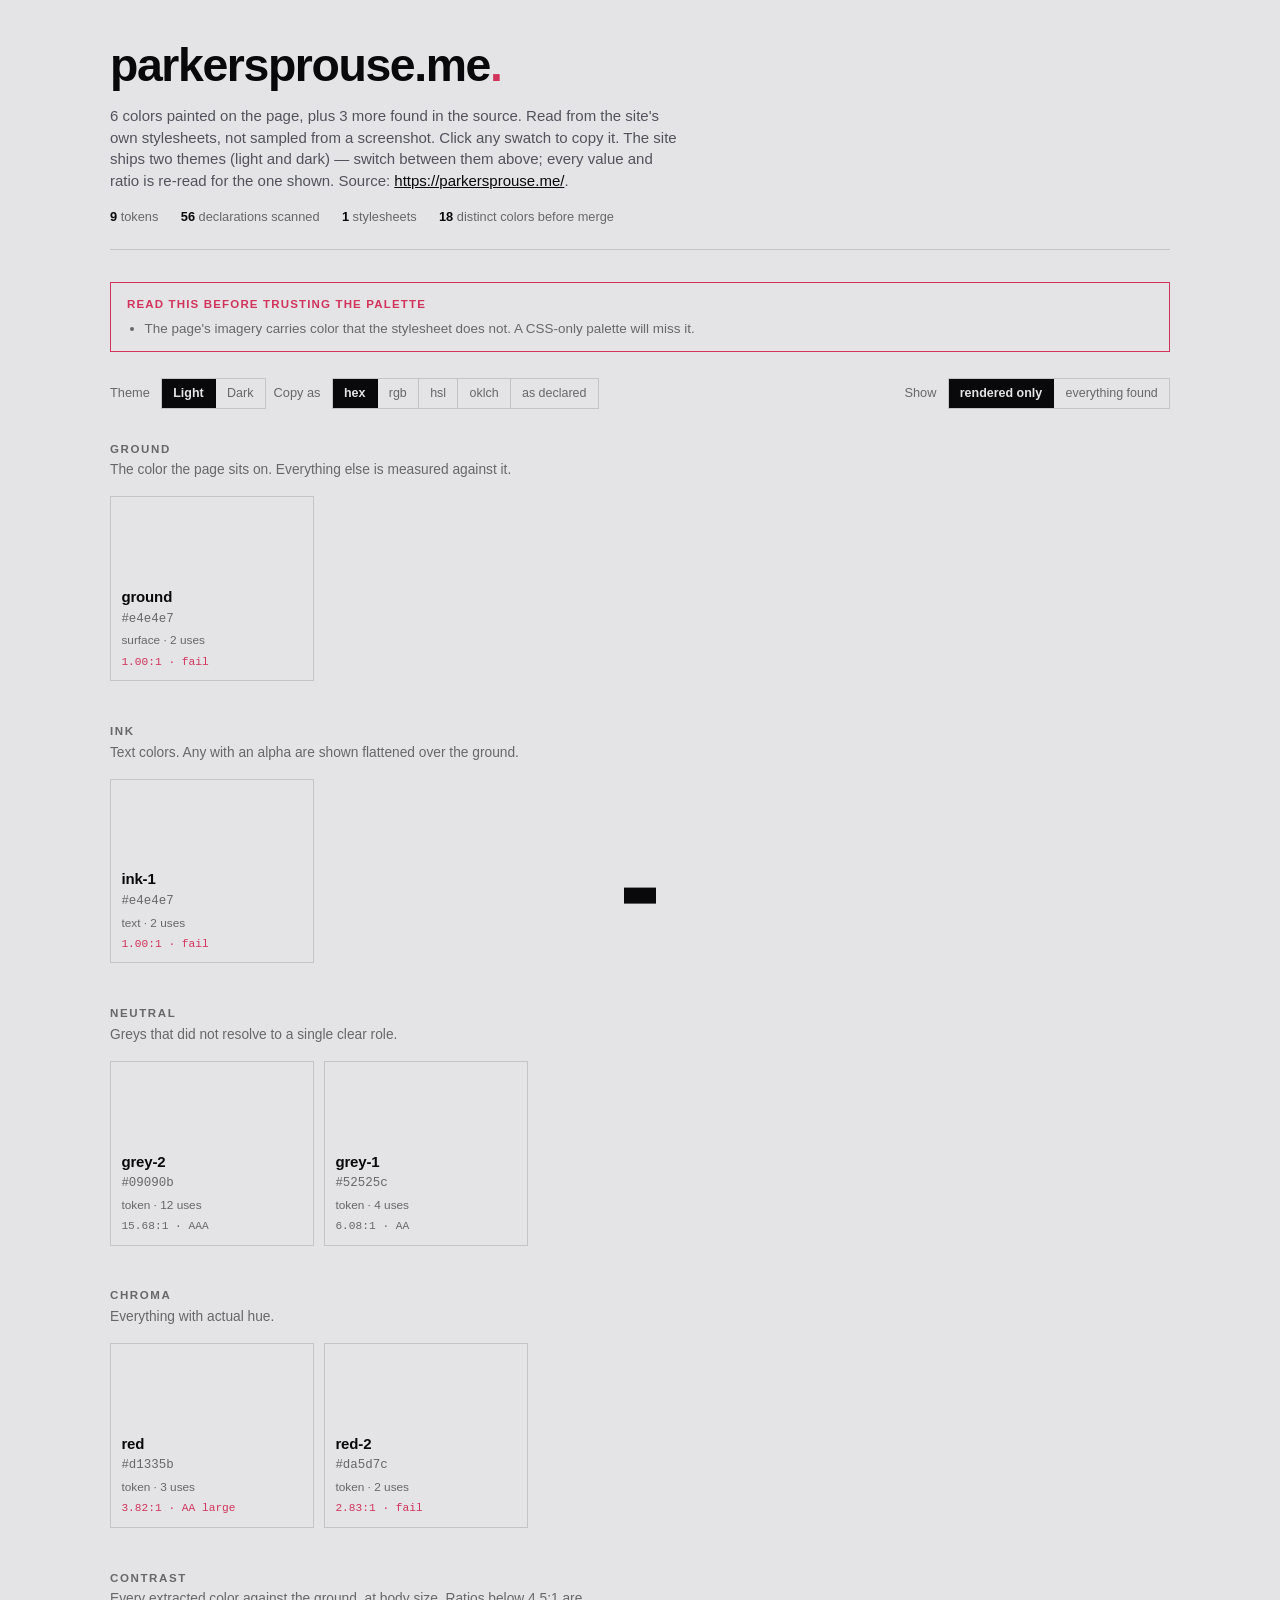
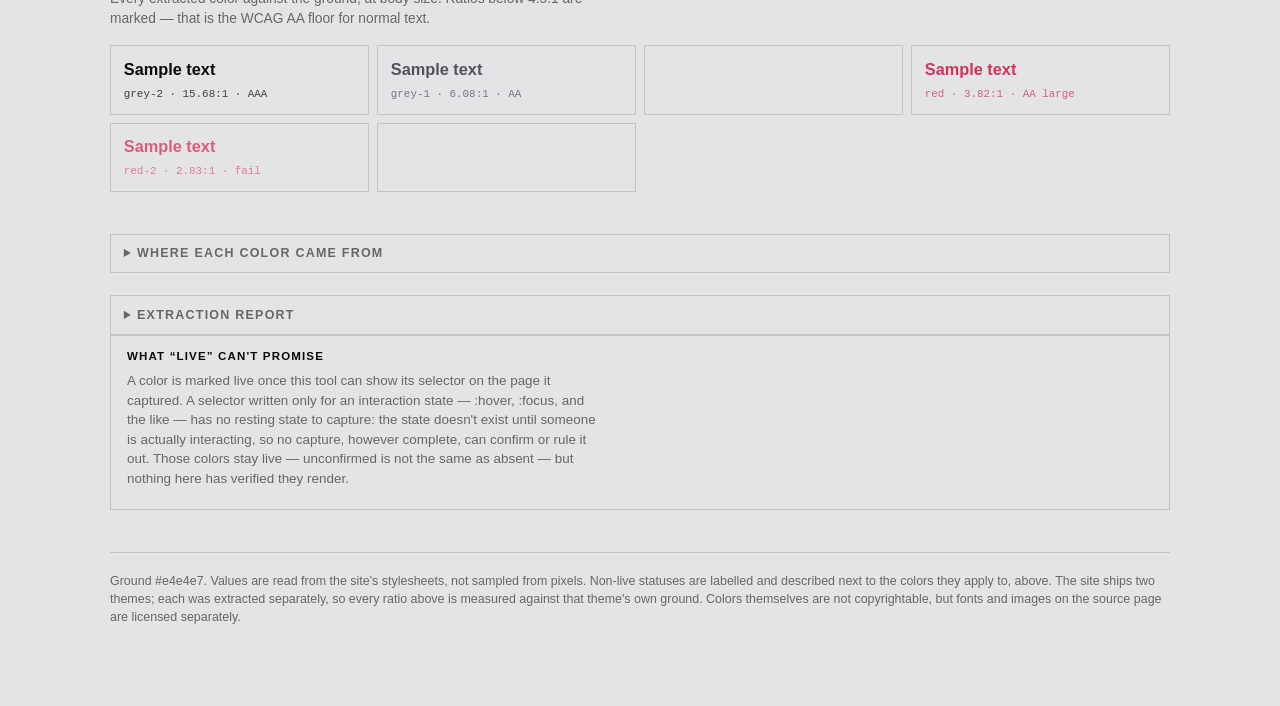
==== example/index.html @ e2ebd170 "T27: quality sweep -- fix the untested paths, correct the stale docs Every bug found was in __main__" ====
<!DOCTYPE html>
<html lang="en">
<head>
<meta charset="utf-8">
<meta name="viewport" content="width=device-width, initial-scale=1">
<title>parkersprouse.me · palette</title>
<style>
  *, *::before, *::after { box-sizing: border-box; }
  :root {
    --ui-ground: #e4e4e7;
    --ui-strong: #09090b;
    --ui-body: #52525c;
    --ui-muted: #676768;
    --ui-accent: #d1335b;
    --ui-line: rgb(0 0 0 / 0.14);
    --ui-checker: #d8d8d8;
    --ui-toast-bg: #09090b;
    --ui-toast-fg: #e4e4e7;
  }
  :root[data-pk-theme="base"] {
    --ui-ground: #e4e4e7;
    --ui-strong: #09090b;
    --ui-body: #52525c;
    --ui-muted: #676768;
    --ui-accent: #d1335b;
    --ui-line: rgb(0 0 0 / 0.14);
    --ui-checker: #d8d8d8;
    --ui-toast-bg: #09090b;
    --ui-toast-fg: #e4e4e7;
  }
  :root[data-pk-theme="dark"] {
    --ui-ground: #09090b;
    --ui-strong: #e4e4e7;
    --ui-body: #9f9fa9;
    --ui-muted: #909091;
    --ui-accent: #da5d7c;
    --ui-line: rgb(255 255 255 / 0.18);
    --ui-checker: #2c2c2c;
    --ui-toast-bg: #e4e4e7;
    --ui-toast-fg: #09090b;
  }
  body {
    margin: 0; padding: 2rem 1.5rem 5rem;
    background: var(--ui-ground); color: var(--ui-body);
    font-family: "Helvetica Neue", Helvetica, Arial, system-ui, sans-serif;
    font-size: 15px; line-height: 1.45;
    -webkit-font-smoothing: antialiased;
  }
  .wrap { max-width: 1060px; margin: 0 auto; }
  a { color: var(--ui-strong); }
  code, .mono {
    font-family: ui-monospace, SFMono-Regular, Menlo, Consolas, monospace;
  }

  header { border-bottom: 1px solid var(--ui-line); padding-bottom: 1.4rem;
           margin-bottom: 2rem; }
  h1 { margin: 0 0 .35rem; font-size: clamp(1.7rem, 5vw, 2.9rem);
       font-weight: 700; letter-spacing: -.03em; color: var(--ui-strong); }
  h1 .dot { color: var(--ui-accent); }
  .sub { margin: 0; max-width: 68ch; color: var(--ui-body); }

  .stats { display: flex; flex-wrap: wrap; gap: 1.4rem; margin-top: 1rem;
           font-size: .8rem; color: var(--ui-muted); }
  .stats b { color: var(--ui-strong); font-weight: 700; }

  .controls { display: flex; flex-wrap: wrap; gap: .5rem; align-items: center;
              margin-bottom: 2rem; }
  .controls label { font-size: .8rem; color: var(--ui-muted); margin-right: .2rem; }
  .seg { display: inline-flex; border: 1px solid var(--ui-line); }
  .seg button {
    appearance: none; background: none; border: 0; cursor: pointer;
    font: inherit; font-size: .78rem; padding: .34rem .7rem;
    color: var(--ui-muted); border-right: 1px solid var(--ui-line);
  }
  .seg button:last-child { border-right: 0; }
  .seg button[aria-pressed="true"] { background: var(--ui-strong);
                                     color: var(--ui-ground); font-weight: 700; }
  .seg button:focus-visible { outline: 2px solid var(--ui-accent);
                              outline-offset: -2px; }
  .seg.cap button { text-transform: capitalize; }
  [hidden] { display: none !important; }

  section { margin-bottom: 2.6rem; }
  h2 { font-size: .72rem; font-weight: 700; letter-spacing: .14em;
       text-transform: uppercase; color: var(--ui-muted); margin: 0 0 .2rem; }
  .blurb { margin: 0 0 1rem; font-size: .86rem; color: var(--ui-muted);
           max-width: 62ch; }

  h3.status-heading { font-size: .66rem; font-weight: 700; letter-spacing: .1em;
       text-transform: uppercase; color: var(--ui-muted); margin: 1.2rem 0 .15rem; }
  h3.status-heading:first-of-type { margin-top: .3rem; }
  .status-blurb { margin: 0 0 .6rem; font-size: .78rem; color: var(--ui-muted);
                  max-width: 60ch; }

  .grid { display: grid; gap: 10px;
          grid-template-columns: repeat(auto-fill, minmax(198px, 1fr)); }

  .sw { appearance: none; border: 1px solid var(--ui-line); background: none;
        padding: 0; text-align: left; font: inherit; color: inherit;
        cursor: pointer; display: flex; flex-direction: column; position: relative; }
  .sw:focus-visible { outline: 2px solid var(--ui-accent); outline-offset: 2px; }
  .sw:hover { border-color: var(--ui-strong); }

  .chip { height: 80px; border-bottom: 1px solid var(--ui-line);
          position: relative; }
  .chip.alpha {
    background-image:
      linear-gradient(45deg, var(--ui-checker) 25%, transparent 25%,
                      transparent 75%, var(--ui-checker) 75%),
      linear-gradient(45deg, var(--ui-checker) 25%, transparent 25%,
                      transparent 75%, var(--ui-checker) 75%);
    background-size: 12px 12px; background-position: 0 0, 6px 6px;
  }
  .chip .fill { position: absolute; inset: 0; }
  .tag { position: absolute; top: .45rem; right: .45rem; font-size: .58rem;
         font-weight: 700; letter-spacing: .09em; text-transform: uppercase;
         padding: .16rem .38rem; background: var(--ui-ground);
         color: var(--ui-muted); border: 1px solid var(--ui-line); }
  .tag.inert { color: var(--ui-accent); border-color: var(--ui-accent); }

  .meta { padding: .55rem .65rem .65rem; }
  .name { font-weight: 700; color: var(--ui-strong); letter-spacing: -.01em;
          word-break: break-word; }
  .val { font-size: .78rem; color: var(--ui-muted); text-transform: lowercase;
         word-break: break-all; margin-top: .1rem; }
  .role { font-size: .74rem; color: var(--ui-muted); margin-top: .3rem; }
  .cr { font-size: .7rem; color: var(--ui-muted); margin-top: .25rem; }
  .cr.warn { color: var(--ui-accent); }

  details.detail { margin-top: 1.4rem; border: 1px solid var(--ui-line); }
  details.detail summary { cursor: pointer; padding: .6rem .8rem;
    font-size: .78rem; letter-spacing: .1em; text-transform: uppercase;
    font-weight: 700; color: var(--ui-muted); }
  details.detail summary:focus-visible { outline: 2px solid var(--ui-accent);
                                         outline-offset: -2px; }
  .detail-body { padding: 0 .8rem .8rem; font-size: .8rem; }
  table { width: 100%; border-collapse: collapse; font-size: .78rem; }
  th, td { text-align: left; padding: .35rem .5rem; border-bottom: 1px solid
           var(--ui-line); vertical-align: top; }
  th { color: var(--ui-muted); font-weight: 700; }

  .warn-box { border: 1px solid var(--ui-accent); padding: .8rem 1rem;
              margin-bottom: 1.6rem; font-size: .84rem; }
  .warn-box h3 { margin: 0 0 .4rem; font-size: .72rem; letter-spacing: .1em;
                 text-transform: uppercase; color: var(--ui-accent); }
  .warn-box ul { margin: 0; padding-left: 1.1rem; color: var(--ui-muted); }

  /* T24: always-present, unlike .warn-box -- explains the category even on
     a site that triggers none of it, the same way STATUS_BLURBS explains
     every status regardless of which ones a given palette has. Neutral
     border rather than --ui-accent: this is a standing limit of the method,
     not a site-specific problem to flag. */
  .caveat-box { border: 1px solid var(--ui-line); padding: .8rem 1rem;
                margin-bottom: 1.6rem; font-size: .84rem; color: var(--ui-muted); }
  .caveat-box h3 { margin: 0 0 .4rem; font-size: .72rem; letter-spacing: .1em;
                   text-transform: uppercase; color: var(--ui-strong); }
  .caveat-box p { margin: 0 0 .5rem; max-width: 64ch; }
  .caveat-box ul { margin: 0; padding-left: 1.1rem; }

  .pairs { display: grid; gap: 8px;
           grid-template-columns: repeat(auto-fill, minmax(210px, 1fr)); }
  .pair { border: 1px solid var(--ui-line); padding: .7rem .8rem; }
  .pair .demo { font-size: 1.02rem; font-weight: 600; }
  .pair .lab { font-size: .68rem; margin-top: .35rem; opacity: .75; }

  footer { margin-top: 2.6rem; padding-top: 1.2rem;
           border-top: 1px solid var(--ui-line); font-size: .78rem;
           color: var(--ui-muted); }

  #toast { position: fixed; left: 50%; bottom: 1.4rem;
    transform: translate(-50%, 160%); background: var(--ui-toast-bg);
    color: var(--ui-toast-fg); font-weight: 700; font-size: .84rem;
    padding: .5rem 1rem; transition: transform .18s ease-out; z-index: 50; }
  #toast.show { transform: translate(-50%, 0); }
  @media (prefers-reduced-motion: reduce) {
    #toast { transition: none; }
  }
  @media (max-width: 480px) { body { padding: 1.25rem 1rem 4rem; } }
</style>
</head>
<body>
<div class="wrap">

<header>
  <h1>parkersprouse.me<span class="dot">.</span></h1>
  <p class="sub">6 colors painted on the page, plus 3 more found in the source. Read from the site's own stylesheets, not sampled from a screenshot. Click any swatch to copy it. The site ships two themes (light and dark) — switch between them above; every value and ratio is re-read for the one shown. Source: <a href="https://parkersprouse.me/">https://parkersprouse.me/</a>.</p>
  <div class="stats" id="stats"></div>
</header>

<div id="warnings"></div>

<div class="controls">
  <label id="theme-label" hidden>Theme</label>
  <div class="seg cap" role="group" aria-labelledby="theme-label" id="theme"
       hidden></div>
  <label id="fmt-label">Copy as</label>
  <div class="seg" role="group" aria-labelledby="fmt-label" id="fmt"></div>
  <label id="show-label" style="margin-left:auto">Show</label>
  <div class="seg" role="group" aria-labelledby="show-label" id="filter"></div>
</div>

<div id="groups"></div>

<section id="pairs-section">
  <h2>Contrast</h2>
  <p class="blurb">Every extracted color against the ground, at body size.
     Ratios below 4.5:1 are marked — that is the WCAG AA floor for normal text.</p>
  <div class="pairs" id="pairs"></div>
</section>

<details class="detail">
  <summary>Where each color came from</summary>
  <div class="detail-body">
    <table id="prov"><thead><tr>
      <th>Token</th><th>Value</th><th>Score</th><th>Uses</th>
      <th>Seen in</th>
    </tr></thead><tbody></tbody></table>
  </div>
</details>

<details class="detail">
  <summary>Extraction report</summary>
  <div class="detail-body" id="report"></div>
</details>

<div id="caveats"></div>

<footer id="footer"></footer>
</div>

<div id="toast" role="status" aria-live="polite"></div>

<script type="application/json" id="palette-data">{"name": "parkersprouse.me", "source": "https://parkersprouse.me/", "ground": "#e4e4e7", "groundSource": "html,body { background-color } in https://parkersprouse.me/index-yuSfdUTd.css", "generated": "2026-08-03T20:41:43-05:00", "schemaVersion": 1, "stats": {"stylesheets": 1, "declarationsScanned": 56, "distinctColors": 18, "afterMerge": 9, "customProperties": 11, "customPropertiesReferenced": 11, "sources": [{"source": "https://parkersprouse.me/index-yuSfdUTd.css", "origin": "parkersprouse.me", "thirdParty": false, "declarations": 65}]}, "warnings": ["The page's imagery carries color that the stylesheet does not. A CSS-only palette will miss it."], "defaultTheme": "base", "themes": [{"id": "base", "appearance": "light", "scope": "", "ground": "#e4e4e7", "groundSource": "html,body { background-color } in https://parkersprouse.me/index-yuSfdUTd.css", "stats": {"stylesheets": 1, "declarationsScanned": 56, "distinctColors": 18, "afterMerge": 9, "customProperties": 11, "customPropertiesReferenced": 11, "sources": [{"source": "https://parkersprouse.me/index-yuSfdUTd.css", "origin": "parkersprouse.me", "thirdParty": false, "declarations": 65}]}, "colors": [{"name": "grey-2", "group": "neutral", "role": "token", "status": "live", "hex": "#09090b", "rgb": [9, 9, 11], "css": {"hex": "#09090b", "rgb": "rgb(9 9 11)", "hsl": "hsl(240.0 10.0% 3.9%)", "oklch": "oklch(14.08% 0.0044 285.8)"}, "neutral": true, "score": 41.6, "occurrences": 12, "contrastOnGround": 15.68, "wcagOnGround": "AAA", "usedIn": ["--border-color", "--box-shadow-color", "--link-color", "--text-color", "background-color", "border", "border-bottom", "box-shadow", "color"], "examples": [{"selector": "html,body", "property": "color", "source": "https://parkersprouse.me/index-yuSfdUTd.css", "matchCount": 2, "matches": ["html", "html > body"]}, {"selector": ":root,.light", "property": "--border-color", "source": "https://parkersprouse.me/index-yuSfdUTd.css", "matchCount": 1, "matches": ["html"]}, {"selector": ":root,.light", "property": "--box-shadow-color", "source": "https://parkersprouse.me/index-yuSfdUTd.css", "matchCount": 1, "matches": ["html"]}, {"selector": ":root,.light", "property": "--link-color", "source": "https://parkersprouse.me/index-yuSfdUTd.css", "matchCount": 1, "matches": ["html"]}, {"selector": ":root,.light", "property": "--text-color", "source": "https://parkersprouse.me/index-yuSfdUTd.css", "matchCount": 1, "matches": ["html"]}, {"selector": "a", "property": "color", "source": "https://parkersprouse.me/index-yuSfdUTd.css", "matchCount": 28, "matches": ["ul.blank-list > li > a.with-icon", "ul.blank-list > li > a.with-icon"]}], "customProperties": ["--border-color", "--box-shadow-color", "--link-color", "--text-color"]}, {"name": "grey-1", "group": "neutral", "role": "token", "status": "live", "hex": "#52525c", "rgb": [82, 82, 92], "css": {"hex": "#52525c", "rgb": "rgb(82 82 92)", "hsl": "hsl(240.0 5.7% 34.1%)", "oklch": "oklch(44.22% 0.0162 285.7)"}, "neutral": true, "score": 15.6, "occurrences": 4, "contrastOnGround": 6.08, "wcagOnGround": "AA", "usedIn": ["--svg-alt-color", "--text-muted-color", "color", "fill"], "examples": [{"selector": ":root,.light", "property": "--svg-alt-color", "source": "https://parkersprouse.me/index-yuSfdUTd.css", "matchCount": 1, "matches": ["html"]}, {"selector": ":root,.light", "property": "--text-muted-color", "source": "https://parkersprouse.me/index-yuSfdUTd.css", "matchCount": 1, "matches": ["html"]}, {"selector": ".with-icon>svg.duotone path.duotone--secondary", "property": "fill", "source": "https://parkersprouse.me/index-yuSfdUTd.css", "matchCount": 2, "matches": ["a.with-icon > svg.duotone > path.duotone--seconda…", "a.with-icon > svg.duotone > path.duotone--seconda…"]}, {"selector": ".text-muted", "property": "color", "source": "https://parkersprouse.me/index-yuSfdUTd.css", "matchCount": 1, "matches": ["ul.blank-list > li > span.text-muted.with-icon"]}], "customProperties": ["--svg-alt-color", "--text-muted-color"]}, {"name": "ground", "group": "ground", "role": "surface", "status": "live", "hex": "#e4e4e7", "rgb": [228, 228, 231], "css": {"hex": "#e4e4e7", "rgb": "rgb(228 228 231)", "hsl": "hsl(240.0 5.9% 90.0%)", "oklch": "oklch(91.97% 0.004 286.3)"}, "neutral": true, "score": 12.6, "occurrences": 2, "contrastOnGround": 1.0, "wcagOnGround": "fail", "usedIn": ["--bg-color", "background-color"], "examples": [{"selector": "html,body", "property": "background-color", "source": "https://parkersprouse.me/index-yuSfdUTd.css", "matchCount": 2, "matches": ["html", "html > body"]}, {"selector": ":root,.light", "property": "--bg-color", "source": "https://parkersprouse.me/index-yuSfdUTd.css", "matchCount": 1, "matches": ["html"]}], "customProperties": ["--bg-color"]}, {"name": "red", "group": "chroma", "role": "token", "status": "live", "hex": "#d1335b", "rgb": [209, 51, 91], "css": {"hex": "#d1335b", "rgb": "rgb(209 51 91)", "hsl": "hsl(344.8 63.2% 51.0%)", "oklch": "oklch(57.53% 0.1938 11.5)"}, "neutral": false, "score": 7.9, "occurrences": 3, "contrastOnGround": 3.82, "wcagOnGround": "AA large", "usedIn": ["--link-hover-color", "color"], "examples": [{"selector": ":root,.light", "property": "--link-hover-color", "source": "https://parkersprouse.me/index-yuSfdUTd.css", "matchCount": 1, "matches": ["html"]}, {"selector": "a:hover", "property": "color", "source": "https://parkersprouse.me/index-yuSfdUTd.css", "matchCount": null, "reason": "dynamicState"}, {"selector": ".theme-toggle button:hover", "property": "color", "source": "https://parkersprouse.me/index-yuSfdUTd.css", "matchCount": null, "reason": "dynamicState"}], "customProperties": ["--link-hover-color"]}, {"name": "red-2", "group": "chroma", "role": "token", "status": "live", "hex": "#da5d7c", "rgb": [218, 93, 124], "css": {"hex": "#da5d7c", "rgb": "rgb(218 93 124)", "hsl": "hsl(345.1 62.8% 61.0%)", "oklch": "oklch(64.34% 0.1587 7.3)"}, "neutral": false, "score": 6.9, "occurrences": 2, "contrastOnGround": 2.83, "wcagOnGround": "fail", "usedIn": ["--svg-alt-hover-color", "fill"], "examples": [{"selector": ":root,.light", "property": "--svg-alt-hover-color", "source": "https://parkersprouse.me/index-yuSfdUTd.css", "matchCount": 1, "matches": ["html"]}, {"selector": ".with-icon:hover>svg.duotone path.duotone--secondary", "property": "fill", "source": "https://parkersprouse.me/index-yuSfdUTd.css", "matchCount": null, "reason": "dynamicState"}], "customProperties": ["--svg-alt-hover-color"]}, {"name": "ink-1", "group": "ink", "role": "text", "status": "live", "hex": "#e4e4e7", "rgb": [228, 228, 231], "css": {"hex": "#e4e4e7", "rgb": "rgb(228 228 231)", "hsl": "hsl(240.0 5.9% 90.0%)", "oklch": "oklch(91.97% 0.004 286.3)"}, "neutral": true, "score": 1.6, "occurrences": 2, "contrastOnGround": 1.0, "wcagOnGround": "fail", "usedIn": ["color"], "examples": [{"selector": "::-moz-selection", "property": "color", "source": "https://parkersprouse.me/index-yuSfdUTd.css", "matchCount": null, "reason": "uncompilable"}, {"selector": "::selection", "property": "color", "source": "https://parkersprouse.me/index-yuSfdUTd.css", "matchCount": 172, "matches": ["html", "html > head"]}]}, {"name": "line", "group": "line", "role": "line", "status": "unmatched", "hex": "#a0a0a0", "rgb": [160, 160, 160], "css": {"hex": "#a0a0a0", "rgb": "rgb(160 160 160)", "hsl": "hsl(0.0 0.0% 62.7%)", "oklch": "oklch(70.58% 0.0 0.0)"}, "neutral": true, "score": 1.0, "occurrences": 1, "contrastOnGround": 2.06, "wcagOnGround": "fail", "usedIn": ["border"], "examples": [{"selector": ":where(fieldset)", "property": "border", "source": "https://parkersprouse.me/index-yuSfdUTd.css", "matchCount": 0}]}, {"name": "ink-2", "group": "ink", "role": "text", "status": "unmatched", "hex": "#000000", "rgb": [0, 0, 0], "css": {"hex": "#000000", "rgb": "rgb(0 0 0)", "hsl": "hsl(0.0 0.0% 0.0%)", "oklch": "oklch(0.0% 0.0 0.0)"}, "neutral": true, "score": 1.0, "occurrences": 1, "contrastOnGround": 16.55, "wcagOnGround": "AAA", "usedIn": ["color"], "examples": [{"selector": ":where(dialog)", "property": "color", "source": "https://parkersprouse.me/index-yuSfdUTd.css", "matchCount": 0}]}, {"name": "surface", "group": "surface", "role": "surface", "status": "unmatched", "hex": "#ffffff", "rgb": [255, 255, 255], "css": {"hex": "#ffffff", "rgb": "rgb(255 255 255)", "hsl": "hsl(0.0 0.0% 100.0%)", "oklch": "oklch(100.0% 0.0 0.0)"}, "neutral": true, "score": 1.0, "occurrences": 1, "contrastOnGround": 1.27, "wcagOnGround": "fail", "usedIn": ["background-color"], "examples": [{"selector": ":where(dialog)", "property": "background-color", "source": "https://parkersprouse.me/index-yuSfdUTd.css", "matchCount": 0}]}]}, {"id": "dark", "appearance": "dark", "scope": "dark", "ground": "#09090b", "groundSource": "html,body { background-color } in https://parkersprouse.me/index-yuSfdUTd.css", "stats": {"stylesheets": 1, "declarationsScanned": 65, "distinctColors": 20, "afterMerge": 9, "customProperties": 11, "customPropertiesReferenced": 11, "sources": [{"source": "https://parkersprouse.me/index-yuSfdUTd.css", "origin": "parkersprouse.me", "thirdParty": false, "declarations": 65}]}, "colors": [{"name": "grey-2", "group": "neutral", "role": "token", "status": "live", "hex": "#e4e4e7", "rgb": [228, 228, 231], "css": {"hex": "#e4e4e7", "rgb": "rgb(228 228 231)", "hsl": "hsl(240.0 5.9% 90.0%)", "oklch": "oklch(91.97% 0.004 286.3)"}, "neutral": true, "score": 38.9, "occurrences": 9, "contrastOnGround": 15.68, "wcagOnGround": "AAA", "usedIn": ["--bg-color", "--link-color", "--text-color", "background-color", "color"], "examples": [{"selector": ".dark", "property": "--link-color", "source": "https://parkersprouse.me/index-yuSfdUTd.css", "matchCount": 1, "matches": ["html"]}, {"selector": ".dark", "property": "--text-color", "source": "https://parkersprouse.me/index-yuSfdUTd.css", "matchCount": 1, "matches": ["html"]}, {"selector": "html,body", "property": "color", "source": "https://parkersprouse.me/index-yuSfdUTd.css", "matchCount": 2, "matches": ["html", "html > body"]}, {"selector": ":root,.light", "property": "--bg-color", "source": "https://parkersprouse.me/index-yuSfdUTd.css", "matchCount": 1, "matches": ["html"]}, {"selector": ":root,.light", "property": "--link-color", "source": "https://parkersprouse.me/index-yuSfdUTd.css", "matchCount": 1, "matches": ["html"]}, {"selector": "a", "property": "color", "source": "https://parkersprouse.me/index-yuSfdUTd.css", "matchCount": 28, "matches": ["ul.blank-list > li > a.with-icon", "ul.blank-list > li > a.with-icon"]}], "customProperties": ["--bg-color", "--link-color", "--text-color"]}, {"name": "ground", "group": "ground", "role": "token", "status": "live", "hex": "#09090b", "rgb": [9, 9, 11], "css": {"hex": "#09090b", "rgb": "rgb(9 9 11)", "hsl": "hsl(240.0 10.0% 3.9%)", "oklch": "oklch(14.08% 0.0044 285.8)"}, "neutral": true, "score": 27.7, "occurrences": 6, "contrastOnGround": 1.0, "wcagOnGround": "fail", "usedIn": ["--bg-color", "--border-color", "--text-color", "background-color", "color"], "examples": [{"selector": ".dark", "property": "--bg-color", "source": "https://parkersprouse.me/index-yuSfdUTd.css", "matchCount": 1, "matches": ["html"]}, {"selector": "html,body", "property": "background-color", "source": "https://parkersprouse.me/index-yuSfdUTd.css", "matchCount": 2, "matches": ["html", "html > body"]}, {"selector": ":root,.light", "property": "--border-color", "source": "https://parkersprouse.me/index-yuSfdUTd.css", "matchCount": 1, "matches": ["html"]}, {"selector": ":root,.light", "property": "--text-color", "source": "https://parkersprouse.me/index-yuSfdUTd.css", "matchCount": 1, "matches": ["html"]}, {"selector": "::-moz-selection", "property": "color", "source": "https://parkersprouse.me/index-yuSfdUTd.css", "matchCount": null, "reason": "uncompilable"}, {"selector": "::selection", "property": "color", "source": "https://parkersprouse.me/index-yuSfdUTd.css", "matchCount": 172, "matches": ["html", "html > head"]}], "customProperties": ["--bg-color", "--border-color", "--text-color"]}, {"name": "grey-4", "group": "neutral", "role": "token", "status": "live", "hex": "#3f3f46", "rgb": [63, 63, 70], "css": {"hex": "#3f3f46", "rgb": "rgb(63 63 70)", "hsl": "hsl(240.0 5.3% 26.1%)", "oklch": "oklch(37.03% 0.0119 285.8)"}, "neutral": true, "score": 25.2, "occurrences": 6, "contrastOnGround": 1.91, "wcagOnGround": "fail", "usedIn": ["--border-color", "--box-shadow-color", "border", "border-bottom", "box-shadow"], "examples": [{"selector": ".dark", "property": "--border-color", "source": "https://parkersprouse.me/index-yuSfdUTd.css", "matchCount": 1, "matches": ["html"]}, {"selector": ".dark", "property": "--box-shadow-color", "source": "https://parkersprouse.me/index-yuSfdUTd.css", "matchCount": 1, "matches": ["html"]}, {"selector": ":root,.light", "property": "--box-shadow-color", "source": "https://parkersprouse.me/index-yuSfdUTd.css", "matchCount": 1, "matches": ["html"]}, {"selector": ".list-container", "property": "border", "source": "https://parkersprouse.me/index-yuSfdUTd.css", "matchCount": 4, "matches": ["div.page-container > div.flex-container > div.lis…", "div.page-container > div.flex-container > div.lis…"]}, {"selector": ".list-container>.header", "property": "border-bottom", "source": "https://parkersprouse.me/index-yuSfdUTd.css", "matchCount": 4, "matches": ["div.flex-container > div.list-container > span.he…", "div.flex-container > div.list-container > span.he…"]}, {"selector": ".list-container", "property": "box-shadow", "source": "https://parkersprouse.me/index-yuSfdUTd.css", "matchCount": 4, "matches": ["div.page-container > div.flex-container > div.lis…", "div.page-container > div.flex-container > div.lis…"]}], "customProperties": ["--border-color", "--box-shadow-color"]}, {"name": "grey-1", "group": "neutral", "role": "token", "status": "live", "hex": "#9f9fa9", "rgb": [159, 159, 169], "css": {"hex": "#9f9fa9", "rgb": "rgb(159 159 169)", "hsl": "hsl(240.0 5.5% 64.3%)", "oklch": "oklch(70.57% 0.0144 286.0)"}, "neutral": true, "score": 18.4, "occurrences": 5, "contrastOnGround": 7.59, "wcagOnGround": "AAA", "usedIn": ["--svg-alt-color", "--text-muted-color", "border", "color", "fill"], "examples": [{"selector": ".dark", "property": "--svg-alt-color", "source": "https://parkersprouse.me/index-yuSfdUTd.css", "matchCount": 1, "matches": ["html"]}, {"selector": ".dark", "property": "--text-muted-color", "source": "https://parkersprouse.me/index-yuSfdUTd.css", "matchCount": 1, "matches": ["html"]}, {"selector": ".with-icon>svg.duotone path.duotone--secondary", "property": "fill", "source": "https://parkersprouse.me/index-yuSfdUTd.css", "matchCount": 2, "matches": ["a.with-icon > svg.duotone > path.duotone--seconda…", "a.with-icon > svg.duotone > path.duotone--seconda…"]}, {"selector": ".text-muted", "property": "color", "source": "https://parkersprouse.me/index-yuSfdUTd.css", "matchCount": 1, "matches": ["ul.blank-list > li > span.text-muted.with-icon"]}, {"selector": ":where(fieldset)", "property": "border", "source": "https://parkersprouse.me/index-yuSfdUTd.css", "matchCount": 0}], "customProperties": ["--svg-alt-color", "--text-muted-color"], "mergedFrom": ["#a0a0a0"]}, {"name": "red", "group": "chroma", "role": "token", "status": "live", "hex": "#da5d7c", "rgb": [218, 93, 124], "css": {"hex": "#da5d7c", "rgb": "rgb(218 93 124)", "hsl": "hsl(345.1 62.8% 61.0%)", "oklch": "oklch(64.34% 0.1587 7.3)"}, "neutral": false, "score": 15.1, "occurrences": 4, "contrastOnGround": 5.53, "wcagOnGround": "AA", "usedIn": ["--link-hover-color", "--svg-alt-hover-color", "color"], "examples": [{"selector": ".dark", "property": "--link-hover-color", "source": "https://parkersprouse.me/index-yuSfdUTd.css", "matchCount": 1, "matches": ["html"]}, {"selector": ":root,.light", "property": "--svg-alt-hover-color", "source": "https://parkersprouse.me/index-yuSfdUTd.css", "matchCount": 1, "matches": ["html"]}, {"selector": "a:hover", "property": "color", "source": "https://parkersprouse.me/index-yuSfdUTd.css", "matchCount": null, "reason": "dynamicState"}, {"selector": ".theme-toggle button:hover", "property": "color", "source": "https://parkersprouse.me/index-yuSfdUTd.css", "matchCount": null, "reason": "dynamicState"}], "customProperties": ["--link-hover-color", "--svg-alt-hover-color"]}, {"name": "red-2", "group": "chroma", "role": "token", "status": "live", "hex": "#d1335b", "rgb": [209, 51, 91], "css": {"hex": "#d1335b", "rgb": "rgb(209 51 91)", "hsl": "hsl(344.8 63.2% 51.0%)", "oklch": "oklch(57.53% 0.1938 11.5)"}, "neutral": false, "score": 14.1, "occurrences": 3, "contrastOnGround": 4.11, "wcagOnGround": "AA large", "usedIn": ["--link-hover-color", "--svg-alt-hover-color", "fill"], "examples": [{"selector": ".dark", "property": "--svg-alt-hover-color", "source": "https://parkersprouse.me/index-yuSfdUTd.css", "matchCount": 1, "matches": ["html"]}, {"selector": ":root,.light", "property": "--link-hover-color", "source": "https://parkersprouse.me/index-yuSfdUTd.css", "matchCount": 1, "matches": ["html"]}, {"selector": ".with-icon:hover>svg.duotone path.duotone--secondary", "property": "fill", "source": "https://parkersprouse.me/index-yuSfdUTd.css", "matchCount": null, "reason": "dynamicState"}], "customProperties": ["--link-hover-color", "--svg-alt-hover-color"]}, {"name": "grey-3", "group": "neutral", "role": "token", "status": "live", "hex": "#52525c", "rgb": [82, 82, 92], "css": {"hex": "#52525c", "rgb": "rgb(82 82 92)", "hsl": "hsl(240.0 5.7% 34.1%)", "oklch": "oklch(44.22% 0.0162 285.7)"}, "neutral": true, "score": 12.6, "occurrences": 2, "contrastOnGround": 2.58, "wcagOnGround": "fail", "usedIn": ["--svg-alt-color", "--text-muted-color"], "examples": [{"selector": ":root,.light", "property": "--svg-alt-color", "source": "https://parkersprouse.me/index-yuSfdUTd.css", "matchCount": 1, "matches": ["html"]}, {"selector": ":root,.light", "property": "--text-muted-color", "source": "https://parkersprouse.me/index-yuSfdUTd.css", "matchCount": 1, "matches": ["html"]}], "customProperties": ["--svg-alt-color", "--text-muted-color"]}, {"name": "ink-2", "group": "ink", "role": "text", "status": "unmatched", "hex": "#000000", "rgb": [0, 0, 0], "css": {"hex": "#000000", "rgb": "rgb(0 0 0)", "hsl": "hsl(0.0 0.0% 0.0%)", "oklch": "oklch(0.0% 0.0 0.0)"}, "neutral": true, "score": 1.0, "occurrences": 1, "contrastOnGround": 1.06, "wcagOnGround": "fail", "usedIn": ["color"], "examples": [{"selector": ":where(dialog)", "property": "color", "source": "https://parkersprouse.me/index-yuSfdUTd.css", "matchCount": 0}]}, {"name": "surface", "group": "surface", "role": "surface", "status": "unmatched", "hex": "#ffffff", "rgb": [255, 255, 255], "css": {"hex": "#ffffff", "rgb": "rgb(255 255 255)", "hsl": "hsl(0.0 0.0% 100.0%)", "oklch": "oklch(100.0% 0.0 0.0)"}, "neutral": true, "score": 1.0, "occurrences": 1, "contrastOnGround": 19.9, "wcagOnGround": "AAA", "usedIn": ["background-color"], "examples": [{"selector": ":where(dialog)", "property": "background-color", "source": "https://parkersprouse.me/index-yuSfdUTd.css", "matchCount": 0}]}]}], "colors": [{"name": "grey-2", "group": "neutral", "role": "token", "status": "live", "hex": "#09090b", "rgb": [9, 9, 11], "css": {"hex": "#09090b", "rgb": "rgb(9 9 11)", "hsl": "hsl(240.0 10.0% 3.9%)", "oklch": "oklch(14.08% 0.0044 285.8)"}, "neutral": true, "score": 41.6, "occurrences": 12, "contrastOnGround": 15.68, "wcagOnGround": "AAA", "usedIn": ["--border-color", "--box-shadow-color", "--link-color", "--text-color", "background-color", "border", "border-bottom", "box-shadow", "color"], "examples": [{"selector": "html,body", "property": "color", "source": "https://parkersprouse.me/index-yuSfdUTd.css", "matchCount": 2, "matches": ["html", "html > body"]}, {"selector": ":root,.light", "property": "--border-color", "source": "https://parkersprouse.me/index-yuSfdUTd.css", "matchCount": 1, "matches": ["html"]}, {"selector": ":root,.light", "property": "--box-shadow-color", "source": "https://parkersprouse.me/index-yuSfdUTd.css", "matchCount": 1, "matches": ["html"]}, {"selector": ":root,.light", "property": "--link-color", "source": "https://parkersprouse.me/index-yuSfdUTd.css", "matchCount": 1, "matches": ["html"]}, {"selector": ":root,.light", "property": "--text-color", "source": "https://parkersprouse.me/index-yuSfdUTd.css", "matchCount": 1, "matches": ["html"]}, {"selector": "a", "property": "color", "source": "https://parkersprouse.me/index-yuSfdUTd.css", "matchCount": 28, "matches": ["ul.blank-list > li > a.with-icon", "ul.blank-list > li > a.with-icon"]}], "customProperties": ["--border-color", "--box-shadow-color", "--link-color", "--text-color"]}, {"name": "grey-1", "group": "neutral", "role": "token", "status": "live", "hex": "#52525c", "rgb": [82, 82, 92], "css": {"hex": "#52525c", "rgb": "rgb(82 82 92)", "hsl": "hsl(240.0 5.7% 34.1%)", "oklch": "oklch(44.22% 0.0162 285.7)"}, "neutral": true, "score": 15.6, "occurrences": 4, "contrastOnGround": 6.08, "wcagOnGround": "AA", "usedIn": ["--svg-alt-color", "--text-muted-color", "color", "fill"], "examples": [{"selector": ":root,.light", "property": "--svg-alt-color", "source": "https://parkersprouse.me/index-yuSfdUTd.css", "matchCount": 1, "matches": ["html"]}, {"selector": ":root,.light", "property": "--text-muted-color", "source": "https://parkersprouse.me/index-yuSfdUTd.css", "matchCount": 1, "matches": ["html"]}, {"selector": ".with-icon>svg.duotone path.duotone--secondary", "property": "fill", "source": "https://parkersprouse.me/index-yuSfdUTd.css", "matchCount": 2, "matches": ["a.with-icon > svg.duotone > path.duotone--seconda…", "a.with-icon > svg.duotone > path.duotone--seconda…"]}, {"selector": ".text-muted", "property": "color", "source": "https://parkersprouse.me/index-yuSfdUTd.css", "matchCount": 1, "matches": ["ul.blank-list > li > span.text-muted.with-icon"]}], "customProperties": ["--svg-alt-color", "--text-muted-color"]}, {"name": "ground", "group": "ground", "role": "surface", "status": "live", "hex": "#e4e4e7", "rgb": [228, 228, 231], "css": {"hex": "#e4e4e7", "rgb": "rgb(228 228 231)", "hsl": "hsl(240.0 5.9% 90.0%)", "oklch": "oklch(91.97% 0.004 286.3)"}, "neutral": true, "score": 12.6, "occurrences": 2, "contrastOnGround": 1.0, "wcagOnGround": "fail", "usedIn": ["--bg-color", "background-color"], "examples": [{"selector": "html,body", "property": "background-color", "source": "https://parkersprouse.me/index-yuSfdUTd.css", "matchCount": 2, "matches": ["html", "html > body"]}, {"selector": ":root,.light", "property": "--bg-color", "source": "https://parkersprouse.me/index-yuSfdUTd.css", "matchCount": 1, "matches": ["html"]}], "customProperties": ["--bg-color"]}, {"name": "red", "group": "chroma", "role": "token", "status": "live", "hex": "#d1335b", "rgb": [209, 51, 91], "css": {"hex": "#d1335b", "rgb": "rgb(209 51 91)", "hsl": "hsl(344.8 63.2% 51.0%)", "oklch": "oklch(57.53% 0.1938 11.5)"}, "neutral": false, "score": 7.9, "occurrences": 3, "contrastOnGround": 3.82, "wcagOnGround": "AA large", "usedIn": ["--link-hover-color", "color"], "examples": [{"selector": ":root,.light", "property": "--link-hover-color", "source": "https://parkersprouse.me/index-yuSfdUTd.css", "matchCount": 1, "matches": ["html"]}, {"selector": "a:hover", "property": "color", "source": "https://parkersprouse.me/index-yuSfdUTd.css", "matchCount": null, "reason": "dynamicState"}, {"selector": ".theme-toggle button:hover", "property": "color", "source": "https://parkersprouse.me/index-yuSfdUTd.css", "matchCount": null, "reason": "dynamicState"}], "customProperties": ["--link-hover-color"]}, {"name": "red-2", "group": "chroma", "role": "token", "status": "live", "hex": "#da5d7c", "rgb": [218, 93, 124], "css": {"hex": "#da5d7c", "rgb": "rgb(218 93 124)", "hsl": "hsl(345.1 62.8% 61.0%)", "oklch": "oklch(64.34% 0.1587 7.3)"}, "neutral": false, "score": 6.9, "occurrences": 2, "contrastOnGround": 2.83, "wcagOnGround": "fail", "usedIn": ["--svg-alt-hover-color", "fill"], "examples": [{"selector": ":root,.light", "property": "--svg-alt-hover-color", "source": "https://parkersprouse.me/index-yuSfdUTd.css", "matchCount": 1, "matches": ["html"]}, {"selector": ".with-icon:hover>svg.duotone path.duotone--secondary", "property": "fill", "source": "https://parkersprouse.me/index-yuSfdUTd.css", "matchCount": null, "reason": "dynamicState"}], "customProperties": ["--svg-alt-hover-color"]}, {"name": "ink-1", "group": "ink", "role": "text", "status": "live", "hex": "#e4e4e7", "rgb": [228, 228, 231], "css": {"hex": "#e4e4e7", "rgb": "rgb(228 228 231)", "hsl": "hsl(240.0 5.9% 90.0%)", "oklch": "oklch(91.97% 0.004 286.3)"}, "neutral": true, "score": 1.6, "occurrences": 2, "contrastOnGround": 1.0, "wcagOnGround": "fail", "usedIn": ["color"], "examples": [{"selector": "::-moz-selection", "property": "color", "source": "https://parkersprouse.me/index-yuSfdUTd.css", "matchCount": null, "reason": "uncompilable"}, {"selector": "::selection", "property": "color", "source": "https://parkersprouse.me/index-yuSfdUTd.css", "matchCount": 172, "matches": ["html", "html > head"]}]}, {"name": "line", "group": "line", "role": "line", "status": "unmatched", "hex": "#a0a0a0", "rgb": [160, 160, 160], "css": {"hex": "#a0a0a0", "rgb": "rgb(160 160 160)", "hsl": "hsl(0.0 0.0% 62.7%)", "oklch": "oklch(70.58% 0.0 0.0)"}, "neutral": true, "score": 1.0, "occurrences": 1, "contrastOnGround": 2.06, "wcagOnGround": "fail", "usedIn": ["border"], "examples": [{"selector": ":where(fieldset)", "property": "border", "source": "https://parkersprouse.me/index-yuSfdUTd.css", "matchCount": 0}]}, {"name": "ink-2", "group": "ink", "role": "text", "status": "unmatched", "hex": "#000000", "rgb": [0, 0, 0], "css": {"hex": "#000000", "rgb": "rgb(0 0 0)", "hsl": "hsl(0.0 0.0% 0.0%)", "oklch": "oklch(0.0% 0.0 0.0)"}, "neutral": true, "score": 1.0, "occurrences": 1, "contrastOnGround": 16.55, "wcagOnGround": "AAA", "usedIn": ["color"], "examples": [{"selector": ":where(dialog)", "property": "color", "source": "https://parkersprouse.me/index-yuSfdUTd.css", "matchCount": 0}]}, {"name": "surface", "group": "surface", "role": "surface", "status": "unmatched", "hex": "#ffffff", "rgb": [255, 255, 255], "css": {"hex": "#ffffff", "rgb": "rgb(255 255 255)", "hsl": "hsl(0.0 0.0% 100.0%)", "oklch": "oklch(100.0% 0.0 0.0)"}, "neutral": true, "score": 1.0, "occurrences": 1, "contrastOnGround": 1.27, "wcagOnGround": "fail", "usedIn": ["background-color"], "examples": [{"selector": ":where(dialog)", "property": "background-color", "source": "https://parkersprouse.me/index-yuSfdUTd.css", "matchCount": 0}]}], "images": {"imageCount": 2, "pixelsSampled": 32911, "neutralSharePct": 38.8, "verdict": "The imagery carries color the stylesheet does not; a palette read from CSS alone will be incomplete.", "dominant": [{"hex": "#4c566a", "sharePct": 60.95, "neutral": false}, {"hex": "#ffffff", "sharePct": 22.88, "neutral": true}, {"hex": "#000000", "sharePct": 13.43, "neutral": true}, {"hex": "#3c4047", "sharePct": 0.76, "neutral": true}, {"hex": "#090a0d", "sharePct": 0.68, "neutral": true}, {"hex": "#20242b", "sharePct": 0.44, "neutral": true}, {"hex": "#cfd1d5", "sharePct": 0.39, "neutral": true}, {"hex": "#b5b7bd", "sharePct": 0.22, "neutral": true}, {"hex": "#919499", "sharePct": 0.12, "neutral": true}, {"hex": "#6e7178", "sharePct": 0.11, "neutral": true}]}}</script>
<script>
(function () {
  "use strict";
  var doc = JSON.parse(document.getElementById("palette-data").textContent);

  var GROUP_TITLES = {"ground": "Ground", "surface": "Surface", "ink": "Ink", "line": "Line", "neutral": "Neutral", "chroma": "Chroma"};
  var GROUP_BLURBS = {"ground": "The color the page sits on. Everything else is measured against it.", "surface": "Backgrounds for blocks, cards, and controls.", "ink": "Text colors. Any with an alpha are shown flattened over the ground.", "line": "Borders, rules, and outlines.", "neutral": "Greys that did not resolve to a single clear role.", "chroma": "Everything with actual hue."};
  var GROUP_ORDER = ["ground", "surface", "ink", "line", "neutral", "chroma"];
  var STATUS_TITLES = {"live": "Live", "saved": "Saved", "inert": "Inert", "unmatched": "Unmatched"};
  var STATUS_BLURBS = {"live": "Actually painted on the page.", "saved": "A custom property nothing in the CSS references — often a design tool's saved swatches.", "inert": "A declaration that paints nothing, such as a shadow with every length at zero.", "unmatched": "This selector matched nothing in the page this tool captured — could be unused CSS, or could be markup only client-side JavaScript adds, which this tool cannot run."};
  var STATUS_ORDER = ["live", "saved", "inert", "unmatched"];

  var fmt = "hex";
  var filter = "live";

  /* Always at least one entry, so everything below has one code path whether
     or not the site shipped a second theme. Each carries its own ground, and
     every contrast figure in it was measured against that ground — which is
     why switching themes redraws rather than recolours. */
  var THEMES = doc.themes;
  var themeIx = 0;

  /* A report about two themes should open in the one the reader is set up
     for, exactly as the site itself would. */
  if (THEMES.length > 1 && window.matchMedia) {
    var want = window.matchMedia("(prefers-color-scheme: dark)").matches
      ? "dark" : "light";
    for (var i = 0; i < THEMES.length; i++) {
      if (THEMES[i].appearance === want) { themeIx = i; break; }
    }
  }

  function theme() { return THEMES[themeIx]; }

  function applyTheme() {
    /* Swaps the report's own reading colors. The swatches are redrawn by
       render(), since their values and ratios differ per theme. */
    document.documentElement.setAttribute("data-pk-theme", theme().id);
  }

  function el(tag, cls, text) {
    var n = document.createElement(tag);
    if (cls) n.className = cls;
    if (text != null) n.textContent = text;
    return n;
  }

  function valueFor(c) {
    if (fmt === "declared") {
      return c.source ? c.source.declaredAs : c.hex;
    }
    return c.css[fmt] || c.hex;
  }

  function visible() {
    return theme().colors.filter(function (c) {
      return filter === "all" ? true : c.status === "live";
    });
  }

  /* ---------- stats ---------- */
  var stats = document.getElementById("stats");
  function stat(label, value) {
    var s = el("span");
    s.appendChild(el("b", null, String(value)));
    s.appendChild(document.createTextNode(" " + label));
    stats.appendChild(s);
  }
  function renderStats() {
    stats.textContent = "";
    var t = theme();
    stat("tokens", t.colors.length);
    stat("declarations scanned", t.stats.declarationsScanned);
    stat("stylesheets", t.stats.stylesheets);
    stat("distinct colors before merge", t.stats.distinctColors);
  }

  /* ---------- warnings ---------- */
  if (doc.warnings && doc.warnings.length) {
    var box = el("div", "warn-box");
    box.appendChild(el("h3", null, "Read this before trusting the palette"));
    var ul = el("ul");
    doc.warnings.forEach(function (w) { ul.appendChild(el("li", null, w)); });
    box.appendChild(ul);
    document.getElementById("warnings").appendChild(box);
  }

  /* ---------- controls ---------- */
  if (THEMES.length > 1) {
    var themeHost = document.getElementById("theme");
    /* Label by appearance, which is what a reader recognises. When both
       themes land on the same side of the light/dark line the appearance is
       no longer a distinction, so fall back to the rule that defines each —
       two buttons both reading "dark" would be worse than no toggle. */
    var sameLook = THEMES[0].appearance === THEMES[1].appearance;
    THEMES.forEach(function (t, i) {
      var b = el("button", null, sameLook ? t.id : t.appearance);
      b.setAttribute("aria-pressed", String(i === themeIx));
      b.addEventListener("click", function () {
        themeIx = i;
        themeHost.querySelectorAll("button").forEach(function (x, j) {
          x.setAttribute("aria-pressed", String(j === themeIx));
        });
        applyTheme();
        render();
      });
      themeHost.appendChild(b);
    });
    themeHost.hidden = false;
    document.getElementById("theme-label").hidden = false;
  }

  var FORMATS = [["hex", "hex"], ["rgb", "rgb"], ["hsl", "hsl"],
                 ["oklch", "oklch"], ["declared", "as declared"]];
  var fmtHost = document.getElementById("fmt");
  FORMATS.forEach(function (f) {
    var b = el("button", null, f[1]);
    b.setAttribute("aria-pressed", String(f[0] === fmt));
    b.addEventListener("click", function () {
      fmt = f[0];
      fmtHost.querySelectorAll("button").forEach(function (x, i) {
        x.setAttribute("aria-pressed", String(FORMATS[i][0] === fmt));
      });
      render();
    });
    fmtHost.appendChild(b);
  });

  var FILTERS = [["live", "rendered only"], ["all", "everything found"]];
  var filtHost = document.getElementById("filter");
  FILTERS.forEach(function (f) {
    var b = el("button", null, f[1]);
    b.setAttribute("aria-pressed", String(f[0] === filter));
    b.addEventListener("click", function () {
      filter = f[0];
      filtHost.querySelectorAll("button").forEach(function (x, i) {
        x.setAttribute("aria-pressed", String(FILTERS[i][0] === filter));
      });
      render();
    });
    filtHost.appendChild(b);
  });

  /* ---------- swatches ---------- */
  function swatch(c) {
    var btn = el("button", "sw");
    btn.setAttribute("aria-label", "Copy " + valueFor(c) + " — " + c.name);
    btn.title = c.usedIn.join(", ");

    var chip = el("div", "chip" + (c.source ? " alpha" : ""));
    var fill = el("div", "fill");
    fill.style.background = c.source ? c.source.declaredAs : c.hex;
    chip.appendChild(fill);

    if (c.status !== "live") {
      var tag = el("span", "tag " + c.status, c.status);
      chip.appendChild(tag);
    }

    var meta = el("div", "meta");
    meta.appendChild(el("div", "name", c.name));
    meta.appendChild(el("div", "val mono", valueFor(c)));
    meta.appendChild(el("div", "role", c.role + " · " + c.occurrences +
      (c.occurrences === 1 ? " use" : " uses")));

    var cr = el("div", "cr mono" + (c.contrastOnGround < 4.5 ? " warn" : ""),
      c.contrastOnGround.toFixed(2) + ":1 · " + c.wcagOnGround);
    meta.appendChild(cr);

    btn.appendChild(chip);
    btn.appendChild(meta);
    btn.addEventListener("click", function () { copy(valueFor(c)); });
    return btn;
  }

  function render() {
    var host = document.getElementById("groups");
    host.textContent = "";
    var cols = visible();

    var byGroup = {};
    cols.forEach(function (c) {
      (byGroup[c.group] = byGroup[c.group] || []).push(c);
    });

    GROUP_ORDER.forEach(function (g) {
      var list = byGroup[g];
      if (!list || !list.length) return;
      var sec = el("section");
      sec.appendChild(el("h2", null, GROUP_TITLES[g] || g));
      sec.appendChild(el("p", "blurb", GROUP_BLURBS[g] || ""));

      /* T20: sub-group by status so a reader can see *why* a swatch isn't
         live without leaving the section — a per-status heading and one-line
         description, right beside the colors it explains. Skipped when the
         section is purely live (the default "rendered only" view, and any
         section with nothing else to explain), so the common case renders
         exactly as before. */
      var byStatus = {};
      list.forEach(function (c) {
        (byStatus[c.status] = byStatus[c.status] || []).push(c);
      });
      var statusesPresent = Object.keys(byStatus);
      var showStatusHeadings =
        statusesPresent.length > 1 || statusesPresent[0] !== "live";

      STATUS_ORDER.forEach(function (s) {
        var sub = byStatus[s];
        if (!sub || !sub.length) return;
        if (showStatusHeadings) {
          sec.appendChild(el("h3", "status-heading", STATUS_TITLES[s] || s));
          sec.appendChild(el("p", "status-blurb", STATUS_BLURBS[s] || ""));
        }
        var grid = el("div", "grid");
        sub.forEach(function (c) { grid.appendChild(swatch(c)); });
        sec.appendChild(grid);
      });
      host.appendChild(sec);
    });

    renderStats();
    renderPairs(cols);
    renderProv(cols);
    renderReport();
    renderFooter();
    renderCaveats();
  }

  function renderPairs(cols) {
    var host = document.getElementById("pairs");
    host.textContent = "";
    cols.forEach(function (c) {
      var d = el("div", "pair");
      /* The active theme's ground, not the document's — the ratio printed
         beside each sample was measured against this exact background. */
      d.style.background = theme().ground;
      var demo = el("div", "demo", "Sample text");
      demo.style.color = c.source ? c.source.declaredAs : c.hex;
      var lab = el("div", "lab mono",
        c.name + " · " + c.contrastOnGround.toFixed(2) + ":1 · " + c.wcagOnGround);
      lab.style.color = c.source ? c.source.declaredAs : c.hex;
      d.appendChild(demo);
      d.appendChild(lab);
      host.appendChild(d);
    });
  }

  function renderProv(cols) {
    var tb = document.querySelector("#prov tbody");
    tb.textContent = "";
    cols.forEach(function (c) {
      var tr = el("tr");
      tr.appendChild(el("td", "mono", c.name));
      tr.appendChild(el("td", "mono", valueFor(c)));
      tr.appendChild(el("td", "mono", String(c.score)));
      tr.appendChild(el("td", "mono", String(c.occurrences)));
      var ex = (c.examples || []).slice(0, 3).map(function (e) {
        var s = e.selector + " { " + e.property + " }";
        if (typeof e.matchCount === "number") {
          s += " (" + e.matchCount + (e.matchCount === 1 ? " match" : " matches") + ")";
        }
        return s;
      }).join("  ·  ");
      tr.appendChild(el("td", "mono", ex));
      tb.appendChild(tr);
    });
  }

  /* ---------- report ---------- */
  var rep = document.getElementById("report");

  function renderReport() {
    rep.textContent = "";
    var t = theme();
    var dl = el("table");
    var tbody = el("tbody");
    function row(k, v) {
      var tr = el("tr");
      tr.appendChild(el("th", null, k));
      tr.appendChild(el("td", "mono", v));
      tbody.appendChild(tr);
    }
    row("Source", doc.source || "(local files)");
    if (THEMES.length > 1) {
      row("Theme", t.id + " (" + t.appearance + ")" +
          (t.scope ? " \u2014 from rules scoped to " + t.scope : " \u2014 " +
           "from rules belonging to no theme"));
    }
    row("Ground", t.ground + "  (" + t.groundSource + ")");
    row("Generated", doc.generated);
    row("Custom properties", t.stats.customProperties + " declared, " +
        t.stats.customPropertiesReferenced + " referenced");
    if (doc.images) {
      row("Images sampled", doc.images.imageCount + " (" +
          doc.images.neutralSharePct + "% of pixels visually neutral)");
    }
    dl.appendChild(tbody);
    rep.appendChild(dl);

    if (t.stats.sources && t.stats.sources.length) {
      rep.appendChild(el("p", null, "Stylesheets read:"));
      var st = el("table");
      var sh = el("thead");
      var shr = el("tr");
      ["Source", "Declarations", "Third party"].forEach(function (h) {
        shr.appendChild(el("th", null, h));
      });
      sh.appendChild(shr);
      st.appendChild(sh);
      var stb = el("tbody");
      t.stats.sources.forEach(function (s) {
        var tr = el("tr");
        tr.appendChild(el("td", "mono", s.source));
        tr.appendChild(el("td", "mono", String(s.declarations)));
        tr.appendChild(el("td", "mono", s.thirdParty ? "yes" : "no"));
        stb.appendChild(tr);
      });
      st.appendChild(stb);
      rep.appendChild(st);
    }
  }

  /* ---------- footer ---------- */
  function renderFooter() {
    var f = document.getElementById("footer");
    f.textContent =
      "Ground " + theme().ground + ". Values are read from the site's " +
      "stylesheets, not sampled from pixels. Non-live statuses are labelled " +
      "and described next to the colors they apply to, above. " +
      (THEMES.length > 1
        ? "The site ships two themes; each was extracted separately, so every " +
          "ratio above is measured against that theme's own ground. "
        : "") +
      "Colors themselves are not copyrightable, but fonts and images on the " +
      "source page are licensed separately.";
  }

  /* ---------- caveats ---------- */
  /* T24: always present, unlike #warnings -- explains the category even when
     this theme has no example of it, then names the entries it does have.
     Per-theme (dynamicOnly is a per-color flag), so it lives in render()
     rather than the one-time #warnings block above. */
  function renderCaveats() {
    var host = document.getElementById("caveats");
    host.textContent = "";
    var box = el("div", "caveat-box");
    box.appendChild(el("h3", null, "What “live” can't promise"));
    box.appendChild(el("p", null,
      "A color is marked live once this tool can show its selector on the " +
      "page it captured. A selector written only for an interaction state " +
      "— :hover, :focus, and the like — has no resting state to " +
      "capture: the state doesn't exist until someone is actually " +
      "interacting, so no capture, however complete, can confirm or rule " +
      "it out. Those colors stay live — unconfirmed is not the same " +
      "as absent — but nothing here has verified they render."));
    var dyn = theme().colors.filter(function (c) { return c.dynamicOnly; });
    if (dyn.length) {
      var p2 = el("p", null, dyn.length === 1
        ? "One color in this theme rests entirely on that kind of rule:"
        : dyn.length + " colors in this theme rest entirely on that kind " +
          "of rule:");
      box.appendChild(p2);
      var ul = el("ul");
      dyn.forEach(function (c) {
        ul.appendChild(el("li", null, c.name + " (" + c.hex + ")"));
      });
      box.appendChild(ul);
    }
    host.appendChild(box);
  }

  /* ---------- copy ---------- */
  var toast = document.getElementById("toast");
  var timer;
  function copy(text) {
    var done = function (ok) {
      toast.textContent = ok ? "Copied " + text : text;
      toast.classList.add("show");
      clearTimeout(timer);
      timer = setTimeout(function () { toast.classList.remove("show"); }, 1400);
    };
    if (navigator.clipboard && navigator.clipboard.writeText) {
      navigator.clipboard.writeText(text).then(function () { done(true); },
                                               function () { done(false); });
    } else {
      var ta = document.createElement("textarea");
      ta.value = text;
      ta.setAttribute("readonly", "");
      ta.style.position = "absolute";
      ta.style.left = "-9999px";
      document.body.appendChild(ta);
      ta.select();
      var ok = false;
      try { ok = document.execCommand("copy"); } catch (e) { ok = false; }
      document.body.removeChild(ta);
      done(ok);
    }
  }

  applyTheme();
  render();
})();
</script>
</body>
</html>
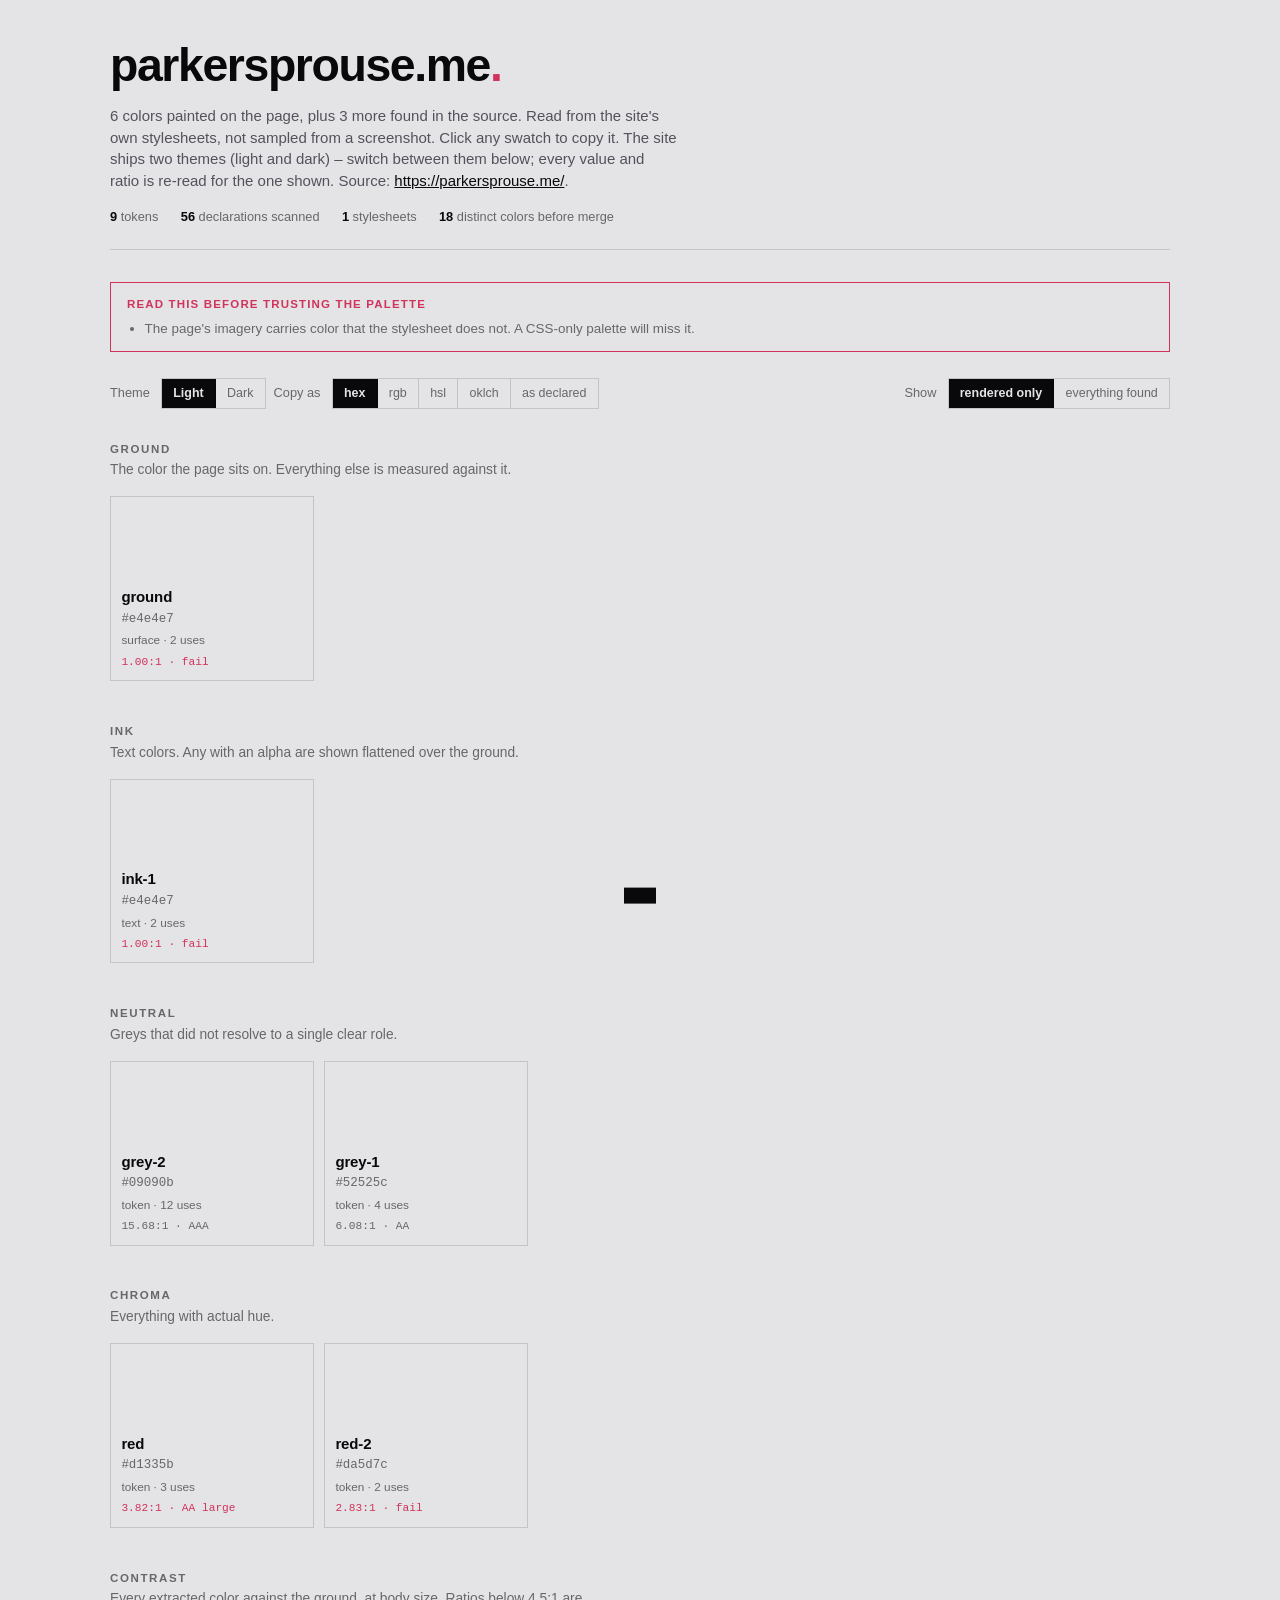
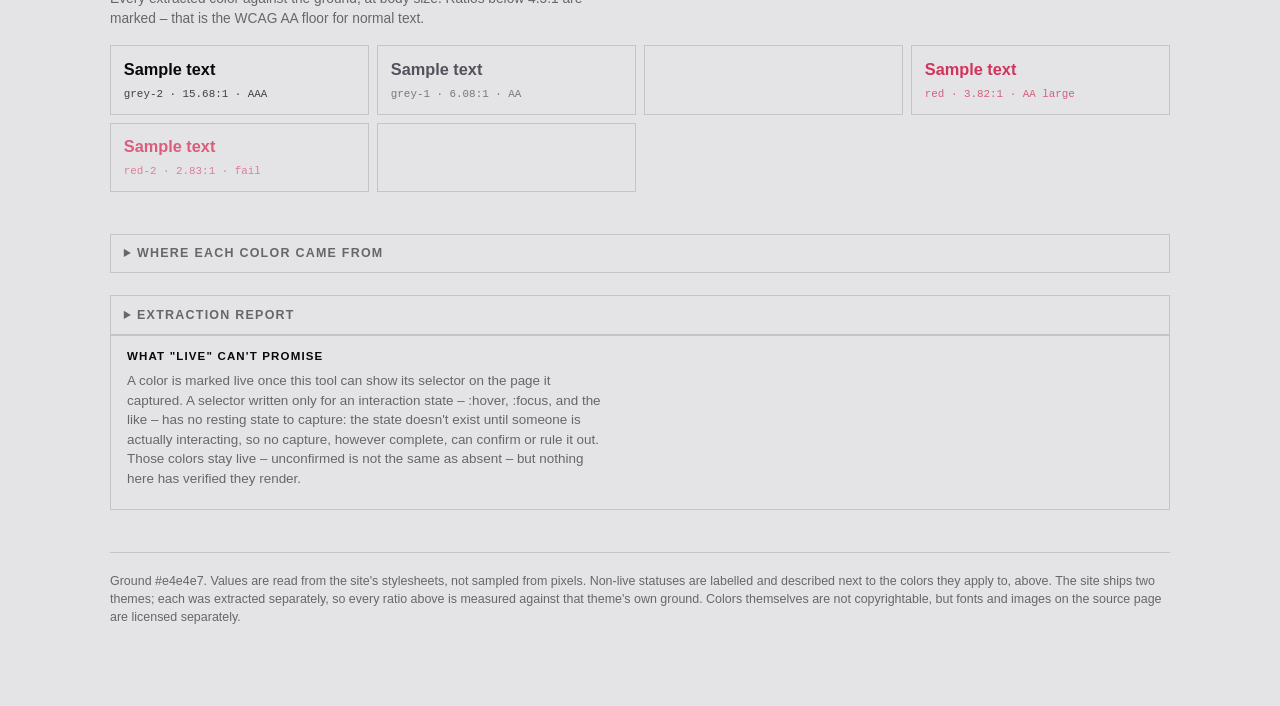
==== commit 8d09c101: "Replaced em dashes with the superior en dashes; cleaned up the HTML template file a bit" ====
--- a/example/index.html
+++ b/example/index.html
@@ -1,12 +1,17 @@
 <!DOCTYPE html>
-<html lang="en">
-<head>
-<meta charset="utf-8">
-<meta name="viewport" content="width=device-width, initial-scale=1">
-<title>parkersprouse.me · palette</title>
-<style>
-  *, *::before, *::after { box-sizing: border-box; }
-  :root {
+<html lang='en'>
+  <head>
+    <meta charset='utf-8'>
+    <meta name='viewport' content='width=device-width, initial-scale=1'>
+    <title>parkersprouse.me · palette</title>
+    <style>
+      *,
+      *::before,
+      *::after {
+        box-sizing: border-box;
+      }
+
+        :root {
     --ui-ground: #e4e4e7;
     --ui-strong: #09090b;
     --ui-body: #52525c;
@@ -38,601 +43,888 @@
     --ui-checker: #2c2c2c;
     --ui-toast-bg: #e4e4e7;
     --ui-toast-fg: #09090b;
-  }
-  body {
-    margin: 0; padding: 2rem 1.5rem 5rem;
-    background: var(--ui-ground); color: var(--ui-body);
-    font-family: "Helvetica Neue", Helvetica, Arial, system-ui, sans-serif;
-    font-size: 15px; line-height: 1.45;
-    -webkit-font-smoothing: antialiased;
-  }
-  .wrap { max-width: 1060px; margin: 0 auto; }
-  a { color: var(--ui-strong); }
-  code, .mono {
-    font-family: ui-monospace, SFMono-Regular, Menlo, Consolas, monospace;
-  }
-
-  header { border-bottom: 1px solid var(--ui-line); padding-bottom: 1.4rem;
-           margin-bottom: 2rem; }
-  h1 { margin: 0 0 .35rem; font-size: clamp(1.7rem, 5vw, 2.9rem);
-       font-weight: 700; letter-spacing: -.03em; color: var(--ui-strong); }
-  h1 .dot { color: var(--ui-accent); }
-  .sub { margin: 0; max-width: 68ch; color: var(--ui-body); }
-
-  .stats { display: flex; flex-wrap: wrap; gap: 1.4rem; margin-top: 1rem;
-           font-size: .8rem; color: var(--ui-muted); }
-  .stats b { color: var(--ui-strong); font-weight: 700; }
-
-  .controls { display: flex; flex-wrap: wrap; gap: .5rem; align-items: center;
-              margin-bottom: 2rem; }
-  .controls label { font-size: .8rem; color: var(--ui-muted); margin-right: .2rem; }
-  .seg { display: inline-flex; border: 1px solid var(--ui-line); }
-  .seg button {
-    appearance: none; background: none; border: 0; cursor: pointer;
-    font: inherit; font-size: .78rem; padding: .34rem .7rem;
-    color: var(--ui-muted); border-right: 1px solid var(--ui-line);
-  }
-  .seg button:last-child { border-right: 0; }
-  .seg button[aria-pressed="true"] { background: var(--ui-strong);
-                                     color: var(--ui-ground); font-weight: 700; }
-  .seg button:focus-visible { outline: 2px solid var(--ui-accent);
-                              outline-offset: -2px; }
-  .seg.cap button { text-transform: capitalize; }
-  [hidden] { display: none !important; }
-
-  section { margin-bottom: 2.6rem; }
-  h2 { font-size: .72rem; font-weight: 700; letter-spacing: .14em;
-       text-transform: uppercase; color: var(--ui-muted); margin: 0 0 .2rem; }
-  .blurb { margin: 0 0 1rem; font-size: .86rem; color: var(--ui-muted);
-           max-width: 62ch; }
-
-  h3.status-heading { font-size: .66rem; font-weight: 700; letter-spacing: .1em;
-       text-transform: uppercase; color: var(--ui-muted); margin: 1.2rem 0 .15rem; }
-  h3.status-heading:first-of-type { margin-top: .3rem; }
-  .status-blurb { margin: 0 0 .6rem; font-size: .78rem; color: var(--ui-muted);
-                  max-width: 60ch; }
-
-  .grid { display: grid; gap: 10px;
-          grid-template-columns: repeat(auto-fill, minmax(198px, 1fr)); }
-
-  .sw { appearance: none; border: 1px solid var(--ui-line); background: none;
-        padding: 0; text-align: left; font: inherit; color: inherit;
-        cursor: pointer; display: flex; flex-direction: column; position: relative; }
-  .sw:focus-visible { outline: 2px solid var(--ui-accent); outline-offset: 2px; }
-  .sw:hover { border-color: var(--ui-strong); }
-
-  .chip { height: 80px; border-bottom: 1px solid var(--ui-line);
-          position: relative; }
-  .chip.alpha {
-    background-image:
-      linear-gradient(45deg, var(--ui-checker) 25%, transparent 25%,
-                      transparent 75%, var(--ui-checker) 75%),
-      linear-gradient(45deg, var(--ui-checker) 25%, transparent 25%,
-                      transparent 75%, var(--ui-checker) 75%);
-    background-size: 12px 12px; background-position: 0 0, 6px 6px;
-  }
-  .chip .fill { position: absolute; inset: 0; }
-  .tag { position: absolute; top: .45rem; right: .45rem; font-size: .58rem;
-         font-weight: 700; letter-spacing: .09em; text-transform: uppercase;
-         padding: .16rem .38rem; background: var(--ui-ground);
-         color: var(--ui-muted); border: 1px solid var(--ui-line); }
-  .tag.inert { color: var(--ui-accent); border-color: var(--ui-accent); }
-
-  .meta { padding: .55rem .65rem .65rem; }
-  .name { font-weight: 700; color: var(--ui-strong); letter-spacing: -.01em;
-          word-break: break-word; }
-  .val { font-size: .78rem; color: var(--ui-muted); text-transform: lowercase;
-         word-break: break-all; margin-top: .1rem; }
-  .role { font-size: .74rem; color: var(--ui-muted); margin-top: .3rem; }
-  .cr { font-size: .7rem; color: var(--ui-muted); margin-top: .25rem; }
-  .cr.warn { color: var(--ui-accent); }
-
-  details.detail { margin-top: 1.4rem; border: 1px solid var(--ui-line); }
-  details.detail summary { cursor: pointer; padding: .6rem .8rem;
-    font-size: .78rem; letter-spacing: .1em; text-transform: uppercase;
-    font-weight: 700; color: var(--ui-muted); }
-  details.detail summary:focus-visible { outline: 2px solid var(--ui-accent);
-                                         outline-offset: -2px; }
-  .detail-body { padding: 0 .8rem .8rem; font-size: .8rem; }
-  table { width: 100%; border-collapse: collapse; font-size: .78rem; }
-  th, td { text-align: left; padding: .35rem .5rem; border-bottom: 1px solid
-           var(--ui-line); vertical-align: top; }
-  th { color: var(--ui-muted); font-weight: 700; }
-
-  .warn-box { border: 1px solid var(--ui-accent); padding: .8rem 1rem;
-              margin-bottom: 1.6rem; font-size: .84rem; }
-  .warn-box h3 { margin: 0 0 .4rem; font-size: .72rem; letter-spacing: .1em;
-                 text-transform: uppercase; color: var(--ui-accent); }
-  .warn-box ul { margin: 0; padding-left: 1.1rem; color: var(--ui-muted); }
-
-  /* T24: always-present, unlike .warn-box -- explains the category even on
-     a site that triggers none of it, the same way STATUS_BLURBS explains
-     every status regardless of which ones a given palette has. Neutral
-     border rather than --ui-accent: this is a standing limit of the method,
-     not a site-specific problem to flag. */
-  .caveat-box { border: 1px solid var(--ui-line); padding: .8rem 1rem;
-                margin-bottom: 1.6rem; font-size: .84rem; color: var(--ui-muted); }
-  .caveat-box h3 { margin: 0 0 .4rem; font-size: .72rem; letter-spacing: .1em;
-                   text-transform: uppercase; color: var(--ui-strong); }
-  .caveat-box p { margin: 0 0 .5rem; max-width: 64ch; }
-  .caveat-box ul { margin: 0; padding-left: 1.1rem; }
-
-  .pairs { display: grid; gap: 8px;
-           grid-template-columns: repeat(auto-fill, minmax(210px, 1fr)); }
-  .pair { border: 1px solid var(--ui-line); padding: .7rem .8rem; }
-  .pair .demo { font-size: 1.02rem; font-weight: 600; }
-  .pair .lab { font-size: .68rem; margin-top: .35rem; opacity: .75; }
-
-  footer { margin-top: 2.6rem; padding-top: 1.2rem;
-           border-top: 1px solid var(--ui-line); font-size: .78rem;
-           color: var(--ui-muted); }
-
-  #toast { position: fixed; left: 50%; bottom: 1.4rem;
-    transform: translate(-50%, 160%); background: var(--ui-toast-bg);
-    color: var(--ui-toast-fg); font-weight: 700; font-size: .84rem;
-    padding: .5rem 1rem; transition: transform .18s ease-out; z-index: 50; }
-  #toast.show { transform: translate(-50%, 0); }
-  @media (prefers-reduced-motion: reduce) {
-    #toast { transition: none; }
-  }
-  @media (max-width: 480px) { body { padding: 1.25rem 1rem 4rem; } }
-</style>
-</head>
-<body>
-<div class="wrap">
-
-<header>
-  <h1>parkersprouse.me<span class="dot">.</span></h1>
-  <p class="sub">6 colors painted on the page, plus 3 more found in the source. Read from the site's own stylesheets, not sampled from a screenshot. Click any swatch to copy it. The site ships two themes (light and dark) — switch between them above; every value and ratio is re-read for the one shown. Source: <a href="https://parkersprouse.me/">https://parkersprouse.me/</a>.</p>
-  <div class="stats" id="stats"></div>
-</header>
-
-<div id="warnings"></div>
-
-<div class="controls">
-  <label id="theme-label" hidden>Theme</label>
-  <div class="seg cap" role="group" aria-labelledby="theme-label" id="theme"
-       hidden></div>
-  <label id="fmt-label">Copy as</label>
-  <div class="seg" role="group" aria-labelledby="fmt-label" id="fmt"></div>
-  <label id="show-label" style="margin-left:auto">Show</label>
-  <div class="seg" role="group" aria-labelledby="show-label" id="filter"></div>
-</div>
-
-<div id="groups"></div>
-
-<section id="pairs-section">
-  <h2>Contrast</h2>
-  <p class="blurb">Every extracted color against the ground, at body size.
-     Ratios below 4.5:1 are marked — that is the WCAG AA floor for normal text.</p>
-  <div class="pairs" id="pairs"></div>
-</section>
-
-<details class="detail">
-  <summary>Where each color came from</summary>
-  <div class="detail-body">
-    <table id="prov"><thead><tr>
-      <th>Token</th><th>Value</th><th>Score</th><th>Uses</th>
-      <th>Seen in</th>
-    </tr></thead><tbody></tbody></table>
-  </div>
-</details>
-
-<details class="detail">
-  <summary>Extraction report</summary>
-  <div class="detail-body" id="report"></div>
-</details>
-
-<div id="caveats"></div>
-
-<footer id="footer"></footer>
-</div>
-
-<div id="toast" role="status" aria-live="polite"></div>
-
-<script type="application/json" id="palette-data">{"name": "parkersprouse.me", "source": "https://parkersprouse.me/", "ground": "#e4e4e7", "groundSource": "html,body { background-color } in https://parkersprouse.me/index-yuSfdUTd.css", "generated": "2026-08-03T20:41:43-05:00", "schemaVersion": 1, "stats": {"stylesheets": 1, "declarationsScanned": 56, "distinctColors": 18, "afterMerge": 9, "customProperties": 11, "customPropertiesReferenced": 11, "sources": [{"source": "https://parkersprouse.me/index-yuSfdUTd.css", "origin": "parkersprouse.me", "thirdParty": false, "declarations": 65}]}, "warnings": ["The page's imagery carries color that the stylesheet does not. A CSS-only palette will miss it."], "defaultTheme": "base", "themes": [{"id": "base", "appearance": "light", "scope": "", "ground": "#e4e4e7", "groundSource": "html,body { background-color } in https://parkersprouse.me/index-yuSfdUTd.css", "stats": {"stylesheets": 1, "declarationsScanned": 56, "distinctColors": 18, "afterMerge": 9, "customProperties": 11, "customPropertiesReferenced": 11, "sources": [{"source": "https://parkersprouse.me/index-yuSfdUTd.css", "origin": "parkersprouse.me", "thirdParty": false, "declarations": 65}]}, "colors": [{"name": "grey-2", "group": "neutral", "role": "token", "status": "live", "hex": "#09090b", "rgb": [9, 9, 11], "css": {"hex": "#09090b", "rgb": "rgb(9 9 11)", "hsl": "hsl(240.0 10.0% 3.9%)", "oklch": "oklch(14.08% 0.0044 285.8)"}, "neutral": true, "score": 41.6, "occurrences": 12, "contrastOnGround": 15.68, "wcagOnGround": "AAA", "usedIn": ["--border-color", "--box-shadow-color", "--link-color", "--text-color", "background-color", "border", "border-bottom", "box-shadow", "color"], "examples": [{"selector": "html,body", "property": "color", "source": "https://parkersprouse.me/index-yuSfdUTd.css", "matchCount": 2, "matches": ["html", "html > body"]}, {"selector": ":root,.light", "property": "--border-color", "source": "https://parkersprouse.me/index-yuSfdUTd.css", "matchCount": 1, "matches": ["html"]}, {"selector": ":root,.light", "property": "--box-shadow-color", "source": "https://parkersprouse.me/index-yuSfdUTd.css", "matchCount": 1, "matches": ["html"]}, {"selector": ":root,.light", "property": "--link-color", "source": "https://parkersprouse.me/index-yuSfdUTd.css", "matchCount": 1, "matches": ["html"]}, {"selector": ":root,.light", "property": "--text-color", "source": "https://parkersprouse.me/index-yuSfdUTd.css", "matchCount": 1, "matches": ["html"]}, {"selector": "a", "property": "color", "source": "https://parkersprouse.me/index-yuSfdUTd.css", "matchCount": 28, "matches": ["ul.blank-list > li > a.with-icon", "ul.blank-list > li > a.with-icon"]}], "customProperties": ["--border-color", "--box-shadow-color", "--link-color", "--text-color"]}, {"name": "grey-1", "group": "neutral", "role": "token", "status": "live", "hex": "#52525c", "rgb": [82, 82, 92], "css": {"hex": "#52525c", "rgb": "rgb(82 82 92)", "hsl": "hsl(240.0 5.7% 34.1%)", "oklch": "oklch(44.22% 0.0162 285.7)"}, "neutral": true, "score": 15.6, "occurrences": 4, "contrastOnGround": 6.08, "wcagOnGround": "AA", "usedIn": ["--svg-alt-color", "--text-muted-color", "color", "fill"], "examples": [{"selector": ":root,.light", "property": "--svg-alt-color", "source": "https://parkersprouse.me/index-yuSfdUTd.css", "matchCount": 1, "matches": ["html"]}, {"selector": ":root,.light", "property": "--text-muted-color", "source": "https://parkersprouse.me/index-yuSfdUTd.css", "matchCount": 1, "matches": ["html"]}, {"selector": ".with-icon>svg.duotone path.duotone--secondary", "property": "fill", "source": "https://parkersprouse.me/index-yuSfdUTd.css", "matchCount": 2, "matches": ["a.with-icon > svg.duotone > path.duotone--seconda…", "a.with-icon > svg.duotone > path.duotone--seconda…"]}, {"selector": ".text-muted", "property": "color", "source": "https://parkersprouse.me/index-yuSfdUTd.css", "matchCount": 1, "matches": ["ul.blank-list > li > span.text-muted.with-icon"]}], "customProperties": ["--svg-alt-color", "--text-muted-color"]}, {"name": "ground", "group": "ground", "role": "surface", "status": "live", "hex": "#e4e4e7", "rgb": [228, 228, 231], "css": {"hex": "#e4e4e7", "rgb": "rgb(228 228 231)", "hsl": "hsl(240.0 5.9% 90.0%)", "oklch": "oklch(91.97% 0.004 286.3)"}, "neutral": true, "score": 12.6, "occurrences": 2, "contrastOnGround": 1.0, "wcagOnGround": "fail", "usedIn": ["--bg-color", "background-color"], "examples": [{"selector": "html,body", "property": "background-color", "source": "https://parkersprouse.me/index-yuSfdUTd.css", "matchCount": 2, "matches": ["html", "html > body"]}, {"selector": ":root,.light", "property": "--bg-color", "source": "https://parkersprouse.me/index-yuSfdUTd.css", "matchCount": 1, "matches": ["html"]}], "customProperties": ["--bg-color"]}, {"name": "red", "group": "chroma", "role": "token", "status": "live", "hex": "#d1335b", "rgb": [209, 51, 91], "css": {"hex": "#d1335b", "rgb": "rgb(209 51 91)", "hsl": "hsl(344.8 63.2% 51.0%)", "oklch": "oklch(57.53% 0.1938 11.5)"}, "neutral": false, "score": 7.9, "occurrences": 3, "contrastOnGround": 3.82, "wcagOnGround": "AA large", "usedIn": ["--link-hover-color", "color"], "examples": [{"selector": ":root,.light", "property": "--link-hover-color", "source": "https://parkersprouse.me/index-yuSfdUTd.css", "matchCount": 1, "matches": ["html"]}, {"selector": "a:hover", "property": "color", "source": "https://parkersprouse.me/index-yuSfdUTd.css", "matchCount": null, "reason": "dynamicState"}, {"selector": ".theme-toggle button:hover", "property": "color", "source": "https://parkersprouse.me/index-yuSfdUTd.css", "matchCount": null, "reason": "dynamicState"}], "customProperties": ["--link-hover-color"]}, {"name": "red-2", "group": "chroma", "role": "token", "status": "live", "hex": "#da5d7c", "rgb": [218, 93, 124], "css": {"hex": "#da5d7c", "rgb": "rgb(218 93 124)", "hsl": "hsl(345.1 62.8% 61.0%)", "oklch": "oklch(64.34% 0.1587 7.3)"}, "neutral": false, "score": 6.9, "occurrences": 2, "contrastOnGround": 2.83, "wcagOnGround": "fail", "usedIn": ["--svg-alt-hover-color", "fill"], "examples": [{"selector": ":root,.light", "property": "--svg-alt-hover-color", "source": "https://parkersprouse.me/index-yuSfdUTd.css", "matchCount": 1, "matches": ["html"]}, {"selector": ".with-icon:hover>svg.duotone path.duotone--secondary", "property": "fill", "source": "https://parkersprouse.me/index-yuSfdUTd.css", "matchCount": null, "reason": "dynamicState"}], "customProperties": ["--svg-alt-hover-color"]}, {"name": "ink-1", "group": "ink", "role": "text", "status": "live", "hex": "#e4e4e7", "rgb": [228, 228, 231], "css": {"hex": "#e4e4e7", "rgb": "rgb(228 228 231)", "hsl": "hsl(240.0 5.9% 90.0%)", "oklch": "oklch(91.97% 0.004 286.3)"}, "neutral": true, "score": 1.6, "occurrences": 2, "contrastOnGround": 1.0, "wcagOnGround": "fail", "usedIn": ["color"], "examples": [{"selector": "::-moz-selection", "property": "color", "source": "https://parkersprouse.me/index-yuSfdUTd.css", "matchCount": null, "reason": "uncompilable"}, {"selector": "::selection", "property": "color", "source": "https://parkersprouse.me/index-yuSfdUTd.css", "matchCount": 172, "matches": ["html", "html > head"]}]}, {"name": "line", "group": "line", "role": "line", "status": "unmatched", "hex": "#a0a0a0", "rgb": [160, 160, 160], "css": {"hex": "#a0a0a0", "rgb": "rgb(160 160 160)", "hsl": "hsl(0.0 0.0% 62.7%)", "oklch": "oklch(70.58% 0.0 0.0)"}, "neutral": true, "score": 1.0, "occurrences": 1, "contrastOnGround": 2.06, "wcagOnGround": "fail", "usedIn": ["border"], "examples": [{"selector": ":where(fieldset)", "property": "border", "source": "https://parkersprouse.me/index-yuSfdUTd.css", "matchCount": 0}]}, {"name": "ink-2", "group": "ink", "role": "text", "status": "unmatched", "hex": "#000000", "rgb": [0, 0, 0], "css": {"hex": "#000000", "rgb": "rgb(0 0 0)", "hsl": "hsl(0.0 0.0% 0.0%)", "oklch": "oklch(0.0% 0.0 0.0)"}, "neutral": true, "score": 1.0, "occurrences": 1, "contrastOnGround": 16.55, "wcagOnGround": "AAA", "usedIn": ["color"], "examples": [{"selector": ":where(dialog)", "property": "color", "source": "https://parkersprouse.me/index-yuSfdUTd.css", "matchCount": 0}]}, {"name": "surface", "group": "surface", "role": "surface", "status": "unmatched", "hex": "#ffffff", "rgb": [255, 255, 255], "css": {"hex": "#ffffff", "rgb": "rgb(255 255 255)", "hsl": "hsl(0.0 0.0% 100.0%)", "oklch": "oklch(100.0% 0.0 0.0)"}, "neutral": true, "score": 1.0, "occurrences": 1, "contrastOnGround": 1.27, "wcagOnGround": "fail", "usedIn": ["background-color"], "examples": [{"selector": ":where(dialog)", "property": "background-color", "source": "https://parkersprouse.me/index-yuSfdUTd.css", "matchCount": 0}]}]}, {"id": "dark", "appearance": "dark", "scope": "dark", "ground": "#09090b", "groundSource": "html,body { background-color } in https://parkersprouse.me/index-yuSfdUTd.css", "stats": {"stylesheets": 1, "declarationsScanned": 65, "distinctColors": 20, "afterMerge": 9, "customProperties": 11, "customPropertiesReferenced": 11, "sources": [{"source": "https://parkersprouse.me/index-yuSfdUTd.css", "origin": "parkersprouse.me", "thirdParty": false, "declarations": 65}]}, "colors": [{"name": "grey-2", "group": "neutral", "role": "token", "status": "live", "hex": "#e4e4e7", "rgb": [228, 228, 231], "css": {"hex": "#e4e4e7", "rgb": "rgb(228 228 231)", "hsl": "hsl(240.0 5.9% 90.0%)", "oklch": "oklch(91.97% 0.004 286.3)"}, "neutral": true, "score": 38.9, "occurrences": 9, "contrastOnGround": 15.68, "wcagOnGround": "AAA", "usedIn": ["--bg-color", "--link-color", "--text-color", "background-color", "color"], "examples": [{"selector": ".dark", "property": "--link-color", "source": "https://parkersprouse.me/index-yuSfdUTd.css", "matchCount": 1, "matches": ["html"]}, {"selector": ".dark", "property": "--text-color", "source": "https://parkersprouse.me/index-yuSfdUTd.css", "matchCount": 1, "matches": ["html"]}, {"selector": "html,body", "property": "color", "source": "https://parkersprouse.me/index-yuSfdUTd.css", "matchCount": 2, "matches": ["html", "html > body"]}, {"selector": ":root,.light", "property": "--bg-color", "source": "https://parkersprouse.me/index-yuSfdUTd.css", "matchCount": 1, "matches": ["html"]}, {"selector": ":root,.light", "property": "--link-color", "source": "https://parkersprouse.me/index-yuSfdUTd.css", "matchCount": 1, "matches": ["html"]}, {"selector": "a", "property": "color", "source": "https://parkersprouse.me/index-yuSfdUTd.css", "matchCount": 28, "matches": ["ul.blank-list > li > a.with-icon", "ul.blank-list > li > a.with-icon"]}], "customProperties": ["--bg-color", "--link-color", "--text-color"]}, {"name": "ground", "group": "ground", "role": "token", "status": "live", "hex": "#09090b", "rgb": [9, 9, 11], "css": {"hex": "#09090b", "rgb": "rgb(9 9 11)", "hsl": "hsl(240.0 10.0% 3.9%)", "oklch": "oklch(14.08% 0.0044 285.8)"}, "neutral": true, "score": 27.7, "occurrences": 6, "contrastOnGround": 1.0, "wcagOnGround": "fail", "usedIn": ["--bg-color", "--border-color", "--text-color", "background-color", "color"], "examples": [{"selector": ".dark", "property": "--bg-color", "source": "https://parkersprouse.me/index-yuSfdUTd.css", "matchCount": 1, "matches": ["html"]}, {"selector": "html,body", "property": "background-color", "source": "https://parkersprouse.me/index-yuSfdUTd.css", "matchCount": 2, "matches": ["html", "html > body"]}, {"selector": ":root,.light", "property": "--border-color", "source": "https://parkersprouse.me/index-yuSfdUTd.css", "matchCount": 1, "matches": ["html"]}, {"selector": ":root,.light", "property": "--text-color", "source": "https://parkersprouse.me/index-yuSfdUTd.css", "matchCount": 1, "matches": ["html"]}, {"selector": "::-moz-selection", "property": "color", "source": "https://parkersprouse.me/index-yuSfdUTd.css", "matchCount": null, "reason": "uncompilable"}, {"selector": "::selection", "property": "color", "source": "https://parkersprouse.me/index-yuSfdUTd.css", "matchCount": 172, "matches": ["html", "html > head"]}], "customProperties": ["--bg-color", "--border-color", "--text-color"]}, {"name": "grey-4", "group": "neutral", "role": "token", "status": "live", "hex": "#3f3f46", "rgb": [63, 63, 70], "css": {"hex": "#3f3f46", "rgb": "rgb(63 63 70)", "hsl": "hsl(240.0 5.3% 26.1%)", "oklch": "oklch(37.03% 0.0119 285.8)"}, "neutral": true, "score": 25.2, "occurrences": 6, "contrastOnGround": 1.91, "wcagOnGround": "fail", "usedIn": ["--border-color", "--box-shadow-color", "border", "border-bottom", "box-shadow"], "examples": [{"selector": ".dark", "property": "--border-color", "source": "https://parkersprouse.me/index-yuSfdUTd.css", "matchCount": 1, "matches": ["html"]}, {"selector": ".dark", "property": "--box-shadow-color", "source": "https://parkersprouse.me/index-yuSfdUTd.css", "matchCount": 1, "matches": ["html"]}, {"selector": ":root,.light", "property": "--box-shadow-color", "source": "https://parkersprouse.me/index-yuSfdUTd.css", "matchCount": 1, "matches": ["html"]}, {"selector": ".list-container", "property": "border", "source": "https://parkersprouse.me/index-yuSfdUTd.css", "matchCount": 4, "matches": ["div.page-container > div.flex-container > div.lis…", "div.page-container > div.flex-container > div.lis…"]}, {"selector": ".list-container>.header", "property": "border-bottom", "source": "https://parkersprouse.me/index-yuSfdUTd.css", "matchCount": 4, "matches": ["div.flex-container > div.list-container > span.he…", "div.flex-container > div.list-container > span.he…"]}, {"selector": ".list-container", "property": "box-shadow", "source": "https://parkersprouse.me/index-yuSfdUTd.css", "matchCount": 4, "matches": ["div.page-container > div.flex-container > div.lis…", "div.page-container > div.flex-container > div.lis…"]}], "customProperties": ["--border-color", "--box-shadow-color"]}, {"name": "grey-1", "group": "neutral", "role": "token", "status": "live", "hex": "#9f9fa9", "rgb": [159, 159, 169], "css": {"hex": "#9f9fa9", "rgb": "rgb(159 159 169)", "hsl": "hsl(240.0 5.5% 64.3%)", "oklch": "oklch(70.57% 0.0144 286.0)"}, "neutral": true, "score": 18.4, "occurrences": 5, "contrastOnGround": 7.59, "wcagOnGround": "AAA", "usedIn": ["--svg-alt-color", "--text-muted-color", "border", "color", "fill"], "examples": [{"selector": ".dark", "property": "--svg-alt-color", "source": "https://parkersprouse.me/index-yuSfdUTd.css", "matchCount": 1, "matches": ["html"]}, {"selector": ".dark", "property": "--text-muted-color", "source": "https://parkersprouse.me/index-yuSfdUTd.css", "matchCount": 1, "matches": ["html"]}, {"selector": ".with-icon>svg.duotone path.duotone--secondary", "property": "fill", "source": "https://parkersprouse.me/index-yuSfdUTd.css", "matchCount": 2, "matches": ["a.with-icon > svg.duotone > path.duotone--seconda…", "a.with-icon > svg.duotone > path.duotone--seconda…"]}, {"selector": ".text-muted", "property": "color", "source": "https://parkersprouse.me/index-yuSfdUTd.css", "matchCount": 1, "matches": ["ul.blank-list > li > span.text-muted.with-icon"]}, {"selector": ":where(fieldset)", "property": "border", "source": "https://parkersprouse.me/index-yuSfdUTd.css", "matchCount": 0}], "customProperties": ["--svg-alt-color", "--text-muted-color"], "mergedFrom": ["#a0a0a0"]}, {"name": "red", "group": "chroma", "role": "token", "status": "live", "hex": "#da5d7c", "rgb": [218, 93, 124], "css": {"hex": "#da5d7c", "rgb": "rgb(218 93 124)", "hsl": "hsl(345.1 62.8% 61.0%)", "oklch": "oklch(64.34% 0.1587 7.3)"}, "neutral": false, "score": 15.1, "occurrences": 4, "contrastOnGround": 5.53, "wcagOnGround": "AA", "usedIn": ["--link-hover-color", "--svg-alt-hover-color", "color"], "examples": [{"selector": ".dark", "property": "--link-hover-color", "source": "https://parkersprouse.me/index-yuSfdUTd.css", "matchCount": 1, "matches": ["html"]}, {"selector": ":root,.light", "property": "--svg-alt-hover-color", "source": "https://parkersprouse.me/index-yuSfdUTd.css", "matchCount": 1, "matches": ["html"]}, {"selector": "a:hover", "property": "color", "source": "https://parkersprouse.me/index-yuSfdUTd.css", "matchCount": null, "reason": "dynamicState"}, {"selector": ".theme-toggle button:hover", "property": "color", "source": "https://parkersprouse.me/index-yuSfdUTd.css", "matchCount": null, "reason": "dynamicState"}], "customProperties": ["--link-hover-color", "--svg-alt-hover-color"]}, {"name": "red-2", "group": "chroma", "role": "token", "status": "live", "hex": "#d1335b", "rgb": [209, 51, 91], "css": {"hex": "#d1335b", "rgb": "rgb(209 51 91)", "hsl": "hsl(344.8 63.2% 51.0%)", "oklch": "oklch(57.53% 0.1938 11.5)"}, "neutral": false, "score": 14.1, "occurrences": 3, "contrastOnGround": 4.11, "wcagOnGround": "AA large", "usedIn": ["--link-hover-color", "--svg-alt-hover-color", "fill"], "examples": [{"selector": ".dark", "property": "--svg-alt-hover-color", "source": "https://parkersprouse.me/index-yuSfdUTd.css", "matchCount": 1, "matches": ["html"]}, {"selector": ":root,.light", "property": "--link-hover-color", "source": "https://parkersprouse.me/index-yuSfdUTd.css", "matchCount": 1, "matches": ["html"]}, {"selector": ".with-icon:hover>svg.duotone path.duotone--secondary", "property": "fill", "source": "https://parkersprouse.me/index-yuSfdUTd.css", "matchCount": null, "reason": "dynamicState"}], "customProperties": ["--link-hover-color", "--svg-alt-hover-color"]}, {"name": "grey-3", "group": "neutral", "role": "token", "status": "live", "hex": "#52525c", "rgb": [82, 82, 92], "css": {"hex": "#52525c", "rgb": "rgb(82 82 92)", "hsl": "hsl(240.0 5.7% 34.1%)", "oklch": "oklch(44.22% 0.0162 285.7)"}, "neutral": true, "score": 12.6, "occurrences": 2, "contrastOnGround": 2.58, "wcagOnGround": "fail", "usedIn": ["--svg-alt-color", "--text-muted-color"], "examples": [{"selector": ":root,.light", "property": "--svg-alt-color", "source": "https://parkersprouse.me/index-yuSfdUTd.css", "matchCount": 1, "matches": ["html"]}, {"selector": ":root,.light", "property": "--text-muted-color", "source": "https://parkersprouse.me/index-yuSfdUTd.css", "matchCount": 1, "matches": ["html"]}], "customProperties": ["--svg-alt-color", "--text-muted-color"]}, {"name": "ink-2", "group": "ink", "role": "text", "status": "unmatched", "hex": "#000000", "rgb": [0, 0, 0], "css": {"hex": "#000000", "rgb": "rgb(0 0 0)", "hsl": "hsl(0.0 0.0% 0.0%)", "oklch": "oklch(0.0% 0.0 0.0)"}, "neutral": true, "score": 1.0, "occurrences": 1, "contrastOnGround": 1.06, "wcagOnGround": "fail", "usedIn": ["color"], "examples": [{"selector": ":where(dialog)", "property": "color", "source": "https://parkersprouse.me/index-yuSfdUTd.css", "matchCount": 0}]}, {"name": "surface", "group": "surface", "role": "surface", "status": "unmatched", "hex": "#ffffff", "rgb": [255, 255, 255], "css": {"hex": "#ffffff", "rgb": "rgb(255 255 255)", "hsl": "hsl(0.0 0.0% 100.0%)", "oklch": "oklch(100.0% 0.0 0.0)"}, "neutral": true, "score": 1.0, "occurrences": 1, "contrastOnGround": 19.9, "wcagOnGround": "AAA", "usedIn": ["background-color"], "examples": [{"selector": ":where(dialog)", "property": "background-color", "source": "https://parkersprouse.me/index-yuSfdUTd.css", "matchCount": 0}]}]}], "colors": [{"name": "grey-2", "group": "neutral", "role": "token", "status": "live", "hex": "#09090b", "rgb": [9, 9, 11], "css": {"hex": "#09090b", "rgb": "rgb(9 9 11)", "hsl": "hsl(240.0 10.0% 3.9%)", "oklch": "oklch(14.08% 0.0044 285.8)"}, "neutral": true, "score": 41.6, "occurrences": 12, "contrastOnGround": 15.68, "wcagOnGround": "AAA", "usedIn": ["--border-color", "--box-shadow-color", "--link-color", "--text-color", "background-color", "border", "border-bottom", "box-shadow", "color"], "examples": [{"selector": "html,body", "property": "color", "source": "https://parkersprouse.me/index-yuSfdUTd.css", "matchCount": 2, "matches": ["html", "html > body"]}, {"selector": ":root,.light", "property": "--border-color", "source": "https://parkersprouse.me/index-yuSfdUTd.css", "matchCount": 1, "matches": ["html"]}, {"selector": ":root,.light", "property": "--box-shadow-color", "source": "https://parkersprouse.me/index-yuSfdUTd.css", "matchCount": 1, "matches": ["html"]}, {"selector": ":root,.light", "property": "--link-color", "source": "https://parkersprouse.me/index-yuSfdUTd.css", "matchCount": 1, "matches": ["html"]}, {"selector": ":root,.light", "property": "--text-color", "source": "https://parkersprouse.me/index-yuSfdUTd.css", "matchCount": 1, "matches": ["html"]}, {"selector": "a", "property": "color", "source": "https://parkersprouse.me/index-yuSfdUTd.css", "matchCount": 28, "matches": ["ul.blank-list > li > a.with-icon", "ul.blank-list > li > a.with-icon"]}], "customProperties": ["--border-color", "--box-shadow-color", "--link-color", "--text-color"]}, {"name": "grey-1", "group": "neutral", "role": "token", "status": "live", "hex": "#52525c", "rgb": [82, 82, 92], "css": {"hex": "#52525c", "rgb": "rgb(82 82 92)", "hsl": "hsl(240.0 5.7% 34.1%)", "oklch": "oklch(44.22% 0.0162 285.7)"}, "neutral": true, "score": 15.6, "occurrences": 4, "contrastOnGround": 6.08, "wcagOnGround": "AA", "usedIn": ["--svg-alt-color", "--text-muted-color", "color", "fill"], "examples": [{"selector": ":root,.light", "property": "--svg-alt-color", "source": "https://parkersprouse.me/index-yuSfdUTd.css", "matchCount": 1, "matches": ["html"]}, {"selector": ":root,.light", "property": "--text-muted-color", "source": "https://parkersprouse.me/index-yuSfdUTd.css", "matchCount": 1, "matches": ["html"]}, {"selector": ".with-icon>svg.duotone path.duotone--secondary", "property": "fill", "source": "https://parkersprouse.me/index-yuSfdUTd.css", "matchCount": 2, "matches": ["a.with-icon > svg.duotone > path.duotone--seconda…", "a.with-icon > svg.duotone > path.duotone--seconda…"]}, {"selector": ".text-muted", "property": "color", "source": "https://parkersprouse.me/index-yuSfdUTd.css", "matchCount": 1, "matches": ["ul.blank-list > li > span.text-muted.with-icon"]}], "customProperties": ["--svg-alt-color", "--text-muted-color"]}, {"name": "ground", "group": "ground", "role": "surface", "status": "live", "hex": "#e4e4e7", "rgb": [228, 228, 231], "css": {"hex": "#e4e4e7", "rgb": "rgb(228 228 231)", "hsl": "hsl(240.0 5.9% 90.0%)", "oklch": "oklch(91.97% 0.004 286.3)"}, "neutral": true, "score": 12.6, "occurrences": 2, "contrastOnGround": 1.0, "wcagOnGround": "fail", "usedIn": ["--bg-color", "background-color"], "examples": [{"selector": "html,body", "property": "background-color", "source": "https://parkersprouse.me/index-yuSfdUTd.css", "matchCount": 2, "matches": ["html", "html > body"]}, {"selector": ":root,.light", "property": "--bg-color", "source": "https://parkersprouse.me/index-yuSfdUTd.css", "matchCount": 1, "matches": ["html"]}], "customProperties": ["--bg-color"]}, {"name": "red", "group": "chroma", "role": "token", "status": "live", "hex": "#d1335b", "rgb": [209, 51, 91], "css": {"hex": "#d1335b", "rgb": "rgb(209 51 91)", "hsl": "hsl(344.8 63.2% 51.0%)", "oklch": "oklch(57.53% 0.1938 11.5)"}, "neutral": false, "score": 7.9, "occurrences": 3, "contrastOnGround": 3.82, "wcagOnGround": "AA large", "usedIn": ["--link-hover-color", "color"], "examples": [{"selector": ":root,.light", "property": "--link-hover-color", "source": "https://parkersprouse.me/index-yuSfdUTd.css", "matchCount": 1, "matches": ["html"]}, {"selector": "a:hover", "property": "color", "source": "https://parkersprouse.me/index-yuSfdUTd.css", "matchCount": null, "reason": "dynamicState"}, {"selector": ".theme-toggle button:hover", "property": "color", "source": "https://parkersprouse.me/index-yuSfdUTd.css", "matchCount": null, "reason": "dynamicState"}], "customProperties": ["--link-hover-color"]}, {"name": "red-2", "group": "chroma", "role": "token", "status": "live", "hex": "#da5d7c", "rgb": [218, 93, 124], "css": {"hex": "#da5d7c", "rgb": "rgb(218 93 124)", "hsl": "hsl(345.1 62.8% 61.0%)", "oklch": "oklch(64.34% 0.1587 7.3)"}, "neutral": false, "score": 6.9, "occurrences": 2, "contrastOnGround": 2.83, "wcagOnGround": "fail", "usedIn": ["--svg-alt-hover-color", "fill"], "examples": [{"selector": ":root,.light", "property": "--svg-alt-hover-color", "source": "https://parkersprouse.me/index-yuSfdUTd.css", "matchCount": 1, "matches": ["html"]}, {"selector": ".with-icon:hover>svg.duotone path.duotone--secondary", "property": "fill", "source": "https://parkersprouse.me/index-yuSfdUTd.css", "matchCount": null, "reason": "dynamicState"}], "customProperties": ["--svg-alt-hover-color"]}, {"name": "ink-1", "group": "ink", "role": "text", "status": "live", "hex": "#e4e4e7", "rgb": [228, 228, 231], "css": {"hex": "#e4e4e7", "rgb": "rgb(228 228 231)", "hsl": "hsl(240.0 5.9% 90.0%)", "oklch": "oklch(91.97% 0.004 286.3)"}, "neutral": true, "score": 1.6, "occurrences": 2, "contrastOnGround": 1.0, "wcagOnGround": "fail", "usedIn": ["color"], "examples": [{"selector": "::-moz-selection", "property": "color", "source": "https://parkersprouse.me/index-yuSfdUTd.css", "matchCount": null, "reason": "uncompilable"}, {"selector": "::selection", "property": "color", "source": "https://parkersprouse.me/index-yuSfdUTd.css", "matchCount": 172, "matches": ["html", "html > head"]}]}, {"name": "line", "group": "line", "role": "line", "status": "unmatched", "hex": "#a0a0a0", "rgb": [160, 160, 160], "css": {"hex": "#a0a0a0", "rgb": "rgb(160 160 160)", "hsl": "hsl(0.0 0.0% 62.7%)", "oklch": "oklch(70.58% 0.0 0.0)"}, "neutral": true, "score": 1.0, "occurrences": 1, "contrastOnGround": 2.06, "wcagOnGround": "fail", "usedIn": ["border"], "examples": [{"selector": ":where(fieldset)", "property": "border", "source": "https://parkersprouse.me/index-yuSfdUTd.css", "matchCount": 0}]}, {"name": "ink-2", "group": "ink", "role": "text", "status": "unmatched", "hex": "#000000", "rgb": [0, 0, 0], "css": {"hex": "#000000", "rgb": "rgb(0 0 0)", "hsl": "hsl(0.0 0.0% 0.0%)", "oklch": "oklch(0.0% 0.0 0.0)"}, "neutral": true, "score": 1.0, "occurrences": 1, "contrastOnGround": 16.55, "wcagOnGround": "AAA", "usedIn": ["color"], "examples": [{"selector": ":where(dialog)", "property": "color", "source": "https://parkersprouse.me/index-yuSfdUTd.css", "matchCount": 0}]}, {"name": "surface", "group": "surface", "role": "surface", "status": "unmatched", "hex": "#ffffff", "rgb": [255, 255, 255], "css": {"hex": "#ffffff", "rgb": "rgb(255 255 255)", "hsl": "hsl(0.0 0.0% 100.0%)", "oklch": "oklch(100.0% 0.0 0.0)"}, "neutral": true, "score": 1.0, "occurrences": 1, "contrastOnGround": 1.27, "wcagOnGround": "fail", "usedIn": ["background-color"], "examples": [{"selector": ":where(dialog)", "property": "background-color", "source": "https://parkersprouse.me/index-yuSfdUTd.css", "matchCount": 0}]}], "images": {"imageCount": 2, "pixelsSampled": 32911, "neutralSharePct": 38.8, "verdict": "The imagery carries color the stylesheet does not; a palette read from CSS alone will be incomplete.", "dominant": [{"hex": "#4c566a", "sharePct": 60.95, "neutral": false}, {"hex": "#ffffff", "sharePct": 22.88, "neutral": true}, {"hex": "#000000", "sharePct": 13.43, "neutral": true}, {"hex": "#3c4047", "sharePct": 0.76, "neutral": true}, {"hex": "#090a0d", "sharePct": 0.68, "neutral": true}, {"hex": "#20242b", "sharePct": 0.44, "neutral": true}, {"hex": "#cfd1d5", "sharePct": 0.39, "neutral": true}, {"hex": "#b5b7bd", "sharePct": 0.22, "neutral": true}, {"hex": "#919499", "sharePct": 0.12, "neutral": true}, {"hex": "#6e7178", "sharePct": 0.11, "neutral": true}]}}</script>
-<script>
-(function () {
-  "use strict";
-  var doc = JSON.parse(document.getElementById("palette-data").textContent);
-
-  var GROUP_TITLES = {"ground": "Ground", "surface": "Surface", "ink": "Ink", "line": "Line", "neutral": "Neutral", "chroma": "Chroma"};
-  var GROUP_BLURBS = {"ground": "The color the page sits on. Everything else is measured against it.", "surface": "Backgrounds for blocks, cards, and controls.", "ink": "Text colors. Any with an alpha are shown flattened over the ground.", "line": "Borders, rules, and outlines.", "neutral": "Greys that did not resolve to a single clear role.", "chroma": "Everything with actual hue."};
-  var GROUP_ORDER = ["ground", "surface", "ink", "line", "neutral", "chroma"];
-  var STATUS_TITLES = {"live": "Live", "saved": "Saved", "inert": "Inert", "unmatched": "Unmatched"};
-  var STATUS_BLURBS = {"live": "Actually painted on the page.", "saved": "A custom property nothing in the CSS references — often a design tool's saved swatches.", "inert": "A declaration that paints nothing, such as a shadow with every length at zero.", "unmatched": "This selector matched nothing in the page this tool captured — could be unused CSS, or could be markup only client-side JavaScript adds, which this tool cannot run."};
-  var STATUS_ORDER = ["live", "saved", "inert", "unmatched"];
-
-  var fmt = "hex";
-  var filter = "live";
-
-  /* Always at least one entry, so everything below has one code path whether
-     or not the site shipped a second theme. Each carries its own ground, and
-     every contrast figure in it was measured against that ground — which is
-     why switching themes redraws rather than recolours. */
-  var THEMES = doc.themes;
-  var themeIx = 0;
-
-  /* A report about two themes should open in the one the reader is set up
-     for, exactly as the site itself would. */
-  if (THEMES.length > 1 && window.matchMedia) {
-    var want = window.matchMedia("(prefers-color-scheme: dark)").matches
-      ? "dark" : "light";
-    for (var i = 0; i < THEMES.length; i++) {
-      if (THEMES[i].appearance === want) { themeIx = i; break; }
-    }
-  }
-
-  function theme() { return THEMES[themeIx]; }
-
-  function applyTheme() {
-    /* Swaps the report's own reading colors. The swatches are redrawn by
-       render(), since their values and ratios differ per theme. */
-    document.documentElement.setAttribute("data-pk-theme", theme().id);
-  }
-
-  function el(tag, cls, text) {
-    var n = document.createElement(tag);
-    if (cls) n.className = cls;
-    if (text != null) n.textContent = text;
-    return n;
-  }
-
-  function valueFor(c) {
-    if (fmt === "declared") {
-      return c.source ? c.source.declaredAs : c.hex;
-    }
-    return c.css[fmt] || c.hex;
-  }
-
-  function visible() {
-    return theme().colors.filter(function (c) {
-      return filter === "all" ? true : c.status === "live";
-    });
-  }
-
-  /* ---------- stats ---------- */
-  var stats = document.getElementById("stats");
-  function stat(label, value) {
-    var s = el("span");
-    s.appendChild(el("b", null, String(value)));
-    s.appendChild(document.createTextNode(" " + label));
-    stats.appendChild(s);
-  }
-  function renderStats() {
-    stats.textContent = "";
-    var t = theme();
-    stat("tokens", t.colors.length);
-    stat("declarations scanned", t.stats.declarationsScanned);
-    stat("stylesheets", t.stats.stylesheets);
-    stat("distinct colors before merge", t.stats.distinctColors);
-  }
-
-  /* ---------- warnings ---------- */
-  if (doc.warnings && doc.warnings.length) {
-    var box = el("div", "warn-box");
-    box.appendChild(el("h3", null, "Read this before trusting the palette"));
-    var ul = el("ul");
-    doc.warnings.forEach(function (w) { ul.appendChild(el("li", null, w)); });
-    box.appendChild(ul);
-    document.getElementById("warnings").appendChild(box);
-  }
-
-  /* ---------- controls ---------- */
-  if (THEMES.length > 1) {
-    var themeHost = document.getElementById("theme");
-    /* Label by appearance, which is what a reader recognises. When both
-       themes land on the same side of the light/dark line the appearance is
-       no longer a distinction, so fall back to the rule that defines each —
-       two buttons both reading "dark" would be worse than no toggle. */
-    var sameLook = THEMES[0].appearance === THEMES[1].appearance;
-    THEMES.forEach(function (t, i) {
-      var b = el("button", null, sameLook ? t.id : t.appearance);
-      b.setAttribute("aria-pressed", String(i === themeIx));
-      b.addEventListener("click", function () {
-        themeIx = i;
-        themeHost.querySelectorAll("button").forEach(function (x, j) {
-          x.setAttribute("aria-pressed", String(j === themeIx));
+  } body {
+        margin: 0;
+        padding: 2rem 1.5rem 5rem;
+        background: var(--ui-ground);
+        color: var(--ui-body);
+        font-family: 'Helvetica Neue', Helvetica, Arial, system-ui, sans-serif;
+        font-size: 15px;
+        line-height: 1.45;
+        -webkit-font-smoothing: antialiased;
+      }
+
+      .wrap {
+        max-width: 1060px;
+        margin: 0 auto;
+      }
+
+      a {
+        color: var(--ui-strong);
+      }
+
+      code,
+      .mono {
+        font-family: ui-monospace, SFMono-Regular, Menlo, Consolas, monospace;
+      }
+
+      header {
+        border-bottom: 1px solid var(--ui-line);
+        padding-bottom: 1.4rem;
+        margin-bottom: 2rem;
+      }
+
+      h1 {
+        margin: 0 0 .35rem;
+        font-size: clamp(1.7rem, 5vw, 2.9rem);
+        font-weight: 700;
+        letter-spacing: -.03em;
+        color: var(--ui-strong);
+      }
+
+      h1 .dot {
+        color: var(--ui-accent);
+      }
+
+      .sub {
+        margin: 0;
+        max-width: 68ch;
+        color: var(--ui-body);
+      }
+
+      .stats {
+        display: flex;
+        flex-wrap: wrap;
+        gap: 1.4rem;
+        margin-top: 1rem;
+        font-size: .8rem;
+        color: var(--ui-muted);
+      }
+
+      .stats b {
+        color: var(--ui-strong);
+        font-weight: 700;
+      }
+
+      .controls {
+        display: flex;
+        flex-wrap: wrap;
+        gap: .5rem;
+        align-items: center;
+        margin-bottom: 2rem;
+      }
+
+      .controls label {
+        font-size: .8rem;
+        color: var(--ui-muted);
+        margin-right: .2rem;
+      }
+
+      .seg {
+        display: inline-flex;
+        border: 1px solid var(--ui-line);
+      }
+
+      .seg button {
+        appearance: none;
+        background: none;
+        border: 0;
+        cursor: pointer;
+        font: inherit;
+        font-size: .78rem;
+        padding: .34rem .7rem;
+        color: var(--ui-muted);
+        border-right: 1px solid var(--ui-line);
+      }
+
+      .seg button:last-child {
+        border-right: 0;
+      }
+
+      .seg button[aria-pressed='true'] {
+        background: var(--ui-strong);
+        color: var(--ui-ground);
+        font-weight: 700;
+      }
+
+      .seg button:focus-visible {
+        outline: 2px solid var(--ui-accent);
+        outline-offset: -2px;
+      }
+
+      .seg.cap button {
+        text-transform: capitalize;
+      }
+
+      [hidden] {
+        display: none !important;
+      }
+
+      section {
+        margin-bottom: 2.6rem;
+      }
+
+      h2 {
+        font-size: .72rem;
+        font-weight: 700;
+        letter-spacing: .14em;
+        text-transform: uppercase;
+        color: var(--ui-muted);
+        margin: 0 0 .2rem;
+      }
+
+      .blurb {
+        margin: 0 0 1rem;
+        font-size: .86rem;
+        color: var(--ui-muted);
+        max-width: 62ch;
+      }
+
+      h3.status-heading {
+        font-size: .66rem;
+        font-weight: 700;
+        letter-spacing: .1em;
+        text-transform: uppercase;
+        color: var(--ui-muted);
+        margin: 1.2rem 0 .15rem;
+      }
+
+      h3.status-heading:first-of-type {
+        margin-top: .3rem;
+      }
+
+      .status-blurb {
+        margin: 0 0 .6rem;
+        font-size: .78rem;
+        color: var(--ui-muted);
+        max-width: 60ch;
+      }
+
+      .grid {
+        display: grid;
+        gap: 10px;
+        grid-template-columns: repeat(auto-fill, minmax(198px, 1fr));
+      }
+
+      .sw {
+        appearance: none;
+        border: 1px solid var(--ui-line);
+        background: none;
+        padding: 0;
+        text-align: left;
+        font: inherit;
+        color: inherit;
+        cursor: pointer;
+        display: flex;
+        flex-direction: column;
+        position: relative;
+      }
+
+      .sw:focus-visible {
+        outline: 2px solid var(--ui-accent);
+        outline-offset: 2px;
+      }
+
+      .sw:hover {
+        border-color: var(--ui-strong);
+      }
+
+      .chip {
+        height: 80px;
+        border-bottom: 1px solid var(--ui-line);
+        position: relative;
+      }
+
+      .chip.alpha {
+        background-image:
+          linear-gradient(45deg, var(--ui-checker) 25%, transparent 25%,
+            transparent 75%, var(--ui-checker) 75%),
+          linear-gradient(45deg, var(--ui-checker) 25%, transparent 25%,
+            transparent 75%, var(--ui-checker) 75%);
+        background-size: 12px 12px;
+        background-position: 0 0, 6px 6px;
+      }
+
+      .chip .fill {
+        position: absolute;
+        inset: 0;
+      }
+
+      .tag {
+        position: absolute;
+        top: .45rem;
+        right: .45rem;
+        font-size: .58rem;
+        font-weight: 700;
+        letter-spacing: .09em;
+        text-transform: uppercase;
+        padding: .16rem .38rem;
+        background: var(--ui-ground);
+        color: var(--ui-muted);
+        border: 1px solid var(--ui-line);
+      }
+
+      .tag.inert {
+        color: var(--ui-accent);
+        border-color: var(--ui-accent);
+      }
+
+      .meta {
+        padding: .55rem .65rem .65rem;
+      }
+
+      .name {
+        font-weight: 700;
+        color: var(--ui-strong);
+        letter-spacing: -.01em;
+        word-break: break-word;
+      }
+
+      .val {
+        font-size: .78rem;
+        color: var(--ui-muted);
+        text-transform: lowercase;
+        word-break: break-all;
+        margin-top: .1rem;
+      }
+
+      .role {
+        font-size: .74rem;
+        color: var(--ui-muted);
+        margin-top: .3rem;
+      }
+
+      .cr {
+        font-size: .7rem;
+        color: var(--ui-muted);
+        margin-top: .25rem;
+      }
+
+      .cr.warn {
+        color: var(--ui-accent);
+      }
+
+      details.detail {
+        margin-top: 1.4rem;
+        border: 1px solid var(--ui-line);
+      }
+
+      details.detail summary {
+        cursor: pointer;
+        padding: .6rem .8rem;
+        font-size: .78rem;
+        letter-spacing: .1em;
+        text-transform: uppercase;
+        font-weight: 700;
+        color: var(--ui-muted);
+      }
+
+      details.detail summary:focus-visible {
+        outline: 2px solid var(--ui-accent);
+        outline-offset: -2px;
+      }
+
+      .detail-body {
+        padding: 0 .8rem .8rem;
+        font-size: .8rem;
+      }
+
+      table {
+        width: 100%;
+        border-collapse: collapse;
+        font-size: .78rem;
+      }
+
+      th,
+      td {
+        text-align: left;
+        padding: .35rem .5rem;
+        border-bottom: 1px solid var(--ui-line);
+        vertical-align: top;
+      }
+
+      th {
+        color: var(--ui-muted);
+        font-weight: 700;
+      }
+
+      .warn-box {
+        border: 1px solid var(--ui-accent);
+        padding: .8rem 1rem;
+        margin-bottom: 1.6rem;
+        font-size: .84rem;
+      }
+
+      .warn-box h3 {
+        margin: 0 0 .4rem;
+        font-size: .72rem;
+        letter-spacing: .1em;
+        text-transform: uppercase;
+        color: var(--ui-accent);
+      }
+
+      .warn-box ul {
+        margin: 0;
+        padding-left: 1.1rem;
+        color: var(--ui-muted);
+      }
+
+      /*
+       * T24: always-present, unlike .warn-box -- explains the category even on
+       * a site that triggers none of it, the same way STATUS_BLURBS explains
+       * every status regardless of which ones a given palette has. Neutral
+       * border rather than --ui-accent: this is a standing limit of the method,
+       * not a site-specific problem to flag.
+       */
+      .caveat-box {
+        border: 1px solid var(--ui-line);
+        padding: .8rem 1rem;
+        margin-bottom: 1.6rem;
+        font-size: .84rem;
+        color: var(--ui-muted);
+      }
+
+      .caveat-box h3 {
+        margin: 0 0 .4rem;
+        font-size: .72rem;
+        letter-spacing: .1em;
+        text-transform: uppercase;
+        color: var(--ui-strong);
+      }
+
+      .caveat-box p {
+        margin: 0 0 .5rem;
+        max-width: 64ch;
+      }
+
+      .caveat-box ul {
+        margin: 0;
+        padding-left: 1.1rem;
+      }
+
+      .pairs {
+        display: grid;
+        gap: 8px;
+        grid-template-columns: repeat(auto-fill, minmax(210px, 1fr));
+      }
+
+      .pair {
+        border: 1px solid var(--ui-line);
+        padding: .7rem .8rem;
+      }
+
+      .pair .demo {
+        font-size: 1.02rem;
+        font-weight: 600;
+      }
+
+      .pair .lab {
+        font-size: .68rem;
+        margin-top: .35rem;
+        opacity: .75;
+      }
+
+      footer {
+        margin-top: 2.6rem;
+        padding-top: 1.2rem;
+        border-top: 1px solid var(--ui-line);
+        font-size: .78rem;
+        color: var(--ui-muted);
+      }
+
+      #toast {
+        position: fixed;
+        left: 50%;
+        bottom: 1.4rem;
+        transform: translate(-50%, 160%);
+        background: var(--ui-toast-bg);
+        color: var(--ui-toast-fg);
+        font-weight: 700;
+        font-size: .84rem;
+        padding: .5rem 1rem;
+        transition: transform .18s ease-out;
+        z-index: 50;
+      }
+
+      #toast.show {
+        transform: translate(-50%, 0);
+      }
+
+      @media (prefers-reduced-motion: reduce) {
+        #toast {
+          transition: none;
+        }
+      }
+
+      @media (max-width: 480px) {
+        body {
+          padding: 1.25rem 1rem 4rem;
+        }
+      }
+    </style>
+  </head>
+  <body>
+    <div class='wrap'>
+
+      <header>
+        <h1>parkersprouse.me<span class='dot'>.</span></h1>
+        <p class='sub'>6 colors painted on the page, plus 3 more found in the source. Read from the site's own stylesheets, not sampled from a screenshot. Click any swatch to copy it. The site ships two themes (light and dark) – switch between them below; every value and ratio is re-read for the one shown. Source: <a href="https://parkersprouse.me/">https://parkersprouse.me/</a>.</p>
+        <div class='stats' id='stats'></div>
+      </header>
+
+      <div id='warnings'></div>
+
+      <div class='controls'>
+        <label id='theme-label' hidden>Theme</label>
+        <div class='seg cap' role='group' aria-labelledby='theme-label' id='theme' hidden></div>
+        <label id='fmt-label'>Copy as</label>
+        <div class='seg' role='group' aria-labelledby='fmt-label' id='fmt'></div>
+        <label id='show-label' style='margin-left:auto'>Show</label>
+        <div class='seg' role='group' aria-labelledby='show-label' id='filter'></div>
+      </div>
+
+      <div id='groups'></div>
+
+      <section id='pairs-section'>
+        <h2>Contrast</h2>
+        <p class='blurb'>Every extracted color against the ground, at body size.
+          Ratios below 4.5:1 are marked – that is the WCAG AA floor for normal text.</p>
+        <div class='pairs' id='pairs'></div>
+      </section>
+
+      <details class='detail'>
+        <summary>Where each color came from</summary>
+        <div class='detail-body'>
+          <table id='prov'>
+            <thead>
+              <tr>
+                <th>Token</th>
+                <th>Value</th>
+                <th>Score</th>
+                <th>Uses</th>
+                <th>Seen in</th>
+              </tr>
+            </thead>
+            <tbody></tbody>
+          </table>
+        </div>
+      </details>
+
+      <details class='detail'>
+        <summary>Extraction report</summary>
+        <div class='detail-body' id='report'></div>
+      </details>
+
+      <div id='caveats'></div>
+
+      <footer id='footer'></footer>
+    </div>
+
+    <div id='toast' role='status' aria-live='polite'></div>
+
+    <script type='application/json' id='palette-data'>{"name": "parkersprouse.me", "source": "https://parkersprouse.me/", "ground": "#e4e4e7", "groundSource": "html,body { background-color } in https://parkersprouse.me/index-yuSfdUTd.css", "generated": "2026-08-04T14:33:31-05:00", "schemaVersion": 1, "stats": {"stylesheets": 1, "declarationsScanned": 56, "distinctColors": 18, "afterMerge": 9, "customProperties": 11, "customPropertiesReferenced": 11, "sources": [{"source": "https://parkersprouse.me/index-yuSfdUTd.css", "origin": "parkersprouse.me", "thirdParty": false, "declarations": 65}]}, "warnings": ["The page's imagery carries color that the stylesheet does not. A CSS-only palette will miss it."], "defaultTheme": "base", "themes": [{"id": "base", "appearance": "light", "scope": "", "ground": "#e4e4e7", "groundSource": "html,body { background-color } in https://parkersprouse.me/index-yuSfdUTd.css", "stats": {"stylesheets": 1, "declarationsScanned": 56, "distinctColors": 18, "afterMerge": 9, "customProperties": 11, "customPropertiesReferenced": 11, "sources": [{"source": "https://parkersprouse.me/index-yuSfdUTd.css", "origin": "parkersprouse.me", "thirdParty": false, "declarations": 65}]}, "colors": [{"name": "grey-2", "group": "neutral", "role": "token", "status": "live", "hex": "#09090b", "rgb": [9, 9, 11], "css": {"hex": "#09090b", "rgb": "rgb(9 9 11)", "hsl": "hsl(240.0 10.0% 3.9%)", "oklch": "oklch(14.08% 0.0044 285.8)"}, "neutral": true, "score": 41.6, "occurrences": 12, "contrastOnGround": 15.68, "wcagOnGround": "AAA", "usedIn": ["--border-color", "--box-shadow-color", "--link-color", "--text-color", "background-color", "border", "border-bottom", "box-shadow", "color"], "examples": [{"selector": "html,body", "property": "color", "source": "https://parkersprouse.me/index-yuSfdUTd.css", "matchCount": 2, "matches": ["html", "html > body"]}, {"selector": ":root,.light", "property": "--border-color", "source": "https://parkersprouse.me/index-yuSfdUTd.css", "matchCount": 1, "matches": ["html"]}, {"selector": ":root,.light", "property": "--box-shadow-color", "source": "https://parkersprouse.me/index-yuSfdUTd.css", "matchCount": 1, "matches": ["html"]}, {"selector": ":root,.light", "property": "--link-color", "source": "https://parkersprouse.me/index-yuSfdUTd.css", "matchCount": 1, "matches": ["html"]}, {"selector": ":root,.light", "property": "--text-color", "source": "https://parkersprouse.me/index-yuSfdUTd.css", "matchCount": 1, "matches": ["html"]}, {"selector": "a", "property": "color", "source": "https://parkersprouse.me/index-yuSfdUTd.css", "matchCount": 28, "matches": ["ul.blank-list > li > a.with-icon", "ul.blank-list > li > a.with-icon"]}], "customProperties": ["--border-color", "--box-shadow-color", "--link-color", "--text-color"]}, {"name": "grey-1", "group": "neutral", "role": "token", "status": "live", "hex": "#52525c", "rgb": [82, 82, 92], "css": {"hex": "#52525c", "rgb": "rgb(82 82 92)", "hsl": "hsl(240.0 5.7% 34.1%)", "oklch": "oklch(44.22% 0.0162 285.7)"}, "neutral": true, "score": 15.6, "occurrences": 4, "contrastOnGround": 6.08, "wcagOnGround": "AA", "usedIn": ["--svg-alt-color", "--text-muted-color", "color", "fill"], "examples": [{"selector": ":root,.light", "property": "--svg-alt-color", "source": "https://parkersprouse.me/index-yuSfdUTd.css", "matchCount": 1, "matches": ["html"]}, {"selector": ":root,.light", "property": "--text-muted-color", "source": "https://parkersprouse.me/index-yuSfdUTd.css", "matchCount": 1, "matches": ["html"]}, {"selector": ".with-icon>svg.duotone path.duotone--secondary", "property": "fill", "source": "https://parkersprouse.me/index-yuSfdUTd.css", "matchCount": 2, "matches": ["a.with-icon > svg.duotone > path.duotone--seconda…", "a.with-icon > svg.duotone > path.duotone--seconda…"]}, {"selector": ".text-muted", "property": "color", "source": "https://parkersprouse.me/index-yuSfdUTd.css", "matchCount": 1, "matches": ["ul.blank-list > li > span.text-muted.with-icon"]}], "customProperties": ["--svg-alt-color", "--text-muted-color"]}, {"name": "ground", "group": "ground", "role": "surface", "status": "live", "hex": "#e4e4e7", "rgb": [228, 228, 231], "css": {"hex": "#e4e4e7", "rgb": "rgb(228 228 231)", "hsl": "hsl(240.0 5.9% 90.0%)", "oklch": "oklch(91.97% 0.004 286.3)"}, "neutral": true, "score": 12.6, "occurrences": 2, "contrastOnGround": 1.0, "wcagOnGround": "fail", "usedIn": ["--bg-color", "background-color"], "examples": [{"selector": "html,body", "property": "background-color", "source": "https://parkersprouse.me/index-yuSfdUTd.css", "matchCount": 2, "matches": ["html", "html > body"]}, {"selector": ":root,.light", "property": "--bg-color", "source": "https://parkersprouse.me/index-yuSfdUTd.css", "matchCount": 1, "matches": ["html"]}], "customProperties": ["--bg-color"]}, {"name": "red", "group": "chroma", "role": "token", "status": "live", "hex": "#d1335b", "rgb": [209, 51, 91], "css": {"hex": "#d1335b", "rgb": "rgb(209 51 91)", "hsl": "hsl(344.8 63.2% 51.0%)", "oklch": "oklch(57.53% 0.1938 11.5)"}, "neutral": false, "score": 7.9, "occurrences": 3, "contrastOnGround": 3.82, "wcagOnGround": "AA large", "usedIn": ["--link-hover-color", "color"], "examples": [{"selector": ":root,.light", "property": "--link-hover-color", "source": "https://parkersprouse.me/index-yuSfdUTd.css", "matchCount": 1, "matches": ["html"]}, {"selector": "a:hover", "property": "color", "source": "https://parkersprouse.me/index-yuSfdUTd.css", "matchCount": null, "reason": "dynamicState"}, {"selector": ".theme-toggle button:hover", "property": "color", "source": "https://parkersprouse.me/index-yuSfdUTd.css", "matchCount": null, "reason": "dynamicState"}], "customProperties": ["--link-hover-color"]}, {"name": "red-2", "group": "chroma", "role": "token", "status": "live", "hex": "#da5d7c", "rgb": [218, 93, 124], "css": {"hex": "#da5d7c", "rgb": "rgb(218 93 124)", "hsl": "hsl(345.1 62.8% 61.0%)", "oklch": "oklch(64.34% 0.1587 7.3)"}, "neutral": false, "score": 6.9, "occurrences": 2, "contrastOnGround": 2.83, "wcagOnGround": "fail", "usedIn": ["--svg-alt-hover-color", "fill"], "examples": [{"selector": ":root,.light", "property": "--svg-alt-hover-color", "source": "https://parkersprouse.me/index-yuSfdUTd.css", "matchCount": 1, "matches": ["html"]}, {"selector": ".with-icon:hover>svg.duotone path.duotone--secondary", "property": "fill", "source": "https://parkersprouse.me/index-yuSfdUTd.css", "matchCount": null, "reason": "dynamicState"}], "customProperties": ["--svg-alt-hover-color"]}, {"name": "ink-1", "group": "ink", "role": "text", "status": "live", "hex": "#e4e4e7", "rgb": [228, 228, 231], "css": {"hex": "#e4e4e7", "rgb": "rgb(228 228 231)", "hsl": "hsl(240.0 5.9% 90.0%)", "oklch": "oklch(91.97% 0.004 286.3)"}, "neutral": true, "score": 1.6, "occurrences": 2, "contrastOnGround": 1.0, "wcagOnGround": "fail", "usedIn": ["color"], "examples": [{"selector": "::-moz-selection", "property": "color", "source": "https://parkersprouse.me/index-yuSfdUTd.css", "matchCount": null, "reason": "uncompilable"}, {"selector": "::selection", "property": "color", "source": "https://parkersprouse.me/index-yuSfdUTd.css", "matchCount": 172, "matches": ["html", "html > head"]}]}, {"name": "line", "group": "line", "role": "line", "status": "unmatched", "hex": "#a0a0a0", "rgb": [160, 160, 160], "css": {"hex": "#a0a0a0", "rgb": "rgb(160 160 160)", "hsl": "hsl(0.0 0.0% 62.7%)", "oklch": "oklch(70.58% 0.0 0.0)"}, "neutral": true, "score": 1.0, "occurrences": 1, "contrastOnGround": 2.06, "wcagOnGround": "fail", "usedIn": ["border"], "examples": [{"selector": ":where(fieldset)", "property": "border", "source": "https://parkersprouse.me/index-yuSfdUTd.css", "matchCount": 0}]}, {"name": "ink-2", "group": "ink", "role": "text", "status": "unmatched", "hex": "#000000", "rgb": [0, 0, 0], "css": {"hex": "#000000", "rgb": "rgb(0 0 0)", "hsl": "hsl(0.0 0.0% 0.0%)", "oklch": "oklch(0.0% 0.0 0.0)"}, "neutral": true, "score": 1.0, "occurrences": 1, "contrastOnGround": 16.55, "wcagOnGround": "AAA", "usedIn": ["color"], "examples": [{"selector": ":where(dialog)", "property": "color", "source": "https://parkersprouse.me/index-yuSfdUTd.css", "matchCount": 0}]}, {"name": "surface", "group": "surface", "role": "surface", "status": "unmatched", "hex": "#ffffff", "rgb": [255, 255, 255], "css": {"hex": "#ffffff", "rgb": "rgb(255 255 255)", "hsl": "hsl(0.0 0.0% 100.0%)", "oklch": "oklch(100.0% 0.0 0.0)"}, "neutral": true, "score": 1.0, "occurrences": 1, "contrastOnGround": 1.27, "wcagOnGround": "fail", "usedIn": ["background-color"], "examples": [{"selector": ":where(dialog)", "property": "background-color", "source": "https://parkersprouse.me/index-yuSfdUTd.css", "matchCount": 0}]}]}, {"id": "dark", "appearance": "dark", "scope": "dark", "ground": "#09090b", "groundSource": "html,body { background-color } in https://parkersprouse.me/index-yuSfdUTd.css", "stats": {"stylesheets": 1, "declarationsScanned": 65, "distinctColors": 20, "afterMerge": 9, "customProperties": 11, "customPropertiesReferenced": 11, "sources": [{"source": "https://parkersprouse.me/index-yuSfdUTd.css", "origin": "parkersprouse.me", "thirdParty": false, "declarations": 65}]}, "colors": [{"name": "grey-2", "group": "neutral", "role": "token", "status": "live", "hex": "#e4e4e7", "rgb": [228, 228, 231], "css": {"hex": "#e4e4e7", "rgb": "rgb(228 228 231)", "hsl": "hsl(240.0 5.9% 90.0%)", "oklch": "oklch(91.97% 0.004 286.3)"}, "neutral": true, "score": 38.9, "occurrences": 9, "contrastOnGround": 15.68, "wcagOnGround": "AAA", "usedIn": ["--bg-color", "--link-color", "--text-color", "background-color", "color"], "examples": [{"selector": ".dark", "property": "--link-color", "source": "https://parkersprouse.me/index-yuSfdUTd.css", "matchCount": 1, "matches": ["html"]}, {"selector": ".dark", "property": "--text-color", "source": "https://parkersprouse.me/index-yuSfdUTd.css", "matchCount": 1, "matches": ["html"]}, {"selector": "html,body", "property": "color", "source": "https://parkersprouse.me/index-yuSfdUTd.css", "matchCount": 2, "matches": ["html", "html > body"]}, {"selector": ":root,.light", "property": "--bg-color", "source": "https://parkersprouse.me/index-yuSfdUTd.css", "matchCount": 1, "matches": ["html"]}, {"selector": ":root,.light", "property": "--link-color", "source": "https://parkersprouse.me/index-yuSfdUTd.css", "matchCount": 1, "matches": ["html"]}, {"selector": "a", "property": "color", "source": "https://parkersprouse.me/index-yuSfdUTd.css", "matchCount": 28, "matches": ["ul.blank-list > li > a.with-icon", "ul.blank-list > li > a.with-icon"]}], "customProperties": ["--bg-color", "--link-color", "--text-color"]}, {"name": "ground", "group": "ground", "role": "token", "status": "live", "hex": "#09090b", "rgb": [9, 9, 11], "css": {"hex": "#09090b", "rgb": "rgb(9 9 11)", "hsl": "hsl(240.0 10.0% 3.9%)", "oklch": "oklch(14.08% 0.0044 285.8)"}, "neutral": true, "score": 27.7, "occurrences": 6, "contrastOnGround": 1.0, "wcagOnGround": "fail", "usedIn": ["--bg-color", "--border-color", "--text-color", "background-color", "color"], "examples": [{"selector": ".dark", "property": "--bg-color", "source": "https://parkersprouse.me/index-yuSfdUTd.css", "matchCount": 1, "matches": ["html"]}, {"selector": "html,body", "property": "background-color", "source": "https://parkersprouse.me/index-yuSfdUTd.css", "matchCount": 2, "matches": ["html", "html > body"]}, {"selector": ":root,.light", "property": "--border-color", "source": "https://parkersprouse.me/index-yuSfdUTd.css", "matchCount": 1, "matches": ["html"]}, {"selector": ":root,.light", "property": "--text-color", "source": "https://parkersprouse.me/index-yuSfdUTd.css", "matchCount": 1, "matches": ["html"]}, {"selector": "::-moz-selection", "property": "color", "source": "https://parkersprouse.me/index-yuSfdUTd.css", "matchCount": null, "reason": "uncompilable"}, {"selector": "::selection", "property": "color", "source": "https://parkersprouse.me/index-yuSfdUTd.css", "matchCount": 172, "matches": ["html", "html > head"]}], "customProperties": ["--bg-color", "--border-color", "--text-color"]}, {"name": "grey-4", "group": "neutral", "role": "token", "status": "live", "hex": "#3f3f46", "rgb": [63, 63, 70], "css": {"hex": "#3f3f46", "rgb": "rgb(63 63 70)", "hsl": "hsl(240.0 5.3% 26.1%)", "oklch": "oklch(37.03% 0.0119 285.8)"}, "neutral": true, "score": 25.2, "occurrences": 6, "contrastOnGround": 1.91, "wcagOnGround": "fail", "usedIn": ["--border-color", "--box-shadow-color", "border", "border-bottom", "box-shadow"], "examples": [{"selector": ".dark", "property": "--border-color", "source": "https://parkersprouse.me/index-yuSfdUTd.css", "matchCount": 1, "matches": ["html"]}, {"selector": ".dark", "property": "--box-shadow-color", "source": "https://parkersprouse.me/index-yuSfdUTd.css", "matchCount": 1, "matches": ["html"]}, {"selector": ":root,.light", "property": "--box-shadow-color", "source": "https://parkersprouse.me/index-yuSfdUTd.css", "matchCount": 1, "matches": ["html"]}, {"selector": ".list-container", "property": "border", "source": "https://parkersprouse.me/index-yuSfdUTd.css", "matchCount": 4, "matches": ["div.page-container > div.flex-container > div.lis…", "div.page-container > div.flex-container > div.lis…"]}, {"selector": ".list-container>.header", "property": "border-bottom", "source": "https://parkersprouse.me/index-yuSfdUTd.css", "matchCount": 4, "matches": ["div.flex-container > div.list-container > span.he…", "div.flex-container > div.list-container > span.he…"]}, {"selector": ".list-container", "property": "box-shadow", "source": "https://parkersprouse.me/index-yuSfdUTd.css", "matchCount": 4, "matches": ["div.page-container > div.flex-container > div.lis…", "div.page-container > div.flex-container > div.lis…"]}], "customProperties": ["--border-color", "--box-shadow-color"]}, {"name": "grey-1", "group": "neutral", "role": "token", "status": "live", "hex": "#9f9fa9", "rgb": [159, 159, 169], "css": {"hex": "#9f9fa9", "rgb": "rgb(159 159 169)", "hsl": "hsl(240.0 5.5% 64.3%)", "oklch": "oklch(70.57% 0.0144 286.0)"}, "neutral": true, "score": 18.4, "occurrences": 5, "contrastOnGround": 7.59, "wcagOnGround": "AAA", "usedIn": ["--svg-alt-color", "--text-muted-color", "border", "color", "fill"], "examples": [{"selector": ".dark", "property": "--svg-alt-color", "source": "https://parkersprouse.me/index-yuSfdUTd.css", "matchCount": 1, "matches": ["html"]}, {"selector": ".dark", "property": "--text-muted-color", "source": "https://parkersprouse.me/index-yuSfdUTd.css", "matchCount": 1, "matches": ["html"]}, {"selector": ".with-icon>svg.duotone path.duotone--secondary", "property": "fill", "source": "https://parkersprouse.me/index-yuSfdUTd.css", "matchCount": 2, "matches": ["a.with-icon > svg.duotone > path.duotone--seconda…", "a.with-icon > svg.duotone > path.duotone--seconda…"]}, {"selector": ".text-muted", "property": "color", "source": "https://parkersprouse.me/index-yuSfdUTd.css", "matchCount": 1, "matches": ["ul.blank-list > li > span.text-muted.with-icon"]}, {"selector": ":where(fieldset)", "property": "border", "source": "https://parkersprouse.me/index-yuSfdUTd.css", "matchCount": 0}], "customProperties": ["--svg-alt-color", "--text-muted-color"], "mergedFrom": ["#a0a0a0"]}, {"name": "red", "group": "chroma", "role": "token", "status": "live", "hex": "#da5d7c", "rgb": [218, 93, 124], "css": {"hex": "#da5d7c", "rgb": "rgb(218 93 124)", "hsl": "hsl(345.1 62.8% 61.0%)", "oklch": "oklch(64.34% 0.1587 7.3)"}, "neutral": false, "score": 15.1, "occurrences": 4, "contrastOnGround": 5.53, "wcagOnGround": "AA", "usedIn": ["--link-hover-color", "--svg-alt-hover-color", "color"], "examples": [{"selector": ".dark", "property": "--link-hover-color", "source": "https://parkersprouse.me/index-yuSfdUTd.css", "matchCount": 1, "matches": ["html"]}, {"selector": ":root,.light", "property": "--svg-alt-hover-color", "source": "https://parkersprouse.me/index-yuSfdUTd.css", "matchCount": 1, "matches": ["html"]}, {"selector": "a:hover", "property": "color", "source": "https://parkersprouse.me/index-yuSfdUTd.css", "matchCount": null, "reason": "dynamicState"}, {"selector": ".theme-toggle button:hover", "property": "color", "source": "https://parkersprouse.me/index-yuSfdUTd.css", "matchCount": null, "reason": "dynamicState"}], "customProperties": ["--link-hover-color", "--svg-alt-hover-color"]}, {"name": "red-2", "group": "chroma", "role": "token", "status": "live", "hex": "#d1335b", "rgb": [209, 51, 91], "css": {"hex": "#d1335b", "rgb": "rgb(209 51 91)", "hsl": "hsl(344.8 63.2% 51.0%)", "oklch": "oklch(57.53% 0.1938 11.5)"}, "neutral": false, "score": 14.1, "occurrences": 3, "contrastOnGround": 4.11, "wcagOnGround": "AA large", "usedIn": ["--link-hover-color", "--svg-alt-hover-color", "fill"], "examples": [{"selector": ".dark", "property": "--svg-alt-hover-color", "source": "https://parkersprouse.me/index-yuSfdUTd.css", "matchCount": 1, "matches": ["html"]}, {"selector": ":root,.light", "property": "--link-hover-color", "source": "https://parkersprouse.me/index-yuSfdUTd.css", "matchCount": 1, "matches": ["html"]}, {"selector": ".with-icon:hover>svg.duotone path.duotone--secondary", "property": "fill", "source": "https://parkersprouse.me/index-yuSfdUTd.css", "matchCount": null, "reason": "dynamicState"}], "customProperties": ["--link-hover-color", "--svg-alt-hover-color"]}, {"name": "grey-3", "group": "neutral", "role": "token", "status": "live", "hex": "#52525c", "rgb": [82, 82, 92], "css": {"hex": "#52525c", "rgb": "rgb(82 82 92)", "hsl": "hsl(240.0 5.7% 34.1%)", "oklch": "oklch(44.22% 0.0162 285.7)"}, "neutral": true, "score": 12.6, "occurrences": 2, "contrastOnGround": 2.58, "wcagOnGround": "fail", "usedIn": ["--svg-alt-color", "--text-muted-color"], "examples": [{"selector": ":root,.light", "property": "--svg-alt-color", "source": "https://parkersprouse.me/index-yuSfdUTd.css", "matchCount": 1, "matches": ["html"]}, {"selector": ":root,.light", "property": "--text-muted-color", "source": "https://parkersprouse.me/index-yuSfdUTd.css", "matchCount": 1, "matches": ["html"]}], "customProperties": ["--svg-alt-color", "--text-muted-color"]}, {"name": "ink-2", "group": "ink", "role": "text", "status": "unmatched", "hex": "#000000", "rgb": [0, 0, 0], "css": {"hex": "#000000", "rgb": "rgb(0 0 0)", "hsl": "hsl(0.0 0.0% 0.0%)", "oklch": "oklch(0.0% 0.0 0.0)"}, "neutral": true, "score": 1.0, "occurrences": 1, "contrastOnGround": 1.06, "wcagOnGround": "fail", "usedIn": ["color"], "examples": [{"selector": ":where(dialog)", "property": "color", "source": "https://parkersprouse.me/index-yuSfdUTd.css", "matchCount": 0}]}, {"name": "surface", "group": "surface", "role": "surface", "status": "unmatched", "hex": "#ffffff", "rgb": [255, 255, 255], "css": {"hex": "#ffffff", "rgb": "rgb(255 255 255)", "hsl": "hsl(0.0 0.0% 100.0%)", "oklch": "oklch(100.0% 0.0 0.0)"}, "neutral": true, "score": 1.0, "occurrences": 1, "contrastOnGround": 19.9, "wcagOnGround": "AAA", "usedIn": ["background-color"], "examples": [{"selector": ":where(dialog)", "property": "background-color", "source": "https://parkersprouse.me/index-yuSfdUTd.css", "matchCount": 0}]}]}], "colors": [{"name": "grey-2", "group": "neutral", "role": "token", "status": "live", "hex": "#09090b", "rgb": [9, 9, 11], "css": {"hex": "#09090b", "rgb": "rgb(9 9 11)", "hsl": "hsl(240.0 10.0% 3.9%)", "oklch": "oklch(14.08% 0.0044 285.8)"}, "neutral": true, "score": 41.6, "occurrences": 12, "contrastOnGround": 15.68, "wcagOnGround": "AAA", "usedIn": ["--border-color", "--box-shadow-color", "--link-color", "--text-color", "background-color", "border", "border-bottom", "box-shadow", "color"], "examples": [{"selector": "html,body", "property": "color", "source": "https://parkersprouse.me/index-yuSfdUTd.css", "matchCount": 2, "matches": ["html", "html > body"]}, {"selector": ":root,.light", "property": "--border-color", "source": "https://parkersprouse.me/index-yuSfdUTd.css", "matchCount": 1, "matches": ["html"]}, {"selector": ":root,.light", "property": "--box-shadow-color", "source": "https://parkersprouse.me/index-yuSfdUTd.css", "matchCount": 1, "matches": ["html"]}, {"selector": ":root,.light", "property": "--link-color", "source": "https://parkersprouse.me/index-yuSfdUTd.css", "matchCount": 1, "matches": ["html"]}, {"selector": ":root,.light", "property": "--text-color", "source": "https://parkersprouse.me/index-yuSfdUTd.css", "matchCount": 1, "matches": ["html"]}, {"selector": "a", "property": "color", "source": "https://parkersprouse.me/index-yuSfdUTd.css", "matchCount": 28, "matches": ["ul.blank-list > li > a.with-icon", "ul.blank-list > li > a.with-icon"]}], "customProperties": ["--border-color", "--box-shadow-color", "--link-color", "--text-color"]}, {"name": "grey-1", "group": "neutral", "role": "token", "status": "live", "hex": "#52525c", "rgb": [82, 82, 92], "css": {"hex": "#52525c", "rgb": "rgb(82 82 92)", "hsl": "hsl(240.0 5.7% 34.1%)", "oklch": "oklch(44.22% 0.0162 285.7)"}, "neutral": true, "score": 15.6, "occurrences": 4, "contrastOnGround": 6.08, "wcagOnGround": "AA", "usedIn": ["--svg-alt-color", "--text-muted-color", "color", "fill"], "examples": [{"selector": ":root,.light", "property": "--svg-alt-color", "source": "https://parkersprouse.me/index-yuSfdUTd.css", "matchCount": 1, "matches": ["html"]}, {"selector": ":root,.light", "property": "--text-muted-color", "source": "https://parkersprouse.me/index-yuSfdUTd.css", "matchCount": 1, "matches": ["html"]}, {"selector": ".with-icon>svg.duotone path.duotone--secondary", "property": "fill", "source": "https://parkersprouse.me/index-yuSfdUTd.css", "matchCount": 2, "matches": ["a.with-icon > svg.duotone > path.duotone--seconda…", "a.with-icon > svg.duotone > path.duotone--seconda…"]}, {"selector": ".text-muted", "property": "color", "source": "https://parkersprouse.me/index-yuSfdUTd.css", "matchCount": 1, "matches": ["ul.blank-list > li > span.text-muted.with-icon"]}], "customProperties": ["--svg-alt-color", "--text-muted-color"]}, {"name": "ground", "group": "ground", "role": "surface", "status": "live", "hex": "#e4e4e7", "rgb": [228, 228, 231], "css": {"hex": "#e4e4e7", "rgb": "rgb(228 228 231)", "hsl": "hsl(240.0 5.9% 90.0%)", "oklch": "oklch(91.97% 0.004 286.3)"}, "neutral": true, "score": 12.6, "occurrences": 2, "contrastOnGround": 1.0, "wcagOnGround": "fail", "usedIn": ["--bg-color", "background-color"], "examples": [{"selector": "html,body", "property": "background-color", "source": "https://parkersprouse.me/index-yuSfdUTd.css", "matchCount": 2, "matches": ["html", "html > body"]}, {"selector": ":root,.light", "property": "--bg-color", "source": "https://parkersprouse.me/index-yuSfdUTd.css", "matchCount": 1, "matches": ["html"]}], "customProperties": ["--bg-color"]}, {"name": "red", "group": "chroma", "role": "token", "status": "live", "hex": "#d1335b", "rgb": [209, 51, 91], "css": {"hex": "#d1335b", "rgb": "rgb(209 51 91)", "hsl": "hsl(344.8 63.2% 51.0%)", "oklch": "oklch(57.53% 0.1938 11.5)"}, "neutral": false, "score": 7.9, "occurrences": 3, "contrastOnGround": 3.82, "wcagOnGround": "AA large", "usedIn": ["--link-hover-color", "color"], "examples": [{"selector": ":root,.light", "property": "--link-hover-color", "source": "https://parkersprouse.me/index-yuSfdUTd.css", "matchCount": 1, "matches": ["html"]}, {"selector": "a:hover", "property": "color", "source": "https://parkersprouse.me/index-yuSfdUTd.css", "matchCount": null, "reason": "dynamicState"}, {"selector": ".theme-toggle button:hover", "property": "color", "source": "https://parkersprouse.me/index-yuSfdUTd.css", "matchCount": null, "reason": "dynamicState"}], "customProperties": ["--link-hover-color"]}, {"name": "red-2", "group": "chroma", "role": "token", "status": "live", "hex": "#da5d7c", "rgb": [218, 93, 124], "css": {"hex": "#da5d7c", "rgb": "rgb(218 93 124)", "hsl": "hsl(345.1 62.8% 61.0%)", "oklch": "oklch(64.34% 0.1587 7.3)"}, "neutral": false, "score": 6.9, "occurrences": 2, "contrastOnGround": 2.83, "wcagOnGround": "fail", "usedIn": ["--svg-alt-hover-color", "fill"], "examples": [{"selector": ":root,.light", "property": "--svg-alt-hover-color", "source": "https://parkersprouse.me/index-yuSfdUTd.css", "matchCount": 1, "matches": ["html"]}, {"selector": ".with-icon:hover>svg.duotone path.duotone--secondary", "property": "fill", "source": "https://parkersprouse.me/index-yuSfdUTd.css", "matchCount": null, "reason": "dynamicState"}], "customProperties": ["--svg-alt-hover-color"]}, {"name": "ink-1", "group": "ink", "role": "text", "status": "live", "hex": "#e4e4e7", "rgb": [228, 228, 231], "css": {"hex": "#e4e4e7", "rgb": "rgb(228 228 231)", "hsl": "hsl(240.0 5.9% 90.0%)", "oklch": "oklch(91.97% 0.004 286.3)"}, "neutral": true, "score": 1.6, "occurrences": 2, "contrastOnGround": 1.0, "wcagOnGround": "fail", "usedIn": ["color"], "examples": [{"selector": "::-moz-selection", "property": "color", "source": "https://parkersprouse.me/index-yuSfdUTd.css", "matchCount": null, "reason": "uncompilable"}, {"selector": "::selection", "property": "color", "source": "https://parkersprouse.me/index-yuSfdUTd.css", "matchCount": 172, "matches": ["html", "html > head"]}]}, {"name": "line", "group": "line", "role": "line", "status": "unmatched", "hex": "#a0a0a0", "rgb": [160, 160, 160], "css": {"hex": "#a0a0a0", "rgb": "rgb(160 160 160)", "hsl": "hsl(0.0 0.0% 62.7%)", "oklch": "oklch(70.58% 0.0 0.0)"}, "neutral": true, "score": 1.0, "occurrences": 1, "contrastOnGround": 2.06, "wcagOnGround": "fail", "usedIn": ["border"], "examples": [{"selector": ":where(fieldset)", "property": "border", "source": "https://parkersprouse.me/index-yuSfdUTd.css", "matchCount": 0}]}, {"name": "ink-2", "group": "ink", "role": "text", "status": "unmatched", "hex": "#000000", "rgb": [0, 0, 0], "css": {"hex": "#000000", "rgb": "rgb(0 0 0)", "hsl": "hsl(0.0 0.0% 0.0%)", "oklch": "oklch(0.0% 0.0 0.0)"}, "neutral": true, "score": 1.0, "occurrences": 1, "contrastOnGround": 16.55, "wcagOnGround": "AAA", "usedIn": ["color"], "examples": [{"selector": ":where(dialog)", "property": "color", "source": "https://parkersprouse.me/index-yuSfdUTd.css", "matchCount": 0}]}, {"name": "surface", "group": "surface", "role": "surface", "status": "unmatched", "hex": "#ffffff", "rgb": [255, 255, 255], "css": {"hex": "#ffffff", "rgb": "rgb(255 255 255)", "hsl": "hsl(0.0 0.0% 100.0%)", "oklch": "oklch(100.0% 0.0 0.0)"}, "neutral": true, "score": 1.0, "occurrences": 1, "contrastOnGround": 1.27, "wcagOnGround": "fail", "usedIn": ["background-color"], "examples": [{"selector": ":where(dialog)", "property": "background-color", "source": "https://parkersprouse.me/index-yuSfdUTd.css", "matchCount": 0}]}], "images": {"imageCount": 2, "pixelsSampled": 32911, "neutralSharePct": 38.8, "verdict": "The imagery carries color the stylesheet does not; a palette read from CSS alone will be incomplete.", "dominant": [{"hex": "#4c566a", "sharePct": 60.95, "neutral": false}, {"hex": "#ffffff", "sharePct": 22.88, "neutral": true}, {"hex": "#000000", "sharePct": 13.43, "neutral": true}, {"hex": "#3c4047", "sharePct": 0.76, "neutral": true}, {"hex": "#090a0d", "sharePct": 0.68, "neutral": true}, {"hex": "#20242b", "sharePct": 0.44, "neutral": true}, {"hex": "#cfd1d5", "sharePct": 0.39, "neutral": true}, {"hex": "#b5b7bd", "sharePct": 0.22, "neutral": true}, {"hex": "#919499", "sharePct": 0.12, "neutral": true}, {"hex": "#6e7178", "sharePct": 0.11, "neutral": true}]}}</script>
+    <script>
+      (function () {
+        'use strict';
+        var doc = JSON.parse(document.getElementById('palette-data').textContent);
+
+        var GROUP_TITLES = {"ground": "Ground", "surface": "Surface", "ink": "Ink", "line": "Line", "neutral": "Neutral", "chroma": "Chroma"};
+        var GROUP_BLURBS = {"ground": "The color the page sits on. Everything else is measured against it.", "surface": "Backgrounds for blocks, cards, and controls.", "ink": "Text colors. Any with an alpha are shown flattened over the ground.", "line": "Borders, rules, and outlines.", "neutral": "Greys that did not resolve to a single clear role.", "chroma": "Everything with actual hue."};
+        var GROUP_ORDER = ['ground', 'surface', 'ink', 'line', 'neutral', 'chroma'];
+        var STATUS_TITLES = {"live": "Live", "saved": "Saved", "inert": "Inert", "unmatched": "Unmatched"};
+        var STATUS_BLURBS = {"live": "Actually painted on the page.", "saved": "A custom property nothing in the CSS references – often a design tool's saved swatches.", "inert": "A declaration that paints nothing, such as a shadow with every length at zero.", "unmatched": "This selector matched nothing in the page this tool captured – could be unused CSS, or could be markup only client-side JavaScript adds, which this tool cannot run."};
+        var STATUS_ORDER = ['live', 'saved', 'inert', 'unmatched'];
+
+        var fmt = 'hex';
+        var filter = 'live';
+
+        /* Always at least one entry, so everything below has one code path whether
+           or not the site shipped a second theme. Each carries its own ground, and
+           every contrast figure in it was measured against that ground – which is
+           why switching themes redraws rather than recolours. */
+        var THEMES = doc.themes;
+        var themeIx = 0;
+
+        /* A report about two themes should open in the one the reader is set up
+           for, exactly as the site itself would. */
+        if (THEMES.length > 1 && window.matchMedia) {
+          var want = window.matchMedia('(prefers-color-scheme: dark)').matches
+            ? 'dark' : 'light';
+          for (var i = 0; i < THEMES.length; i++) {
+            if (THEMES[i].appearance === want) { themeIx = i; break; }
+          }
+        }
+
+        function theme() { return THEMES[themeIx]; }
+
+        function applyTheme() {
+          /* Swaps the report's own reading colors. The swatches are redrawn by
+             render(), since their values and ratios differ per theme. */
+          document.documentElement.setAttribute('data-pk-theme', theme().id);
+        }
+
+        function el(tag, cls, text) {
+          var n = document.createElement(tag);
+          if (cls) n.className = cls;
+          if (text != null) n.textContent = text;
+          return n;
+        }
+
+        function valueFor(c) {
+          if (fmt === 'declared') {
+            return c.source ? c.source.declaredAs : c.hex;
+          }
+          return c.css[fmt] || c.hex;
+        }
+
+        function visible() {
+          return theme().colors.filter(function (c) {
+            return filter === 'all' ? true : c.status === 'live';
+          });
+        }
+
+        /* ---------- stats ---------- */
+        var stats = document.getElementById('stats');
+        function stat(label, value) {
+          var s = el('span');
+          s.appendChild(el('b', null, String(value)));
+          s.appendChild(document.createTextNode(' ' + label));
+          stats.appendChild(s);
+        }
+        function renderStats() {
+          stats.textContent = '';
+          var t = theme();
+          stat('tokens', t.colors.length);
+          stat('declarations scanned', t.stats.declarationsScanned);
+          stat('stylesheets', t.stats.stylesheets);
+          stat('distinct colors before merge', t.stats.distinctColors);
+        }
+
+        /* ---------- warnings ---------- */
+        if (doc.warnings && doc.warnings.length) {
+          var box = el('div', 'warn-box');
+          box.appendChild(el('h3', null, 'Read this before trusting the palette'));
+          var ul = el('ul');
+          doc.warnings.forEach(function (w) { ul.appendChild(el('li', null, w)); });
+          box.appendChild(ul);
+          document.getElementById('warnings').appendChild(box);
+        }
+
+        /* ---------- controls ---------- */
+        if (THEMES.length > 1) {
+          var themeHost = document.getElementById('theme');
+          /* Label by appearance, which is what a reader recognises. When both
+             themes land on the same side of the light/dark line the appearance is
+             no longer a distinction, so fall back to the rule that defines each –
+             two buttons both reading "dark" would be worse than no toggle. */
+          var sameLook = THEMES[0].appearance === THEMES[1].appearance;
+          THEMES.forEach(function (t, i) {
+            var b = el('button', null, sameLook ? t.id : t.appearance);
+            b.setAttribute('aria-pressed', String(i === themeIx));
+            b.addEventListener('click', function () {
+              themeIx = i;
+              themeHost.querySelectorAll('button').forEach(function (x, j) {
+                x.setAttribute('aria-pressed', String(j === themeIx));
+              });
+              applyTheme();
+              render();
+            });
+            themeHost.appendChild(b);
+          });
+          themeHost.hidden = false;
+          document.getElementById('theme-label').hidden = false;
+        }
+
+        var FORMATS = [['hex', 'hex'], ['rgb', 'rgb'], ['hsl', 'hsl'],
+        ['oklch', 'oklch'], ['declared', 'as declared']];
+        var fmtHost = document.getElementById('fmt');
+        FORMATS.forEach(function (f) {
+          var b = el('button', null, f[1]);
+          b.setAttribute('aria-pressed', String(f[0] === fmt));
+          b.addEventListener('click', function () {
+            fmt = f[0];
+            fmtHost.querySelectorAll('button').forEach(function (x, i) {
+              x.setAttribute('aria-pressed', String(FORMATS[i][0] === fmt));
+            });
+            render();
+          });
+          fmtHost.appendChild(b);
         });
+
+        var FILTERS = [['live', 'rendered only'], ['all', 'everything found']];
+        var filterHost = document.getElementById('filter');
+        FILTERS.forEach(function (f) {
+          var b = el('button', null, f[1]);
+          b.setAttribute('aria-pressed', String(f[0] === filter));
+          b.addEventListener('click', function () {
+            filter = f[0];
+            filterHost.querySelectorAll('button').forEach(function (x, i) {
+              x.setAttribute('aria-pressed', String(FILTERS[i][0] === filter));
+            });
+            render();
+          });
+          filterHost.appendChild(b);
+        });
+
+        /* ---------- swatches ---------- */
+        function swatch(c) {
+          var btn = el('button', 'sw');
+          btn.setAttribute('aria-label', 'Copy ' + valueFor(c) + ' – ' + c.name);
+          btn.title = c.usedIn.join(', ');
+
+          var chip = el('div', 'chip' + (c.source ? ' alpha' : ''));
+          var fill = el('div', 'fill');
+          fill.style.background = c.source ? c.source.declaredAs : c.hex;
+          chip.appendChild(fill);
+
+          if (c.status !== 'live') {
+            var tag = el('span', 'tag ' + c.status, c.status);
+            chip.appendChild(tag);
+          }
+
+          var meta = el('div', 'meta');
+          meta.appendChild(el('div', 'name', c.name));
+          meta.appendChild(el('div', 'val mono', valueFor(c)));
+          meta.appendChild(el('div', 'role', c.role + ' · ' + c.occurrences +
+            (c.occurrences === 1 ? ' use' : ' uses')));
+
+          var cr = el('div', 'cr mono' + (c.contrastOnGround < 4.5 ? ' warn' : ''),
+            c.contrastOnGround.toFixed(2) + ':1 · ' + c.wcagOnGround);
+          meta.appendChild(cr);
+
+          btn.appendChild(chip);
+          btn.appendChild(meta);
+          btn.addEventListener('click', function () { copy(valueFor(c)); });
+          return btn;
+        }
+
+        function render() {
+          var host = document.getElementById('groups');
+          host.textContent = '';
+          var cols = visible();
+
+          var byGroup = {};
+          cols.forEach(function (c) {
+            (byGroup[c.group] = byGroup[c.group] || []).push(c);
+          });
+
+          GROUP_ORDER.forEach(function (g) {
+            var list = byGroup[g];
+            if (!list || !list.length) return;
+            var sec = el('section');
+            sec.appendChild(el('h2', null, GROUP_TITLES[g] || g));
+            sec.appendChild(el('p', 'blurb', GROUP_BLURBS[g] || ''));
+
+            /* T20: sub-group by status so a reader can see *why* a swatch isn't
+               live without leaving the section – a per-status heading and one-line
+               description, right beside the colors it explains. Skipped when the
+               section is purely live (the default "rendered only" view, and any
+               section with nothing else to explain), so the common case renders
+               exactly as before. */
+            var byStatus = {};
+            list.forEach(function (c) {
+              (byStatus[c.status] = byStatus[c.status] || []).push(c);
+            });
+            var statusesPresent = Object.keys(byStatus);
+            var showStatusHeadings =
+              statusesPresent.length > 1 || statusesPresent[0] !== 'live';
+
+            STATUS_ORDER.forEach(function (s) {
+              var sub = byStatus[s];
+              if (!sub || !sub.length) return;
+              if (showStatusHeadings) {
+                sec.appendChild(el('h3', 'status-heading', STATUS_TITLES[s] || s));
+                sec.appendChild(el('p', 'status-blurb', STATUS_BLURBS[s] || ''));
+              }
+              var grid = el('div', 'grid');
+              sub.forEach(function (c) { grid.appendChild(swatch(c)); });
+              sec.appendChild(grid);
+            });
+            host.appendChild(sec);
+          });
+
+          renderStats();
+          renderPairs(cols);
+          renderProv(cols);
+          renderReport();
+          renderFooter();
+          renderCaveats();
+        }
+
+        function renderPairs(cols) {
+          var host = document.getElementById('pairs');
+          host.textContent = '';
+          cols.forEach(function (c) {
+            var d = el('div', 'pair');
+            /* The active theme's ground, not the document's – the ratio printed
+               beside each sample was measured against this exact background. */
+            d.style.background = theme().ground;
+            var demo = el('div', 'demo', 'Sample text');
+            demo.style.color = c.source ? c.source.declaredAs : c.hex;
+            var lab = el('div', 'lab mono',
+              c.name + ' · ' + c.contrastOnGround.toFixed(2) + ':1 · ' + c.wcagOnGround);
+            lab.style.color = c.source ? c.source.declaredAs : c.hex;
+            d.appendChild(demo);
+            d.appendChild(lab);
+            host.appendChild(d);
+          });
+        }
+
+        function renderProv(cols) {
+          var tb = document.querySelector('#prov tbody');
+          tb.textContent = '';
+          cols.forEach(function (c) {
+            var tr = el('tr');
+            tr.appendChild(el('td', 'mono', c.name));
+            tr.appendChild(el('td', 'mono', valueFor(c)));
+            tr.appendChild(el('td', 'mono', String(c.score)));
+            tr.appendChild(el('td', 'mono', String(c.occurrences)));
+            var ex = (c.examples || []).slice(0, 3).map(function (e) {
+              var s = e.selector + ' { ' + e.property + ' }';
+              if (typeof e.matchCount === 'number') {
+                s += ' (' + e.matchCount + (e.matchCount === 1 ? ' match' : ' matches') + ')';
+              }
+              return s;
+            }).join('  ·  ');
+            tr.appendChild(el('td', 'mono', ex));
+            tb.appendChild(tr);
+          });
+        }
+
+        /* ---------- report ---------- */
+        var rep = document.getElementById('report');
+
+        function renderReport() {
+          rep.textContent = '';
+          var t = theme();
+          var dl = el('table');
+          var tbody = el('tbody');
+          function row(k, v) {
+            var tr = el('tr');
+            tr.appendChild(el('th', null, k));
+            tr.appendChild(el('td', 'mono', v));
+            tbody.appendChild(tr);
+          }
+          row('Source', doc.source || '(local files)');
+          if (THEMES.length > 1) {
+            row('Theme', t.id + ' (' + t.appearance + ')' +
+              (t.scope ? ' \u2014 from rules scoped to ' + t.scope : ' \u2014 ' +
+                'from rules belonging to no theme'));
+          }
+          row('Ground', t.ground + '  (' + t.groundSource + ')');
+          row('Generated', doc.generated);
+          row('Custom properties', t.stats.customProperties + ' declared, ' +
+            t.stats.customPropertiesReferenced + ' referenced');
+          if (doc.images) {
+            row('Images sampled', doc.images.imageCount + ' (' +
+              doc.images.neutralSharePct + '% of pixels visually neutral)');
+          }
+          dl.appendChild(tbody);
+          rep.appendChild(dl);
+
+          if (t.stats.sources && t.stats.sources.length) {
+            rep.appendChild(el('p', null, 'Stylesheets read:'));
+            var st = el('table');
+            var sh = el('thead');
+            var shr = el('tr');
+            ['Source', 'Declarations', 'Third party'].forEach(function (h) {
+              shr.appendChild(el('th', null, h));
+            });
+            sh.appendChild(shr);
+            st.appendChild(sh);
+            var stb = el('tbody');
+            t.stats.sources.forEach(function (s) {
+              var tr = el('tr');
+              tr.appendChild(el('td', 'mono', s.source));
+              tr.appendChild(el('td', 'mono', String(s.declarations)));
+              tr.appendChild(el('td', 'mono', s.thirdParty ? 'yes' : 'no'));
+              stb.appendChild(tr);
+            });
+            st.appendChild(stb);
+            rep.appendChild(st);
+          }
+        }
+
+        /* ---------- footer ---------- */
+        function renderFooter() {
+          var f = document.getElementById('footer');
+          f.textContent =
+            'Ground ' + theme().ground + ". Values are read from the site's " +
+            'stylesheets, not sampled from pixels. Non-live statuses are labelled ' +
+            'and described next to the colors they apply to, above. ' +
+            (THEMES.length > 1
+              ? 'The site ships two themes; each was extracted separately, so every ' +
+              "ratio above is measured against that theme's own ground. "
+              : '') +
+            'Colors themselves are not copyrightable, but fonts and images on the ' +
+            'source page are licensed separately.';
+        }
+
+        /* ---------- caveats ---------- */
+        /* T24: always present, unlike #warnings -- explains the category even when
+           this theme has no example of it, then names the entries it does have.
+           Per-theme (dynamicOnly is a per-color flag), so it lives in render()
+           rather than the one-time #warnings block above. */
+        function renderCaveats() {
+          var host = document.getElementById('caveats');
+          host.textContent = '';
+          var box = el('div', 'caveat-box');
+          box.appendChild(el('h3', null, "What \"live\" can't promise"));
+          box.appendChild(el('p', null,
+            'A color is marked live once this tool can show its selector on the ' +
+            'page it captured. A selector written only for an interaction state ' +
+            '– :hover, :focus, and the like – has no resting state to ' +
+            "capture: the state doesn't exist until someone is actually " +
+            'interacting, so no capture, however complete, can confirm or rule ' +
+            'it out. Those colors stay live – unconfirmed is not the same ' +
+            'as absent – but nothing here has verified they render.'));
+          var dyn = theme().colors.filter(function (c) { return c.dynamicOnly; });
+          if (dyn.length) {
+            var p2 = el('p', null, dyn.length === 1
+              ? 'One color in this theme rests entirely on that kind of rule:'
+              : dyn.length + ' colors in this theme rest entirely on that kind ' +
+              'of rule:');
+            box.appendChild(p2);
+            var ul = el('ul');
+            dyn.forEach(function (c) {
+              ul.appendChild(el('li', null, c.name + ' (' + c.hex + ')'));
+            });
+            box.appendChild(ul);
+          }
+          host.appendChild(box);
+        }
+
+        /* ---------- copy ---------- */
+        var toast = document.getElementById('toast');
+        var timer;
+        function copy(text) {
+          var done = function (ok) {
+            toast.textContent = ok ? 'Copied ' + text : text;
+            toast.classList.add('show');
+            clearTimeout(timer);
+            timer = setTimeout(function () { toast.classList.remove('show'); }, 1400);
+          };
+          if (navigator.clipboard && navigator.clipboard.writeText) {
+            navigator.clipboard.writeText(text).then(function () { done(true); },
+              function () { done(false); });
+          } else {
+            var ta = document.createElement('textarea');
+            ta.value = text;
+            ta.setAttribute('readonly', '');
+            ta.style.position = 'absolute';
+            ta.style.left = '-9999px';
+            document.body.appendChild(ta);
+            ta.select();
+            var ok = false;
+            try { ok = document.execCommand('copy'); } catch (e) { ok = false; }
+            document.body.removeChild(ta);
+            done(ok);
+          }
+        }
+
         applyTheme();
         render();
-      });
-      themeHost.appendChild(b);
-    });
-    themeHost.hidden = false;
-    document.getElementById("theme-label").hidden = false;
-  }
-
-  var FORMATS = [["hex", "hex"], ["rgb", "rgb"], ["hsl", "hsl"],
-                 ["oklch", "oklch"], ["declared", "as declared"]];
-  var fmtHost = document.getElementById("fmt");
-  FORMATS.forEach(function (f) {
-    var b = el("button", null, f[1]);
-    b.setAttribute("aria-pressed", String(f[0] === fmt));
-    b.addEventListener("click", function () {
-      fmt = f[0];
-      fmtHost.querySelectorAll("button").forEach(function (x, i) {
-        x.setAttribute("aria-pressed", String(FORMATS[i][0] === fmt));
-      });
-      render();
-    });
-    fmtHost.appendChild(b);
-  });
-
-  var FILTERS = [["live", "rendered only"], ["all", "everything found"]];
-  var filtHost = document.getElementById("filter");
-  FILTERS.forEach(function (f) {
-    var b = el("button", null, f[1]);
-    b.setAttribute("aria-pressed", String(f[0] === filter));
-    b.addEventListener("click", function () {
-      filter = f[0];
-      filtHost.querySelectorAll("button").forEach(function (x, i) {
-        x.setAttribute("aria-pressed", String(FILTERS[i][0] === filter));
-      });
-      render();
-    });
-    filtHost.appendChild(b);
-  });
-
-  /* ---------- swatches ---------- */
-  function swatch(c) {
-    var btn = el("button", "sw");
-    btn.setAttribute("aria-label", "Copy " + valueFor(c) + " — " + c.name);
-    btn.title = c.usedIn.join(", ");
-
-    var chip = el("div", "chip" + (c.source ? " alpha" : ""));
-    var fill = el("div", "fill");
-    fill.style.background = c.source ? c.source.declaredAs : c.hex;
-    chip.appendChild(fill);
-
-    if (c.status !== "live") {
-      var tag = el("span", "tag " + c.status, c.status);
-      chip.appendChild(tag);
-    }
-
-    var meta = el("div", "meta");
-    meta.appendChild(el("div", "name", c.name));
-    meta.appendChild(el("div", "val mono", valueFor(c)));
-    meta.appendChild(el("div", "role", c.role + " · " + c.occurrences +
-      (c.occurrences === 1 ? " use" : " uses")));
-
-    var cr = el("div", "cr mono" + (c.contrastOnGround < 4.5 ? " warn" : ""),
-      c.contrastOnGround.toFixed(2) + ":1 · " + c.wcagOnGround);
-    meta.appendChild(cr);
-
-    btn.appendChild(chip);
-    btn.appendChild(meta);
-    btn.addEventListener("click", function () { copy(valueFor(c)); });
-    return btn;
-  }
-
-  function render() {
-    var host = document.getElementById("groups");
-    host.textContent = "";
-    var cols = visible();
-
-    var byGroup = {};
-    cols.forEach(function (c) {
-      (byGroup[c.group] = byGroup[c.group] || []).push(c);
-    });
-
-    GROUP_ORDER.forEach(function (g) {
-      var list = byGroup[g];
-      if (!list || !list.length) return;
-      var sec = el("section");
-      sec.appendChild(el("h2", null, GROUP_TITLES[g] || g));
-      sec.appendChild(el("p", "blurb", GROUP_BLURBS[g] || ""));
-
-      /* T20: sub-group by status so a reader can see *why* a swatch isn't
-         live without leaving the section — a per-status heading and one-line
-         description, right beside the colors it explains. Skipped when the
-         section is purely live (the default "rendered only" view, and any
-         section with nothing else to explain), so the common case renders
-         exactly as before. */
-      var byStatus = {};
-      list.forEach(function (c) {
-        (byStatus[c.status] = byStatus[c.status] || []).push(c);
-      });
-      var statusesPresent = Object.keys(byStatus);
-      var showStatusHeadings =
-        statusesPresent.length > 1 || statusesPresent[0] !== "live";
-
-      STATUS_ORDER.forEach(function (s) {
-        var sub = byStatus[s];
-        if (!sub || !sub.length) return;
-        if (showStatusHeadings) {
-          sec.appendChild(el("h3", "status-heading", STATUS_TITLES[s] || s));
-          sec.appendChild(el("p", "status-blurb", STATUS_BLURBS[s] || ""));
-        }
-        var grid = el("div", "grid");
-        sub.forEach(function (c) { grid.appendChild(swatch(c)); });
-        sec.appendChild(grid);
-      });
-      host.appendChild(sec);
-    });
-
-    renderStats();
-    renderPairs(cols);
-    renderProv(cols);
-    renderReport();
-    renderFooter();
-    renderCaveats();
-  }
-
-  function renderPairs(cols) {
-    var host = document.getElementById("pairs");
-    host.textContent = "";
-    cols.forEach(function (c) {
-      var d = el("div", "pair");
-      /* The active theme's ground, not the document's — the ratio printed
-         beside each sample was measured against this exact background. */
-      d.style.background = theme().ground;
-      var demo = el("div", "demo", "Sample text");
-      demo.style.color = c.source ? c.source.declaredAs : c.hex;
-      var lab = el("div", "lab mono",
-        c.name + " · " + c.contrastOnGround.toFixed(2) + ":1 · " + c.wcagOnGround);
-      lab.style.color = c.source ? c.source.declaredAs : c.hex;
-      d.appendChild(demo);
-      d.appendChild(lab);
-      host.appendChild(d);
-    });
-  }
-
-  function renderProv(cols) {
-    var tb = document.querySelector("#prov tbody");
-    tb.textContent = "";
-    cols.forEach(function (c) {
-      var tr = el("tr");
-      tr.appendChild(el("td", "mono", c.name));
-      tr.appendChild(el("td", "mono", valueFor(c)));
-      tr.appendChild(el("td", "mono", String(c.score)));
-      tr.appendChild(el("td", "mono", String(c.occurrences)));
-      var ex = (c.examples || []).slice(0, 3).map(function (e) {
-        var s = e.selector + " { " + e.property + " }";
-        if (typeof e.matchCount === "number") {
-          s += " (" + e.matchCount + (e.matchCount === 1 ? " match" : " matches") + ")";
-        }
-        return s;
-      }).join("  ·  ");
-      tr.appendChild(el("td", "mono", ex));
-      tb.appendChild(tr);
-    });
-  }
-
-  /* ---------- report ---------- */
-  var rep = document.getElementById("report");
-
-  function renderReport() {
-    rep.textContent = "";
-    var t = theme();
-    var dl = el("table");
-    var tbody = el("tbody");
-    function row(k, v) {
-      var tr = el("tr");
-      tr.appendChild(el("th", null, k));
-      tr.appendChild(el("td", "mono", v));
-      tbody.appendChild(tr);
-    }
-    row("Source", doc.source || "(local files)");
-    if (THEMES.length > 1) {
-      row("Theme", t.id + " (" + t.appearance + ")" +
-          (t.scope ? " \u2014 from rules scoped to " + t.scope : " \u2014 " +
-           "from rules belonging to no theme"));
-    }
-    row("Ground", t.ground + "  (" + t.groundSource + ")");
-    row("Generated", doc.generated);
-    row("Custom properties", t.stats.customProperties + " declared, " +
-        t.stats.customPropertiesReferenced + " referenced");
-    if (doc.images) {
-      row("Images sampled", doc.images.imageCount + " (" +
-          doc.images.neutralSharePct + "% of pixels visually neutral)");
-    }
-    dl.appendChild(tbody);
-    rep.appendChild(dl);
-
-    if (t.stats.sources && t.stats.sources.length) {
-      rep.appendChild(el("p", null, "Stylesheets read:"));
-      var st = el("table");
-      var sh = el("thead");
-      var shr = el("tr");
-      ["Source", "Declarations", "Third party"].forEach(function (h) {
-        shr.appendChild(el("th", null, h));
-      });
-      sh.appendChild(shr);
-      st.appendChild(sh);
-      var stb = el("tbody");
-      t.stats.sources.forEach(function (s) {
-        var tr = el("tr");
-        tr.appendChild(el("td", "mono", s.source));
-        tr.appendChild(el("td", "mono", String(s.declarations)));
-        tr.appendChild(el("td", "mono", s.thirdParty ? "yes" : "no"));
-        stb.appendChild(tr);
-      });
-      st.appendChild(stb);
-      rep.appendChild(st);
-    }
-  }
-
-  /* ---------- footer ---------- */
-  function renderFooter() {
-    var f = document.getElementById("footer");
-    f.textContent =
-      "Ground " + theme().ground + ". Values are read from the site's " +
-      "stylesheets, not sampled from pixels. Non-live statuses are labelled " +
-      "and described next to the colors they apply to, above. " +
-      (THEMES.length > 1
-        ? "The site ships two themes; each was extracted separately, so every " +
-          "ratio above is measured against that theme's own ground. "
-        : "") +
-      "Colors themselves are not copyrightable, but fonts and images on the " +
-      "source page are licensed separately.";
-  }
-
-  /* ---------- caveats ---------- */
-  /* T24: always present, unlike #warnings -- explains the category even when
-     this theme has no example of it, then names the entries it does have.
-     Per-theme (dynamicOnly is a per-color flag), so it lives in render()
-     rather than the one-time #warnings block above. */
-  function renderCaveats() {
-    var host = document.getElementById("caveats");
-    host.textContent = "";
-    var box = el("div", "caveat-box");
-    box.appendChild(el("h3", null, "What “live” can't promise"));
-    box.appendChild(el("p", null,
-      "A color is marked live once this tool can show its selector on the " +
-      "page it captured. A selector written only for an interaction state " +
-      "— :hover, :focus, and the like — has no resting state to " +
-      "capture: the state doesn't exist until someone is actually " +
-      "interacting, so no capture, however complete, can confirm or rule " +
-      "it out. Those colors stay live — unconfirmed is not the same " +
-      "as absent — but nothing here has verified they render."));
-    var dyn = theme().colors.filter(function (c) { return c.dynamicOnly; });
-    if (dyn.length) {
-      var p2 = el("p", null, dyn.length === 1
-        ? "One color in this theme rests entirely on that kind of rule:"
-        : dyn.length + " colors in this theme rest entirely on that kind " +
-          "of rule:");
-      box.appendChild(p2);
-      var ul = el("ul");
-      dyn.forEach(function (c) {
-        ul.appendChild(el("li", null, c.name + " (" + c.hex + ")"));
-      });
-      box.appendChild(ul);
-    }
-    host.appendChild(box);
-  }
-
-  /* ---------- copy ---------- */
-  var toast = document.getElementById("toast");
-  var timer;
-  function copy(text) {
-    var done = function (ok) {
-      toast.textContent = ok ? "Copied " + text : text;
-      toast.classList.add("show");
-      clearTimeout(timer);
-      timer = setTimeout(function () { toast.classList.remove("show"); }, 1400);
-    };
-    if (navigator.clipboard && navigator.clipboard.writeText) {
-      navigator.clipboard.writeText(text).then(function () { done(true); },
-                                               function () { done(false); });
-    } else {
-      var ta = document.createElement("textarea");
-      ta.value = text;
-      ta.setAttribute("readonly", "");
-      ta.style.position = "absolute";
-      ta.style.left = "-9999px";
-      document.body.appendChild(ta);
-      ta.select();
-      var ok = false;
-      try { ok = document.execCommand("copy"); } catch (e) { ok = false; }
-      document.body.removeChild(ta);
-      done(ok);
-    }
-  }
-
-  applyTheme();
-  render();
-})();
-</script>
-</body>
+      })();
+    </script>
+  </body>
 </html>
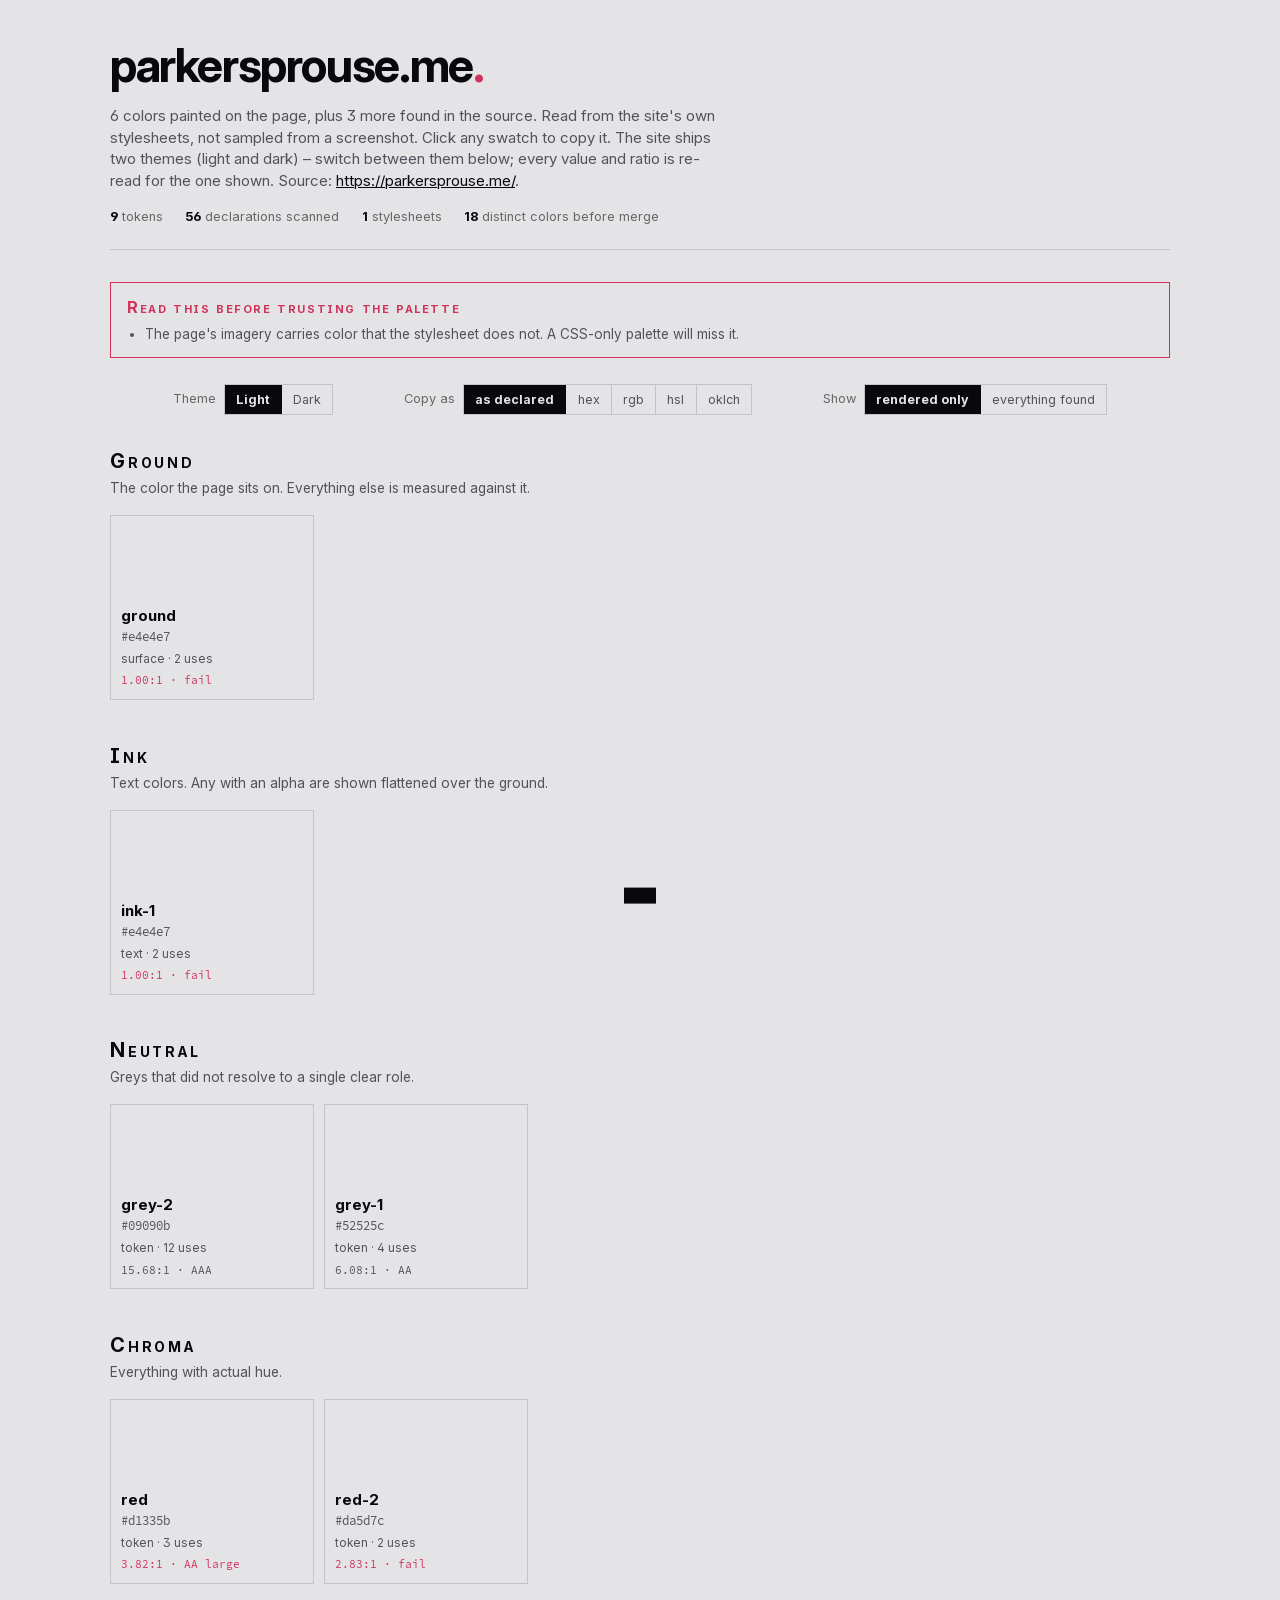
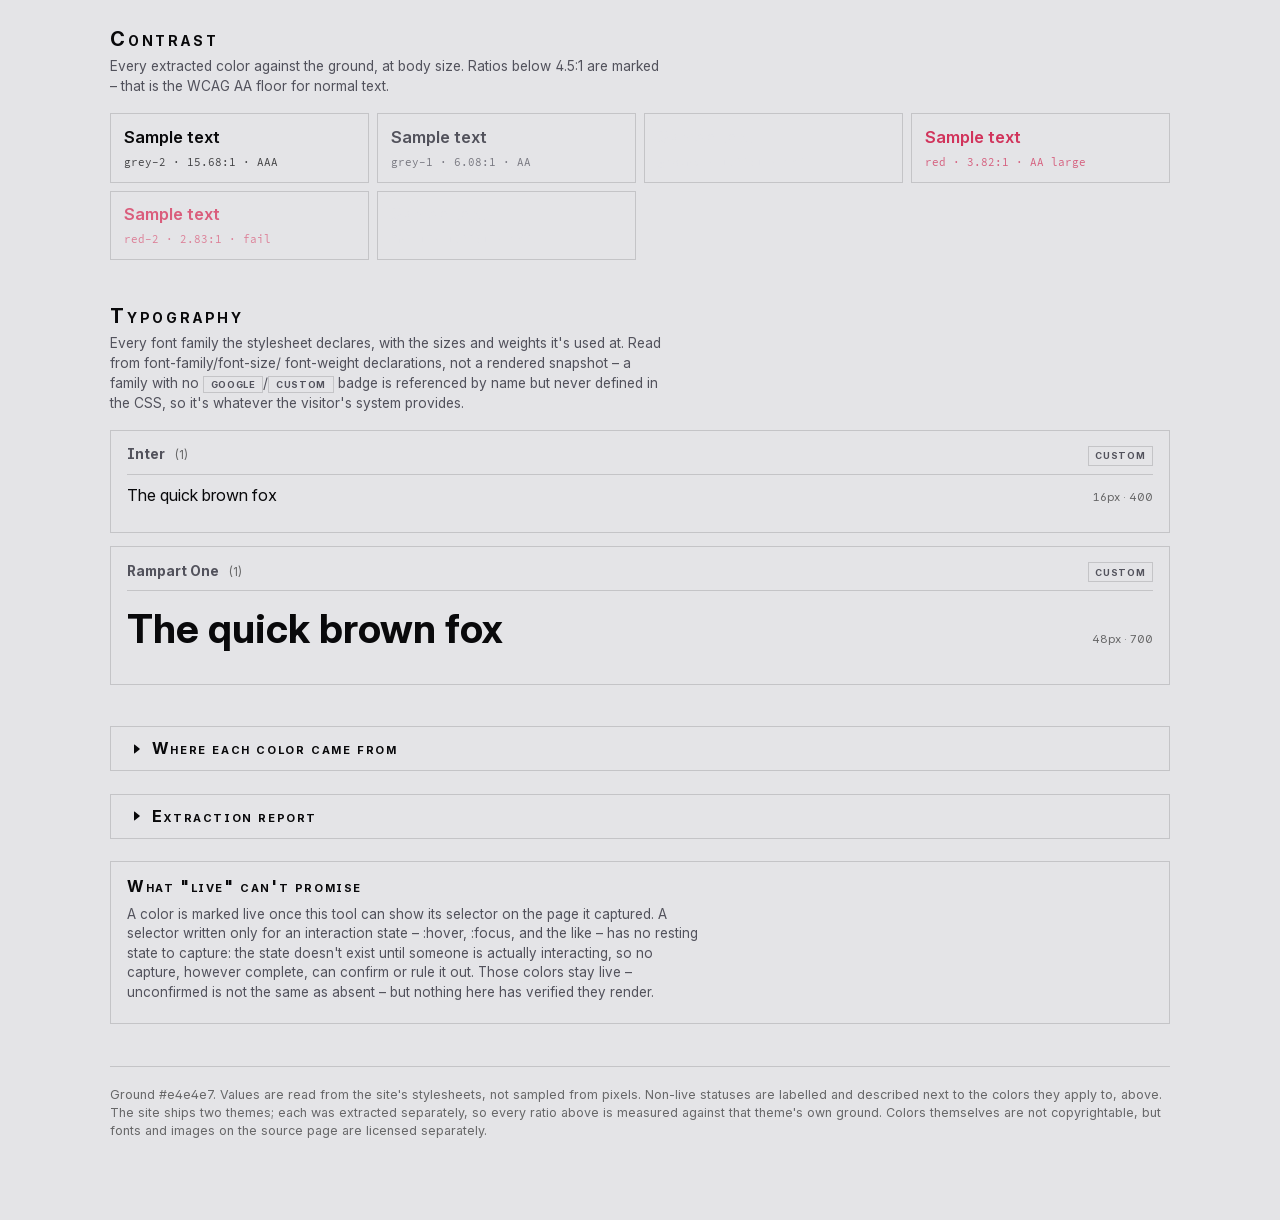
==== commit df3e332e: "Added font extraction and display" ====
--- a/example/index.html
+++ b/example/index.html
@@ -5,11 +5,84 @@
     <meta name='viewport' content='width=device-width, initial-scale=1'>
     <title>parkersprouse.me · palette</title>
     <style>
+      /* Only the faces this report's own CSS can ever select are shipped --
+         SauceCodePro Nerd Font Mono is a Nerd Font (thousands of glyphs
+         per weight) and would otherwise cost several MB per unused weight
+         once inlined as a data URI (see below). No element in this
+         template ever renders italic text or an explicit SauceCodePro
+         weight other than the browser default (regular, carried by
+         `code`/`.mono` with no font-weight override) -- verified by
+         reading every selector that sets `font-family` or `font-weight`
+         in this file, not assumed. Inter Variable is a single variable
+         -weight file regardless, so it is not a per-weight cost the same
+         way; only its unused italic face is dropped. PLAN.md T29. */
+      @font-face {
+        font-family: 'Inter Variable';
+        font-style: normal;
+        font-display: swap;
+        font-weight: 100 900;
+        src: url('[data-uri]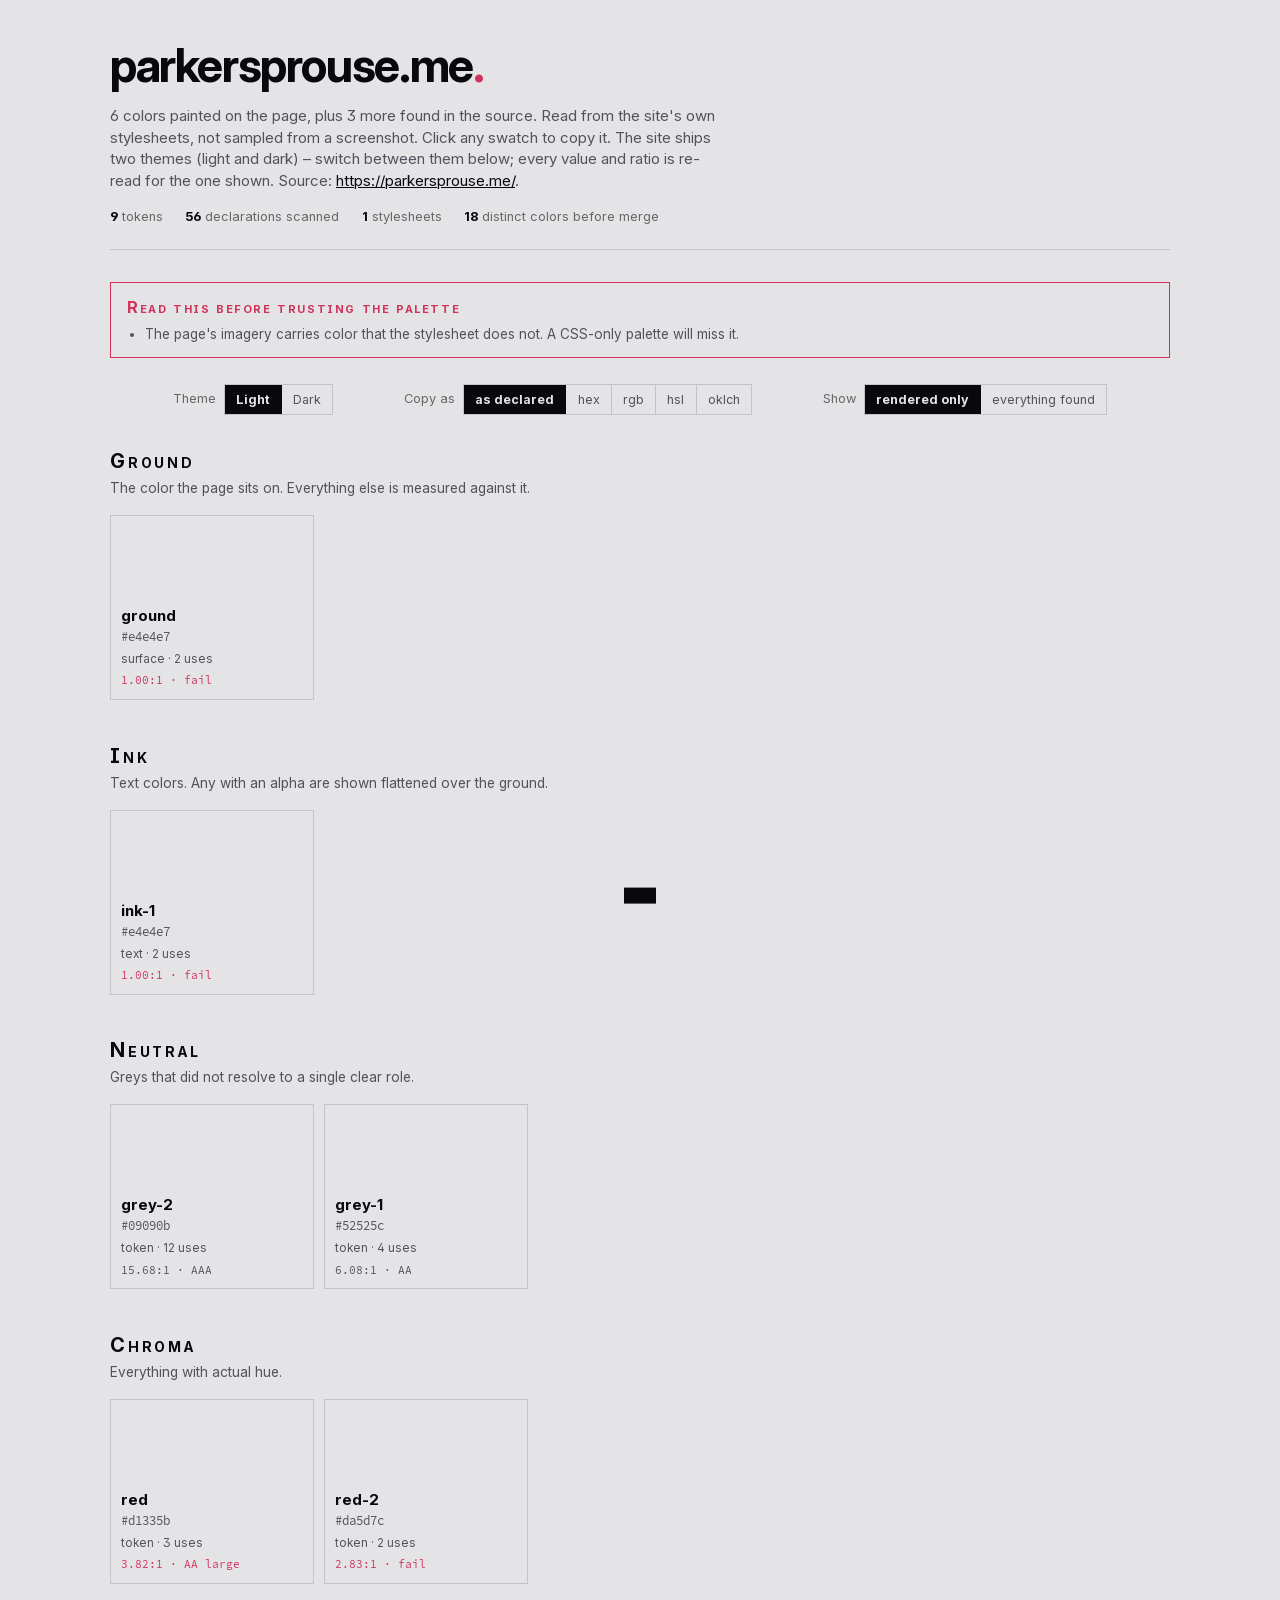
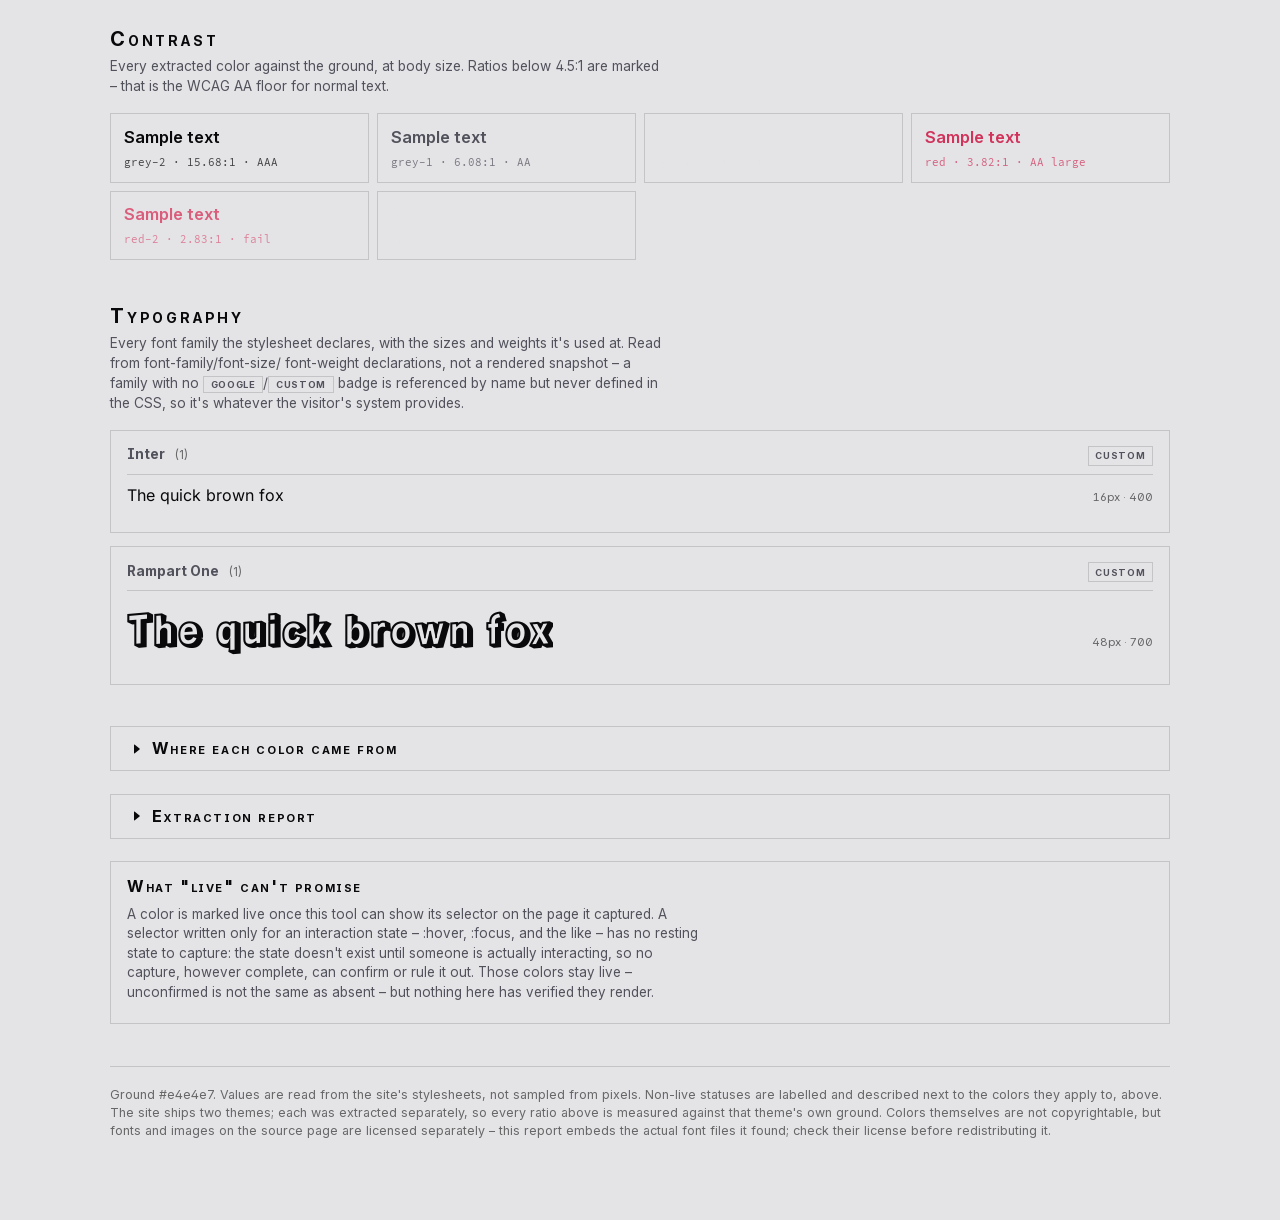
==== commit f3b56999: "Updated examples to utilize new '--fonts' flag" ====
--- a/example/index.html
+++ b/example/index.html
@@ -81,7 +81,27 @@
     --ui-toast-fg: #09090b;
   } gets
          its own text substitution rather than being hand-written inline. -->
-    <style id='site-fonts'></style>
+    <style id='site-fonts'>@font-face {
+  font-family: "Inter";
+  src: url([data-uri]) format("woff2");
+  font-weight: 400;
+  font-style: normal;
+  font-display: swap;
+}
+@font-face {
+  font-family: "Inter";
+  src: url([data-uri]) format("woff2");
+  font-weight: 400;
+  font-style: italic;
+  font-display: swap;
+}
+@font-face {
+  font-family: "Rampart One";
+  src: url([data-uri]) format("woff2");
+  font-weight: 400;
+  font-style: normal;
+  font-display: swap;
+}</style>
     <style>
 
         :root {
@@ -767,7 +787,7 @@
 
     <div id='toast' role='status' aria-live='polite'></div>
 
-    <script type='application/json' id='palette-data'>{"name": "parkersprouse.me", "source": "https://parkersprouse.me/", "ground": "#e4e4e7", "groundSource": "html,body { background-color } in https://parkersprouse.me/index-yuSfdUTd.css", "generated": "2026-08-23T15:29:00-05:00", "schemaVersion": 1, "stats": {"stylesheets": 1, "declarationsScanned": 56, "distinctColors": 18, "afterMerge": 9, "customProperties": 11, "customPropertiesReferenced": 11, "sources": [{"source": "https://parkersprouse.me/index-yuSfdUTd.css", "origin": "parkersprouse.me", "thirdParty": false, "declarations": 65}]}, "warnings": ["The page's imagery carries color that the stylesheet does not. A CSS-only palette will miss it."], "defaultTheme": "base", "themes": [{"id": "base", "appearance": "light", "scope": "", "ground": "#e4e4e7", "groundSource": "html,body { background-color } in https://parkersprouse.me/index-yuSfdUTd.css", "stats": {"stylesheets": 1, "declarationsScanned": 56, "distinctColors": 18, "afterMerge": 9, "customProperties": 11, "customPropertiesReferenced": 11, "sources": [{"source": "https://parkersprouse.me/index-yuSfdUTd.css", "origin": "parkersprouse.me", "thirdParty": false, "declarations": 65}]}, "colors": [{"name": "grey-2", "group": "neutral", "role": "token", "status": "live", "hex": "#09090b", "rgb": [9, 9, 11], "css": {"hex": "#09090b", "rgb": "rgb(9 9 11)", "hsl": "hsl(240.0 10.0% 3.9%)", "oklch": "oklch(14.08% 0.0044 285.8)"}, "neutral": true, "score": 41.6, "occurrences": 12, "contrastOnGround": 15.68, "wcagOnGround": "AAA", "usedIn": ["--border-color", "--box-shadow-color", "--link-color", "--text-color", "background-color", "border", "border-bottom", "box-shadow", "color"], "examples": [{"selector": "html,body", "property": "color", "source": "https://parkersprouse.me/index-yuSfdUTd.css", "matchCount": 2, "matches": ["html", "html > body"]}, {"selector": ":root,.light", "property": "--border-color", "source": "https://parkersprouse.me/index-yuSfdUTd.css", "matchCount": 1, "matches": ["html"]}, {"selector": ":root,.light", "property": "--box-shadow-color", "source": "https://parkersprouse.me/index-yuSfdUTd.css", "matchCount": 1, "matches": ["html"]}, {"selector": ":root,.light", "property": "--link-color", "source": "https://parkersprouse.me/index-yuSfdUTd.css", "matchCount": 1, "matches": ["html"]}, {"selector": ":root,.light", "property": "--text-color", "source": "https://parkersprouse.me/index-yuSfdUTd.css", "matchCount": 1, "matches": ["html"]}, {"selector": "a", "property": "color", "source": "https://parkersprouse.me/index-yuSfdUTd.css", "matchCount": 28, "matches": ["ul.blank-list > li > a.with-icon", "ul.blank-list > li > a.with-icon"]}], "customProperties": ["--border-color", "--box-shadow-color", "--link-color", "--text-color"]}, {"name": "grey-1", "group": "neutral", "role": "token", "status": "live", "hex": "#52525c", "rgb": [82, 82, 92], "css": {"hex": "#52525c", "rgb": "rgb(82 82 92)", "hsl": "hsl(240.0 5.7% 34.1%)", "oklch": "oklch(44.22% 0.0162 285.7)"}, "neutral": true, "score": 15.6, "occurrences": 4, "contrastOnGround": 6.08, "wcagOnGround": "AA", "usedIn": ["--svg-alt-color", "--text-muted-color", "color", "fill"], "examples": [{"selector": ":root,.light", "property": "--svg-alt-color", "source": "https://parkersprouse.me/index-yuSfdUTd.css", "matchCount": 1, "matches": ["html"]}, {"selector": ":root,.light", "property": "--text-muted-color", "source": "https://parkersprouse.me/index-yuSfdUTd.css", "matchCount": 1, "matches": ["html"]}, {"selector": ".with-icon>svg.duotone path.duotone--secondary", "property": "fill", "source": "https://parkersprouse.me/index-yuSfdUTd.css", "matchCount": 2, "matches": ["a.with-icon > svg.duotone > path.duotone--seconda…", "a.with-icon > svg.duotone > path.duotone--seconda…"]}, {"selector": ".text-muted", "property": "color", "source": "https://parkersprouse.me/index-yuSfdUTd.css", "matchCount": 1, "matches": ["ul.blank-list > li > span.text-muted.with-icon"]}], "customProperties": ["--svg-alt-color", "--text-muted-color"]}, {"name": "ground", "group": "ground", "role": "surface", "status": "live", "hex": "#e4e4e7", "rgb": [228, 228, 231], "css": {"hex": "#e4e4e7", "rgb": "rgb(228 228 231)", "hsl": "hsl(240.0 5.9% 90.0%)", "oklch": "oklch(91.97% 0.004 286.3)"}, "neutral": true, "score": 12.6, "occurrences": 2, "contrastOnGround": 1.0, "wcagOnGround": "fail", "usedIn": ["--bg-color", "background-color"], "examples": [{"selector": "html,body", "property": "background-color", "source": "https://parkersprouse.me/index-yuSfdUTd.css", "matchCount": 2, "matches": ["html", "html > body"]}, {"selector": ":root,.light", "property": "--bg-color", "source": "https://parkersprouse.me/index-yuSfdUTd.css", "matchCount": 1, "matches": ["html"]}], "customProperties": ["--bg-color"]}, {"name": "red", "group": "chroma", "role": "token", "status": "live", "hex": "#d1335b", "rgb": [209, 51, 91], "css": {"hex": "#d1335b", "rgb": "rgb(209 51 91)", "hsl": "hsl(344.8 63.2% 51.0%)", "oklch": "oklch(57.53% 0.1938 11.5)"}, "neutral": false, "score": 7.9, "occurrences": 3, "contrastOnGround": 3.82, "wcagOnGround": "AA large", "usedIn": ["--link-hover-color", "color"], "examples": [{"selector": ":root,.light", "property": "--link-hover-color", "source": "https://parkersprouse.me/index-yuSfdUTd.css", "matchCount": 1, "matches": ["html"]}, {"selector": "a:hover", "property": "color", "source": "https://parkersprouse.me/index-yuSfdUTd.css", "matchCount": null, "reason": "dynamicState"}, {"selector": ".theme-toggle button:hover", "property": "color", "source": "https://parkersprouse.me/index-yuSfdUTd.css", "matchCount": null, "reason": "dynamicState"}], "customProperties": ["--link-hover-color"]}, {"name": "red-2", "group": "chroma", "role": "token", "status": "live", "hex": "#da5d7c", "rgb": [218, 93, 124], "css": {"hex": "#da5d7c", "rgb": "rgb(218 93 124)", "hsl": "hsl(345.1 62.8% 61.0%)", "oklch": "oklch(64.34% 0.1587 7.3)"}, "neutral": false, "score": 6.9, "occurrences": 2, "contrastOnGround": 2.83, "wcagOnGround": "fail", "usedIn": ["--svg-alt-hover-color", "fill"], "examples": [{"selector": ":root,.light", "property": "--svg-alt-hover-color", "source": "https://parkersprouse.me/index-yuSfdUTd.css", "matchCount": 1, "matches": ["html"]}, {"selector": ".with-icon:hover>svg.duotone path.duotone--secondary", "property": "fill", "source": "https://parkersprouse.me/index-yuSfdUTd.css", "matchCount": null, "reason": "dynamicState"}], "customProperties": ["--svg-alt-hover-color"]}, {"name": "ink-1", "group": "ink", "role": "text", "status": "live", "hex": "#e4e4e7", "rgb": [228, 228, 231], "css": {"hex": "#e4e4e7", "rgb": "rgb(228 228 231)", "hsl": "hsl(240.0 5.9% 90.0%)", "oklch": "oklch(91.97% 0.004 286.3)"}, "neutral": true, "score": 1.6, "occurrences": 2, "contrastOnGround": 1.0, "wcagOnGround": "fail", "usedIn": ["color"], "examples": [{"selector": "::-moz-selection", "property": "color", "source": "https://parkersprouse.me/index-yuSfdUTd.css", "matchCount": null, "reason": "uncompilable"}, {"selector": "::selection", "property": "color", "source": "https://parkersprouse.me/index-yuSfdUTd.css", "matchCount": 172, "matches": ["html", "html > head"]}]}, {"name": "line", "group": "line", "role": "line", "status": "unmatched", "hex": "#a0a0a0", "rgb": [160, 160, 160], "css": {"hex": "#a0a0a0", "rgb": "rgb(160 160 160)", "hsl": "hsl(0.0 0.0% 62.7%)", "oklch": "oklch(70.58% 0.0 0.0)"}, "neutral": true, "score": 1.0, "occurrences": 1, "contrastOnGround": 2.06, "wcagOnGround": "fail", "usedIn": ["border"], "examples": [{"selector": ":where(fieldset)", "property": "border", "source": "https://parkersprouse.me/index-yuSfdUTd.css", "matchCount": 0}]}, {"name": "ink-2", "group": "ink", "role": "text", "status": "unmatched", "hex": "#000000", "rgb": [0, 0, 0], "css": {"hex": "#000000", "rgb": "rgb(0 0 0)", "hsl": "hsl(0.0 0.0% 0.0%)", "oklch": "oklch(0.0% 0.0 0.0)"}, "neutral": true, "score": 1.0, "occurrences": 1, "contrastOnGround": 16.55, "wcagOnGround": "AAA", "usedIn": ["color"], "examples": [{"selector": ":where(dialog)", "property": "color", "source": "https://parkersprouse.me/index-yuSfdUTd.css", "matchCount": 0}]}, {"name": "surface", "group": "surface", "role": "surface", "status": "unmatched", "hex": "#ffffff", "rgb": [255, 255, 255], "css": {"hex": "#ffffff", "rgb": "rgb(255 255 255)", "hsl": "hsl(0.0 0.0% 100.0%)", "oklch": "oklch(100.0% 0.0 0.0)"}, "neutral": true, "score": 1.0, "occurrences": 1, "contrastOnGround": 1.27, "wcagOnGround": "fail", "usedIn": ["background-color"], "examples": [{"selector": ":where(dialog)", "property": "background-color", "source": "https://parkersprouse.me/index-yuSfdUTd.css", "matchCount": 0}]}]}, {"id": "dark", "appearance": "dark", "scope": "dark", "ground": "#09090b", "groundSource": "html,body { background-color } in https://parkersprouse.me/index-yuSfdUTd.css", "stats": {"stylesheets": 1, "declarationsScanned": 65, "distinctColors": 20, "afterMerge": 9, "customProperties": 11, "customPropertiesReferenced": 11, "sources": [{"source": "https://parkersprouse.me/index-yuSfdUTd.css", "origin": "parkersprouse.me", "thirdParty": false, "declarations": 65}]}, "colors": [{"name": "grey-2", "group": "neutral", "role": "token", "status": "live", "hex": "#e4e4e7", "rgb": [228, 228, 231], "css": {"hex": "#e4e4e7", "rgb": "rgb(228 228 231)", "hsl": "hsl(240.0 5.9% 90.0%)", "oklch": "oklch(91.97% 0.004 286.3)"}, "neutral": true, "score": 38.9, "occurrences": 9, "contrastOnGround": 15.68, "wcagOnGround": "AAA", "usedIn": ["--bg-color", "--link-color", "--text-color", "background-color", "color"], "examples": [{"selector": ".dark", "property": "--link-color", "source": "https://parkersprouse.me/index-yuSfdUTd.css", "matchCount": 1, "matches": ["html"]}, {"selector": ".dark", "property": "--text-color", "source": "https://parkersprouse.me/index-yuSfdUTd.css", "matchCount": 1, "matches": ["html"]}, {"selector": "html,body", "property": "color", "source": "https://parkersprouse.me/index-yuSfdUTd.css", "matchCount": 2, "matches": ["html", "html > body"]}, {"selector": ":root,.light", "property": "--bg-color", "source": "https://parkersprouse.me/index-yuSfdUTd.css", "matchCount": 1, "matches": ["html"]}, {"selector": ":root,.light", "property": "--link-color", "source": "https://parkersprouse.me/index-yuSfdUTd.css", "matchCount": 1, "matches": ["html"]}, {"selector": "a", "property": "color", "source": "https://parkersprouse.me/index-yuSfdUTd.css", "matchCount": 28, "matches": ["ul.blank-list > li > a.with-icon", "ul.blank-list > li > a.with-icon"]}], "customProperties": ["--bg-color", "--link-color", "--text-color"]}, {"name": "ground", "group": "ground", "role": "token", "status": "live", "hex": "#09090b", "rgb": [9, 9, 11], "css": {"hex": "#09090b", "rgb": "rgb(9 9 11)", "hsl": "hsl(240.0 10.0% 3.9%)", "oklch": "oklch(14.08% 0.0044 285.8)"}, "neutral": true, "score": 27.7, "occurrences": 6, "contrastOnGround": 1.0, "wcagOnGround": "fail", "usedIn": ["--bg-color", "--border-color", "--text-color", "background-color", "color"], "examples": [{"selector": ".dark", "property": "--bg-color", "source": "https://parkersprouse.me/index-yuSfdUTd.css", "matchCount": 1, "matches": ["html"]}, {"selector": "html,body", "property": "background-color", "source": "https://parkersprouse.me/index-yuSfdUTd.css", "matchCount": 2, "matches": ["html", "html > body"]}, {"selector": ":root,.light", "property": "--border-color", "source": "https://parkersprouse.me/index-yuSfdUTd.css", "matchCount": 1, "matches": ["html"]}, {"selector": ":root,.light", "property": "--text-color", "source": "https://parkersprouse.me/index-yuSfdUTd.css", "matchCount": 1, "matches": ["html"]}, {"selector": "::-moz-selection", "property": "color", "source": "https://parkersprouse.me/index-yuSfdUTd.css", "matchCount": null, "reason": "uncompilable"}, {"selector": "::selection", "property": "color", "source": "https://parkersprouse.me/index-yuSfdUTd.css", "matchCount": 172, "matches": ["html", "html > head"]}], "customProperties": ["--bg-color", "--border-color", "--text-color"]}, {"name": "grey-4", "group": "neutral", "role": "token", "status": "live", "hex": "#3f3f46", "rgb": [63, 63, 70], "css": {"hex": "#3f3f46", "rgb": "rgb(63 63 70)", "hsl": "hsl(240.0 5.3% 26.1%)", "oklch": "oklch(37.03% 0.0119 285.8)"}, "neutral": true, "score": 25.2, "occurrences": 6, "contrastOnGround": 1.91, "wcagOnGround": "fail", "usedIn": ["--border-color", "--box-shadow-color", "border", "border-bottom", "box-shadow"], "examples": [{"selector": ".dark", "property": "--border-color", "source": "https://parkersprouse.me/index-yuSfdUTd.css", "matchCount": 1, "matches": ["html"]}, {"selector": ".dark", "property": "--box-shadow-color", "source": "https://parkersprouse.me/index-yuSfdUTd.css", "matchCount": 1, "matches": ["html"]}, {"selector": ":root,.light", "property": "--box-shadow-color", "source": "https://parkersprouse.me/index-yuSfdUTd.css", "matchCount": 1, "matches": ["html"]}, {"selector": ".list-container", "property": "border", "source": "https://parkersprouse.me/index-yuSfdUTd.css", "matchCount": 4, "matches": ["div.page-container > div.flex-container > div.lis…", "div.page-container > div.flex-container > div.lis…"]}, {"selector": ".list-container>.header", "property": "border-bottom", "source": "https://parkersprouse.me/index-yuSfdUTd.css", "matchCount": 4, "matches": ["div.flex-container > div.list-container > span.he…", "div.flex-container > div.list-container > span.he…"]}, {"selector": ".list-container", "property": "box-shadow", "source": "https://parkersprouse.me/index-yuSfdUTd.css", "matchCount": 4, "matches": ["div.page-container > div.flex-container > div.lis…", "div.page-container > div.flex-container > div.lis…"]}], "customProperties": ["--border-color", "--box-shadow-color"]}, {"name": "grey-1", "group": "neutral", "role": "token", "status": "live", "hex": "#9f9fa9", "rgb": [159, 159, 169], "css": {"hex": "#9f9fa9", "rgb": "rgb(159 159 169)", "hsl": "hsl(240.0 5.5% 64.3%)", "oklch": "oklch(70.57% 0.0144 286.0)"}, "neutral": true, "score": 18.4, "occurrences": 5, "contrastOnGround": 7.59, "wcagOnGround": "AAA", "usedIn": ["--svg-alt-color", "--text-muted-color", "border", "color", "fill"], "examples": [{"selector": ".dark", "property": "--svg-alt-color", "source": "https://parkersprouse.me/index-yuSfdUTd.css", "matchCount": 1, "matches": ["html"]}, {"selector": ".dark", "property": "--text-muted-color", "source": "https://parkersprouse.me/index-yuSfdUTd.css", "matchCount": 1, "matches": ["html"]}, {"selector": ".with-icon>svg.duotone path.duotone--secondary", "property": "fill", "source": "https://parkersprouse.me/index-yuSfdUTd.css", "matchCount": 2, "matches": ["a.with-icon > svg.duotone > path.duotone--seconda…", "a.with-icon > svg.duotone > path.duotone--seconda…"]}, {"selector": ".text-muted", "property": "color", "source": "https://parkersprouse.me/index-yuSfdUTd.css", "matchCount": 1, "matches": ["ul.blank-list > li > span.text-muted.with-icon"]}, {"selector": ":where(fieldset)", "property": "border", "source": "https://parkersprouse.me/index-yuSfdUTd.css", "matchCount": 0}], "customProperties": ["--svg-alt-color", "--text-muted-color"], "mergedFrom": ["#a0a0a0"]}, {"name": "red", "group": "chroma", "role": "token", "status": "live", "hex": "#da5d7c", "rgb": [218, 93, 124], "css": {"hex": "#da5d7c", "rgb": "rgb(218 93 124)", "hsl": "hsl(345.1 62.8% 61.0%)", "oklch": "oklch(64.34% 0.1587 7.3)"}, "neutral": false, "score": 15.1, "occurrences": 4, "contrastOnGround": 5.53, "wcagOnGround": "AA", "usedIn": ["--link-hover-color", "--svg-alt-hover-color", "color"], "examples": [{"selector": ".dark", "property": "--link-hover-color", "source": "https://parkersprouse.me/index-yuSfdUTd.css", "matchCount": 1, "matches": ["html"]}, {"selector": ":root,.light", "property": "--svg-alt-hover-color", "source": "https://parkersprouse.me/index-yuSfdUTd.css", "matchCount": 1, "matches": ["html"]}, {"selector": "a:hover", "property": "color", "source": "https://parkersprouse.me/index-yuSfdUTd.css", "matchCount": null, "reason": "dynamicState"}, {"selector": ".theme-toggle button:hover", "property": "color", "source": "https://parkersprouse.me/index-yuSfdUTd.css", "matchCount": null, "reason": "dynamicState"}], "customProperties": ["--link-hover-color", "--svg-alt-hover-color"]}, {"name": "red-2", "group": "chroma", "role": "token", "status": "live", "hex": "#d1335b", "rgb": [209, 51, 91], "css": {"hex": "#d1335b", "rgb": "rgb(209 51 91)", "hsl": "hsl(344.8 63.2% 51.0%)", "oklch": "oklch(57.53% 0.1938 11.5)"}, "neutral": false, "score": 14.1, "occurrences": 3, "contrastOnGround": 4.11, "wcagOnGround": "AA large", "usedIn": ["--link-hover-color", "--svg-alt-hover-color", "fill"], "examples": [{"selector": ".dark", "property": "--svg-alt-hover-color", "source": "https://parkersprouse.me/index-yuSfdUTd.css", "matchCount": 1, "matches": ["html"]}, {"selector": ":root,.light", "property": "--link-hover-color", "source": "https://parkersprouse.me/index-yuSfdUTd.css", "matchCount": 1, "matches": ["html"]}, {"selector": ".with-icon:hover>svg.duotone path.duotone--secondary", "property": "fill", "source": "https://parkersprouse.me/index-yuSfdUTd.css", "matchCount": null, "reason": "dynamicState"}], "customProperties": ["--link-hover-color", "--svg-alt-hover-color"]}, {"name": "grey-3", "group": "neutral", "role": "token", "status": "live", "hex": "#52525c", "rgb": [82, 82, 92], "css": {"hex": "#52525c", "rgb": "rgb(82 82 92)", "hsl": "hsl(240.0 5.7% 34.1%)", "oklch": "oklch(44.22% 0.0162 285.7)"}, "neutral": true, "score": 12.6, "occurrences": 2, "contrastOnGround": 2.58, "wcagOnGround": "fail", "usedIn": ["--svg-alt-color", "--text-muted-color"], "examples": [{"selector": ":root,.light", "property": "--svg-alt-color", "source": "https://parkersprouse.me/index-yuSfdUTd.css", "matchCount": 1, "matches": ["html"]}, {"selector": ":root,.light", "property": "--text-muted-color", "source": "https://parkersprouse.me/index-yuSfdUTd.css", "matchCount": 1, "matches": ["html"]}], "customProperties": ["--svg-alt-color", "--text-muted-color"]}, {"name": "ink-2", "group": "ink", "role": "text", "status": "unmatched", "hex": "#000000", "rgb": [0, 0, 0], "css": {"hex": "#000000", "rgb": "rgb(0 0 0)", "hsl": "hsl(0.0 0.0% 0.0%)", "oklch": "oklch(0.0% 0.0 0.0)"}, "neutral": true, "score": 1.0, "occurrences": 1, "contrastOnGround": 1.06, "wcagOnGround": "fail", "usedIn": ["color"], "examples": [{"selector": ":where(dialog)", "property": "color", "source": "https://parkersprouse.me/index-yuSfdUTd.css", "matchCount": 0}]}, {"name": "surface", "group": "surface", "role": "surface", "status": "unmatched", "hex": "#ffffff", "rgb": [255, 255, 255], "css": {"hex": "#ffffff", "rgb": "rgb(255 255 255)", "hsl": "hsl(0.0 0.0% 100.0%)", "oklch": "oklch(100.0% 0.0 0.0)"}, "neutral": true, "score": 1.0, "occurrences": 1, "contrastOnGround": 19.9, "wcagOnGround": "AAA", "usedIn": ["background-color"], "examples": [{"selector": ":where(dialog)", "property": "background-color", "source": "https://parkersprouse.me/index-yuSfdUTd.css", "matchCount": 0}]}]}], "colors": [{"name": "grey-2", "group": "neutral", "role": "token", "status": "live", "hex": "#09090b", "rgb": [9, 9, 11], "css": {"hex": "#09090b", "rgb": "rgb(9 9 11)", "hsl": "hsl(240.0 10.0% 3.9%)", "oklch": "oklch(14.08% 0.0044 285.8)"}, "neutral": true, "score": 41.6, "occurrences": 12, "contrastOnGround": 15.68, "wcagOnGround": "AAA", "usedIn": ["--border-color", "--box-shadow-color", "--link-color", "--text-color", "background-color", "border", "border-bottom", "box-shadow", "color"], "examples": [{"selector": "html,body", "property": "color", "source": "https://parkersprouse.me/index-yuSfdUTd.css", "matchCount": 2, "matches": ["html", "html > body"]}, {"selector": ":root,.light", "property": "--border-color", "source": "https://parkersprouse.me/index-yuSfdUTd.css", "matchCount": 1, "matches": ["html"]}, {"selector": ":root,.light", "property": "--box-shadow-color", "source": "https://parkersprouse.me/index-yuSfdUTd.css", "matchCount": 1, "matches": ["html"]}, {"selector": ":root,.light", "property": "--link-color", "source": "https://parkersprouse.me/index-yuSfdUTd.css", "matchCount": 1, "matches": ["html"]}, {"selector": ":root,.light", "property": "--text-color", "source": "https://parkersprouse.me/index-yuSfdUTd.css", "matchCount": 1, "matches": ["html"]}, {"selector": "a", "property": "color", "source": "https://parkersprouse.me/index-yuSfdUTd.css", "matchCount": 28, "matches": ["ul.blank-list > li > a.with-icon", "ul.blank-list > li > a.with-icon"]}], "customProperties": ["--border-color", "--box-shadow-color", "--link-color", "--text-color"]}, {"name": "grey-1", "group": "neutral", "role": "token", "status": "live", "hex": "#52525c", "rgb": [82, 82, 92], "css": {"hex": "#52525c", "rgb": "rgb(82 82 92)", "hsl": "hsl(240.0 5.7% 34.1%)", "oklch": "oklch(44.22% 0.0162 285.7)"}, "neutral": true, "score": 15.6, "occurrences": 4, "contrastOnGround": 6.08, "wcagOnGround": "AA", "usedIn": ["--svg-alt-color", "--text-muted-color", "color", "fill"], "examples": [{"selector": ":root,.light", "property": "--svg-alt-color", "source": "https://parkersprouse.me/index-yuSfdUTd.css", "matchCount": 1, "matches": ["html"]}, {"selector": ":root,.light", "property": "--text-muted-color", "source": "https://parkersprouse.me/index-yuSfdUTd.css", "matchCount": 1, "matches": ["html"]}, {"selector": ".with-icon>svg.duotone path.duotone--secondary", "property": "fill", "source": "https://parkersprouse.me/index-yuSfdUTd.css", "matchCount": 2, "matches": ["a.with-icon > svg.duotone > path.duotone--seconda…", "a.with-icon > svg.duotone > path.duotone--seconda…"]}, {"selector": ".text-muted", "property": "color", "source": "https://parkersprouse.me/index-yuSfdUTd.css", "matchCount": 1, "matches": ["ul.blank-list > li > span.text-muted.with-icon"]}], "customProperties": ["--svg-alt-color", "--text-muted-color"]}, {"name": "ground", "group": "ground", "role": "surface", "status": "live", "hex": "#e4e4e7", "rgb": [228, 228, 231], "css": {"hex": "#e4e4e7", "rgb": "rgb(228 228 231)", "hsl": "hsl(240.0 5.9% 90.0%)", "oklch": "oklch(91.97% 0.004 286.3)"}, "neutral": true, "score": 12.6, "occurrences": 2, "contrastOnGround": 1.0, "wcagOnGround": "fail", "usedIn": ["--bg-color", "background-color"], "examples": [{"selector": "html,body", "property": "background-color", "source": "https://parkersprouse.me/index-yuSfdUTd.css", "matchCount": 2, "matches": ["html", "html > body"]}, {"selector": ":root,.light", "property": "--bg-color", "source": "https://parkersprouse.me/index-yuSfdUTd.css", "matchCount": 1, "matches": ["html"]}], "customProperties": ["--bg-color"]}, {"name": "red", "group": "chroma", "role": "token", "status": "live", "hex": "#d1335b", "rgb": [209, 51, 91], "css": {"hex": "#d1335b", "rgb": "rgb(209 51 91)", "hsl": "hsl(344.8 63.2% 51.0%)", "oklch": "oklch(57.53% 0.1938 11.5)"}, "neutral": false, "score": 7.9, "occurrences": 3, "contrastOnGround": 3.82, "wcagOnGround": "AA large", "usedIn": ["--link-hover-color", "color"], "examples": [{"selector": ":root,.light", "property": "--link-hover-color", "source": "https://parkersprouse.me/index-yuSfdUTd.css", "matchCount": 1, "matches": ["html"]}, {"selector": "a:hover", "property": "color", "source": "https://parkersprouse.me/index-yuSfdUTd.css", "matchCount": null, "reason": "dynamicState"}, {"selector": ".theme-toggle button:hover", "property": "color", "source": "https://parkersprouse.me/index-yuSfdUTd.css", "matchCount": null, "reason": "dynamicState"}], "customProperties": ["--link-hover-color"]}, {"name": "red-2", "group": "chroma", "role": "token", "status": "live", "hex": "#da5d7c", "rgb": [218, 93, 124], "css": {"hex": "#da5d7c", "rgb": "rgb(218 93 124)", "hsl": "hsl(345.1 62.8% 61.0%)", "oklch": "oklch(64.34% 0.1587 7.3)"}, "neutral": false, "score": 6.9, "occurrences": 2, "contrastOnGround": 2.83, "wcagOnGround": "fail", "usedIn": ["--svg-alt-hover-color", "fill"], "examples": [{"selector": ":root,.light", "property": "--svg-alt-hover-color", "source": "https://parkersprouse.me/index-yuSfdUTd.css", "matchCount": 1, "matches": ["html"]}, {"selector": ".with-icon:hover>svg.duotone path.duotone--secondary", "property": "fill", "source": "https://parkersprouse.me/index-yuSfdUTd.css", "matchCount": null, "reason": "dynamicState"}], "customProperties": ["--svg-alt-hover-color"]}, {"name": "ink-1", "group": "ink", "role": "text", "status": "live", "hex": "#e4e4e7", "rgb": [228, 228, 231], "css": {"hex": "#e4e4e7", "rgb": "rgb(228 228 231)", "hsl": "hsl(240.0 5.9% 90.0%)", "oklch": "oklch(91.97% 0.004 286.3)"}, "neutral": true, "score": 1.6, "occurrences": 2, "contrastOnGround": 1.0, "wcagOnGround": "fail", "usedIn": ["color"], "examples": [{"selector": "::-moz-selection", "property": "color", "source": "https://parkersprouse.me/index-yuSfdUTd.css", "matchCount": null, "reason": "uncompilable"}, {"selector": "::selection", "property": "color", "source": "https://parkersprouse.me/index-yuSfdUTd.css", "matchCount": 172, "matches": ["html", "html > head"]}]}, {"name": "line", "group": "line", "role": "line", "status": "unmatched", "hex": "#a0a0a0", "rgb": [160, 160, 160], "css": {"hex": "#a0a0a0", "rgb": "rgb(160 160 160)", "hsl": "hsl(0.0 0.0% 62.7%)", "oklch": "oklch(70.58% 0.0 0.0)"}, "neutral": true, "score": 1.0, "occurrences": 1, "contrastOnGround": 2.06, "wcagOnGround": "fail", "usedIn": ["border"], "examples": [{"selector": ":where(fieldset)", "property": "border", "source": "https://parkersprouse.me/index-yuSfdUTd.css", "matchCount": 0}]}, {"name": "ink-2", "group": "ink", "role": "text", "status": "unmatched", "hex": "#000000", "rgb": [0, 0, 0], "css": {"hex": "#000000", "rgb": "rgb(0 0 0)", "hsl": "hsl(0.0 0.0% 0.0%)", "oklch": "oklch(0.0% 0.0 0.0)"}, "neutral": true, "score": 1.0, "occurrences": 1, "contrastOnGround": 16.55, "wcagOnGround": "AAA", "usedIn": ["color"], "examples": [{"selector": ":where(dialog)", "property": "color", "source": "https://parkersprouse.me/index-yuSfdUTd.css", "matchCount": 0}]}, {"name": "surface", "group": "surface", "role": "surface", "status": "unmatched", "hex": "#ffffff", "rgb": [255, 255, 255], "css": {"hex": "#ffffff", "rgb": "rgb(255 255 255)", "hsl": "hsl(0.0 0.0% 100.0%)", "oklch": "oklch(100.0% 0.0 0.0)"}, "neutral": true, "score": 1.0, "occurrences": 1, "contrastOnGround": 1.27, "wcagOnGround": "fail", "usedIn": ["background-color"], "examples": [{"selector": ":where(dialog)", "property": "background-color", "source": "https://parkersprouse.me/index-yuSfdUTd.css", "matchCount": 0}]}], "images": {"imageCount": 2, "pixelsSampled": 32911, "neutralSharePct": 38.8, "verdict": "The imagery carries color the stylesheet does not; a palette read from CSS alone will be incomplete.", "dominant": [{"hex": "#4c566a", "sharePct": 60.95, "neutral": false}, {"hex": "#ffffff", "sharePct": 22.88, "neutral": true}, {"hex": "#000000", "sharePct": 13.43, "neutral": true}, {"hex": "#3c4047", "sharePct": 0.76, "neutral": true}, {"hex": "#090a0d", "sharePct": 0.68, "neutral": true}, {"hex": "#20242b", "sharePct": 0.44, "neutral": true}, {"hex": "#cfd1d5", "sharePct": 0.39, "neutral": true}, {"hex": "#b5b7bd", "sharePct": 0.22, "neutral": true}, {"hex": "#919499", "sharePct": 0.12, "neutral": true}, {"hex": "#6e7178", "sharePct": 0.11, "neutral": true}]}, "fonts": [{"family": "Inter", "source": "custom", "totalCount": 1, "usages": [{"size": "1rem", "sizePx": 16.0, "weight": 400, "weightDeclared": "400", "style": "normal", "count": 1}], "faces": [{"weight": "400", "style": "normal", "src": [{"url": "https://parkersprouse.me/inter-latin-400-normal-C38fXH4l.woff2", "format": "woff2"}, {"url": "https://parkersprouse.me/inter-latin-400-normal-CyCys3Eg.woff", "format": "woff"}], "unicodeRange": ""}, {"weight": "400", "style": "italic", "src": [{"url": "https://parkersprouse.me/inter-latin-400-italic-D1l0FflY.woff2", "format": "woff2"}, {"url": "https://parkersprouse.me/inter-latin-400-italic-BmFrN47l.woff", "format": "woff"}], "unicodeRange": ""}]}, {"family": "Rampart One", "source": "custom", "totalCount": 1, "usages": [{"size": "3rem", "sizePx": 48.0, "weight": 700, "weightDeclared": "700", "style": "normal", "count": 1}], "faces": [{"weight": "400", "style": "normal", "src": [{"url": "https://parkersprouse.me/rampart-one-latin-400-normal-DD7gomWA.woff2", "format": "woff2"}, {"url": "https://parkersprouse.me/rampart-one-latin-400-normal-CG3yqfHI.woff", "format": "woff"}], "unicodeRange": ""}]}]}</script>
+    <script type='application/json' id='palette-data'>{"name": "parkersprouse.me", "source": "https://parkersprouse.me/", "ground": "#e4e4e7", "groundSource": "html,body { background-color } in https://parkersprouse.me/index-yuSfdUTd.css", "generated": "2026-08-23T18:32:35-05:00", "schemaVersion": 1, "stats": {"stylesheets": 1, "declarationsScanned": 56, "distinctColors": 18, "afterMerge": 9, "customProperties": 11, "customPropertiesReferenced": 11, "sources": [{"source": "https://parkersprouse.me/index-yuSfdUTd.css", "origin": "parkersprouse.me", "thirdParty": false, "declarations": 65}]}, "warnings": ["The page's imagery carries color that the stylesheet does not. A CSS-only palette will miss it."], "defaultTheme": "base", "themes": [{"id": "base", "appearance": "light", "scope": "", "ground": "#e4e4e7", "groundSource": "html,body { background-color } in https://parkersprouse.me/index-yuSfdUTd.css", "stats": {"stylesheets": 1, "declarationsScanned": 56, "distinctColors": 18, "afterMerge": 9, "customProperties": 11, "customPropertiesReferenced": 11, "sources": [{"source": "https://parkersprouse.me/index-yuSfdUTd.css", "origin": "parkersprouse.me", "thirdParty": false, "declarations": 65}]}, "colors": [{"name": "grey-2", "group": "neutral", "role": "token", "status": "live", "hex": "#09090b", "rgb": [9, 9, 11], "css": {"hex": "#09090b", "rgb": "rgb(9 9 11)", "hsl": "hsl(240.0 10.0% 3.9%)", "oklch": "oklch(14.08% 0.0044 285.8)"}, "neutral": true, "score": 41.6, "occurrences": 12, "contrastOnGround": 15.68, "wcagOnGround": "AAA", "usedIn": ["--border-color", "--box-shadow-color", "--link-color", "--text-color", "background-color", "border", "border-bottom", "box-shadow", "color"], "examples": [{"selector": "html,body", "property": "color", "source": "https://parkersprouse.me/index-yuSfdUTd.css", "matchCount": 2, "matches": ["html", "html > body"]}, {"selector": ":root,.light", "property": "--border-color", "source": "https://parkersprouse.me/index-yuSfdUTd.css", "matchCount": 1, "matches": ["html"]}, {"selector": ":root,.light", "property": "--box-shadow-color", "source": "https://parkersprouse.me/index-yuSfdUTd.css", "matchCount": 1, "matches": ["html"]}, {"selector": ":root,.light", "property": "--link-color", "source": "https://parkersprouse.me/index-yuSfdUTd.css", "matchCount": 1, "matches": ["html"]}, {"selector": ":root,.light", "property": "--text-color", "source": "https://parkersprouse.me/index-yuSfdUTd.css", "matchCount": 1, "matches": ["html"]}, {"selector": "a", "property": "color", "source": "https://parkersprouse.me/index-yuSfdUTd.css", "matchCount": 28, "matches": ["ul.blank-list > li > a.with-icon", "ul.blank-list > li > a.with-icon"]}], "customProperties": ["--border-color", "--box-shadow-color", "--link-color", "--text-color"]}, {"name": "grey-1", "group": "neutral", "role": "token", "status": "live", "hex": "#52525c", "rgb": [82, 82, 92], "css": {"hex": "#52525c", "rgb": "rgb(82 82 92)", "hsl": "hsl(240.0 5.7% 34.1%)", "oklch": "oklch(44.22% 0.0162 285.7)"}, "neutral": true, "score": 15.6, "occurrences": 4, "contrastOnGround": 6.08, "wcagOnGround": "AA", "usedIn": ["--svg-alt-color", "--text-muted-color", "color", "fill"], "examples": [{"selector": ":root,.light", "property": "--svg-alt-color", "source": "https://parkersprouse.me/index-yuSfdUTd.css", "matchCount": 1, "matches": ["html"]}, {"selector": ":root,.light", "property": "--text-muted-color", "source": "https://parkersprouse.me/index-yuSfdUTd.css", "matchCount": 1, "matches": ["html"]}, {"selector": ".with-icon>svg.duotone path.duotone--secondary", "property": "fill", "source": "https://parkersprouse.me/index-yuSfdUTd.css", "matchCount": 2, "matches": ["a.with-icon > svg.duotone > path.duotone--seconda…", "a.with-icon > svg.duotone > path.duotone--seconda…"]}, {"selector": ".text-muted", "property": "color", "source": "https://parkersprouse.me/index-yuSfdUTd.css", "matchCount": 1, "matches": ["ul.blank-list > li > span.text-muted.with-icon"]}], "customProperties": ["--svg-alt-color", "--text-muted-color"]}, {"name": "ground", "group": "ground", "role": "surface", "status": "live", "hex": "#e4e4e7", "rgb": [228, 228, 231], "css": {"hex": "#e4e4e7", "rgb": "rgb(228 228 231)", "hsl": "hsl(240.0 5.9% 90.0%)", "oklch": "oklch(91.97% 0.004 286.3)"}, "neutral": true, "score": 12.6, "occurrences": 2, "contrastOnGround": 1.0, "wcagOnGround": "fail", "usedIn": ["--bg-color", "background-color"], "examples": [{"selector": "html,body", "property": "background-color", "source": "https://parkersprouse.me/index-yuSfdUTd.css", "matchCount": 2, "matches": ["html", "html > body"]}, {"selector": ":root,.light", "property": "--bg-color", "source": "https://parkersprouse.me/index-yuSfdUTd.css", "matchCount": 1, "matches": ["html"]}], "customProperties": ["--bg-color"]}, {"name": "red", "group": "chroma", "role": "token", "status": "live", "hex": "#d1335b", "rgb": [209, 51, 91], "css": {"hex": "#d1335b", "rgb": "rgb(209 51 91)", "hsl": "hsl(344.8 63.2% 51.0%)", "oklch": "oklch(57.53% 0.1938 11.5)"}, "neutral": false, "score": 7.9, "occurrences": 3, "contrastOnGround": 3.82, "wcagOnGround": "AA large", "usedIn": ["--link-hover-color", "color"], "examples": [{"selector": ":root,.light", "property": "--link-hover-color", "source": "https://parkersprouse.me/index-yuSfdUTd.css", "matchCount": 1, "matches": ["html"]}, {"selector": "a:hover", "property": "color", "source": "https://parkersprouse.me/index-yuSfdUTd.css", "matchCount": null, "reason": "dynamicState"}, {"selector": ".theme-toggle button:hover", "property": "color", "source": "https://parkersprouse.me/index-yuSfdUTd.css", "matchCount": null, "reason": "dynamicState"}], "customProperties": ["--link-hover-color"]}, {"name": "red-2", "group": "chroma", "role": "token", "status": "live", "hex": "#da5d7c", "rgb": [218, 93, 124], "css": {"hex": "#da5d7c", "rgb": "rgb(218 93 124)", "hsl": "hsl(345.1 62.8% 61.0%)", "oklch": "oklch(64.34% 0.1587 7.3)"}, "neutral": false, "score": 6.9, "occurrences": 2, "contrastOnGround": 2.83, "wcagOnGround": "fail", "usedIn": ["--svg-alt-hover-color", "fill"], "examples": [{"selector": ":root,.light", "property": "--svg-alt-hover-color", "source": "https://parkersprouse.me/index-yuSfdUTd.css", "matchCount": 1, "matches": ["html"]}, {"selector": ".with-icon:hover>svg.duotone path.duotone--secondary", "property": "fill", "source": "https://parkersprouse.me/index-yuSfdUTd.css", "matchCount": null, "reason": "dynamicState"}], "customProperties": ["--svg-alt-hover-color"]}, {"name": "ink-1", "group": "ink", "role": "text", "status": "live", "hex": "#e4e4e7", "rgb": [228, 228, 231], "css": {"hex": "#e4e4e7", "rgb": "rgb(228 228 231)", "hsl": "hsl(240.0 5.9% 90.0%)", "oklch": "oklch(91.97% 0.004 286.3)"}, "neutral": true, "score": 1.6, "occurrences": 2, "contrastOnGround": 1.0, "wcagOnGround": "fail", "usedIn": ["color"], "examples": [{"selector": "::-moz-selection", "property": "color", "source": "https://parkersprouse.me/index-yuSfdUTd.css", "matchCount": null, "reason": "uncompilable"}, {"selector": "::selection", "property": "color", "source": "https://parkersprouse.me/index-yuSfdUTd.css", "matchCount": 172, "matches": ["html", "html > head"]}]}, {"name": "line", "group": "line", "role": "line", "status": "unmatched", "hex": "#a0a0a0", "rgb": [160, 160, 160], "css": {"hex": "#a0a0a0", "rgb": "rgb(160 160 160)", "hsl": "hsl(0.0 0.0% 62.7%)", "oklch": "oklch(70.58% 0.0 0.0)"}, "neutral": true, "score": 1.0, "occurrences": 1, "contrastOnGround": 2.06, "wcagOnGround": "fail", "usedIn": ["border"], "examples": [{"selector": ":where(fieldset)", "property": "border", "source": "https://parkersprouse.me/index-yuSfdUTd.css", "matchCount": 0}]}, {"name": "ink-2", "group": "ink", "role": "text", "status": "unmatched", "hex": "#000000", "rgb": [0, 0, 0], "css": {"hex": "#000000", "rgb": "rgb(0 0 0)", "hsl": "hsl(0.0 0.0% 0.0%)", "oklch": "oklch(0.0% 0.0 0.0)"}, "neutral": true, "score": 1.0, "occurrences": 1, "contrastOnGround": 16.55, "wcagOnGround": "AAA", "usedIn": ["color"], "examples": [{"selector": ":where(dialog)", "property": "color", "source": "https://parkersprouse.me/index-yuSfdUTd.css", "matchCount": 0}]}, {"name": "surface", "group": "surface", "role": "surface", "status": "unmatched", "hex": "#ffffff", "rgb": [255, 255, 255], "css": {"hex": "#ffffff", "rgb": "rgb(255 255 255)", "hsl": "hsl(0.0 0.0% 100.0%)", "oklch": "oklch(100.0% 0.0 0.0)"}, "neutral": true, "score": 1.0, "occurrences": 1, "contrastOnGround": 1.27, "wcagOnGround": "fail", "usedIn": ["background-color"], "examples": [{"selector": ":where(dialog)", "property": "background-color", "source": "https://parkersprouse.me/index-yuSfdUTd.css", "matchCount": 0}]}]}, {"id": "dark", "appearance": "dark", "scope": "dark", "ground": "#09090b", "groundSource": "html,body { background-color } in https://parkersprouse.me/index-yuSfdUTd.css", "stats": {"stylesheets": 1, "declarationsScanned": 65, "distinctColors": 20, "afterMerge": 9, "customProperties": 11, "customPropertiesReferenced": 11, "sources": [{"source": "https://parkersprouse.me/index-yuSfdUTd.css", "origin": "parkersprouse.me", "thirdParty": false, "declarations": 65}]}, "colors": [{"name": "grey-2", "group": "neutral", "role": "token", "status": "live", "hex": "#e4e4e7", "rgb": [228, 228, 231], "css": {"hex": "#e4e4e7", "rgb": "rgb(228 228 231)", "hsl": "hsl(240.0 5.9% 90.0%)", "oklch": "oklch(91.97% 0.004 286.3)"}, "neutral": true, "score": 38.9, "occurrences": 9, "contrastOnGround": 15.68, "wcagOnGround": "AAA", "usedIn": ["--bg-color", "--link-color", "--text-color", "background-color", "color"], "examples": [{"selector": ".dark", "property": "--link-color", "source": "https://parkersprouse.me/index-yuSfdUTd.css", "matchCount": 1, "matches": ["html"]}, {"selector": ".dark", "property": "--text-color", "source": "https://parkersprouse.me/index-yuSfdUTd.css", "matchCount": 1, "matches": ["html"]}, {"selector": "html,body", "property": "color", "source": "https://parkersprouse.me/index-yuSfdUTd.css", "matchCount": 2, "matches": ["html", "html > body"]}, {"selector": ":root,.light", "property": "--bg-color", "source": "https://parkersprouse.me/index-yuSfdUTd.css", "matchCount": 1, "matches": ["html"]}, {"selector": ":root,.light", "property": "--link-color", "source": "https://parkersprouse.me/index-yuSfdUTd.css", "matchCount": 1, "matches": ["html"]}, {"selector": "a", "property": "color", "source": "https://parkersprouse.me/index-yuSfdUTd.css", "matchCount": 28, "matches": ["ul.blank-list > li > a.with-icon", "ul.blank-list > li > a.with-icon"]}], "customProperties": ["--bg-color", "--link-color", "--text-color"]}, {"name": "ground", "group": "ground", "role": "token", "status": "live", "hex": "#09090b", "rgb": [9, 9, 11], "css": {"hex": "#09090b", "rgb": "rgb(9 9 11)", "hsl": "hsl(240.0 10.0% 3.9%)", "oklch": "oklch(14.08% 0.0044 285.8)"}, "neutral": true, "score": 27.7, "occurrences": 6, "contrastOnGround": 1.0, "wcagOnGround": "fail", "usedIn": ["--bg-color", "--border-color", "--text-color", "background-color", "color"], "examples": [{"selector": ".dark", "property": "--bg-color", "source": "https://parkersprouse.me/index-yuSfdUTd.css", "matchCount": 1, "matches": ["html"]}, {"selector": "html,body", "property": "background-color", "source": "https://parkersprouse.me/index-yuSfdUTd.css", "matchCount": 2, "matches": ["html", "html > body"]}, {"selector": ":root,.light", "property": "--border-color", "source": "https://parkersprouse.me/index-yuSfdUTd.css", "matchCount": 1, "matches": ["html"]}, {"selector": ":root,.light", "property": "--text-color", "source": "https://parkersprouse.me/index-yuSfdUTd.css", "matchCount": 1, "matches": ["html"]}, {"selector": "::-moz-selection", "property": "color", "source": "https://parkersprouse.me/index-yuSfdUTd.css", "matchCount": null, "reason": "uncompilable"}, {"selector": "::selection", "property": "color", "source": "https://parkersprouse.me/index-yuSfdUTd.css", "matchCount": 172, "matches": ["html", "html > head"]}], "customProperties": ["--bg-color", "--border-color", "--text-color"]}, {"name": "grey-4", "group": "neutral", "role": "token", "status": "live", "hex": "#3f3f46", "rgb": [63, 63, 70], "css": {"hex": "#3f3f46", "rgb": "rgb(63 63 70)", "hsl": "hsl(240.0 5.3% 26.1%)", "oklch": "oklch(37.03% 0.0119 285.8)"}, "neutral": true, "score": 25.2, "occurrences": 6, "contrastOnGround": 1.91, "wcagOnGround": "fail", "usedIn": ["--border-color", "--box-shadow-color", "border", "border-bottom", "box-shadow"], "examples": [{"selector": ".dark", "property": "--border-color", "source": "https://parkersprouse.me/index-yuSfdUTd.css", "matchCount": 1, "matches": ["html"]}, {"selector": ".dark", "property": "--box-shadow-color", "source": "https://parkersprouse.me/index-yuSfdUTd.css", "matchCount": 1, "matches": ["html"]}, {"selector": ":root,.light", "property": "--box-shadow-color", "source": "https://parkersprouse.me/index-yuSfdUTd.css", "matchCount": 1, "matches": ["html"]}, {"selector": ".list-container", "property": "border", "source": "https://parkersprouse.me/index-yuSfdUTd.css", "matchCount": 4, "matches": ["div.page-container > div.flex-container > div.lis…", "div.page-container > div.flex-container > div.lis…"]}, {"selector": ".list-container>.header", "property": "border-bottom", "source": "https://parkersprouse.me/index-yuSfdUTd.css", "matchCount": 4, "matches": ["div.flex-container > div.list-container > span.he…", "div.flex-container > div.list-container > span.he…"]}, {"selector": ".list-container", "property": "box-shadow", "source": "https://parkersprouse.me/index-yuSfdUTd.css", "matchCount": 4, "matches": ["div.page-container > div.flex-container > div.lis…", "div.page-container > div.flex-container > div.lis…"]}], "customProperties": ["--border-color", "--box-shadow-color"]}, {"name": "grey-1", "group": "neutral", "role": "token", "status": "live", "hex": "#9f9fa9", "rgb": [159, 159, 169], "css": {"hex": "#9f9fa9", "rgb": "rgb(159 159 169)", "hsl": "hsl(240.0 5.5% 64.3%)", "oklch": "oklch(70.57% 0.0144 286.0)"}, "neutral": true, "score": 18.4, "occurrences": 5, "contrastOnGround": 7.59, "wcagOnGround": "AAA", "usedIn": ["--svg-alt-color", "--text-muted-color", "border", "color", "fill"], "examples": [{"selector": ".dark", "property": "--svg-alt-color", "source": "https://parkersprouse.me/index-yuSfdUTd.css", "matchCount": 1, "matches": ["html"]}, {"selector": ".dark", "property": "--text-muted-color", "source": "https://parkersprouse.me/index-yuSfdUTd.css", "matchCount": 1, "matches": ["html"]}, {"selector": ".with-icon>svg.duotone path.duotone--secondary", "property": "fill", "source": "https://parkersprouse.me/index-yuSfdUTd.css", "matchCount": 2, "matches": ["a.with-icon > svg.duotone > path.duotone--seconda…", "a.with-icon > svg.duotone > path.duotone--seconda…"]}, {"selector": ".text-muted", "property": "color", "source": "https://parkersprouse.me/index-yuSfdUTd.css", "matchCount": 1, "matches": ["ul.blank-list > li > span.text-muted.with-icon"]}, {"selector": ":where(fieldset)", "property": "border", "source": "https://parkersprouse.me/index-yuSfdUTd.css", "matchCount": 0}], "customProperties": ["--svg-alt-color", "--text-muted-color"], "mergedFrom": ["#a0a0a0"]}, {"name": "red", "group": "chroma", "role": "token", "status": "live", "hex": "#da5d7c", "rgb": [218, 93, 124], "css": {"hex": "#da5d7c", "rgb": "rgb(218 93 124)", "hsl": "hsl(345.1 62.8% 61.0%)", "oklch": "oklch(64.34% 0.1587 7.3)"}, "neutral": false, "score": 15.1, "occurrences": 4, "contrastOnGround": 5.53, "wcagOnGround": "AA", "usedIn": ["--link-hover-color", "--svg-alt-hover-color", "color"], "examples": [{"selector": ".dark", "property": "--link-hover-color", "source": "https://parkersprouse.me/index-yuSfdUTd.css", "matchCount": 1, "matches": ["html"]}, {"selector": ":root,.light", "property": "--svg-alt-hover-color", "source": "https://parkersprouse.me/index-yuSfdUTd.css", "matchCount": 1, "matches": ["html"]}, {"selector": "a:hover", "property": "color", "source": "https://parkersprouse.me/index-yuSfdUTd.css", "matchCount": null, "reason": "dynamicState"}, {"selector": ".theme-toggle button:hover", "property": "color", "source": "https://parkersprouse.me/index-yuSfdUTd.css", "matchCount": null, "reason": "dynamicState"}], "customProperties": ["--link-hover-color", "--svg-alt-hover-color"]}, {"name": "red-2", "group": "chroma", "role": "token", "status": "live", "hex": "#d1335b", "rgb": [209, 51, 91], "css": {"hex": "#d1335b", "rgb": "rgb(209 51 91)", "hsl": "hsl(344.8 63.2% 51.0%)", "oklch": "oklch(57.53% 0.1938 11.5)"}, "neutral": false, "score": 14.1, "occurrences": 3, "contrastOnGround": 4.11, "wcagOnGround": "AA large", "usedIn": ["--link-hover-color", "--svg-alt-hover-color", "fill"], "examples": [{"selector": ".dark", "property": "--svg-alt-hover-color", "source": "https://parkersprouse.me/index-yuSfdUTd.css", "matchCount": 1, "matches": ["html"]}, {"selector": ":root,.light", "property": "--link-hover-color", "source": "https://parkersprouse.me/index-yuSfdUTd.css", "matchCount": 1, "matches": ["html"]}, {"selector": ".with-icon:hover>svg.duotone path.duotone--secondary", "property": "fill", "source": "https://parkersprouse.me/index-yuSfdUTd.css", "matchCount": null, "reason": "dynamicState"}], "customProperties": ["--link-hover-color", "--svg-alt-hover-color"]}, {"name": "grey-3", "group": "neutral", "role": "token", "status": "live", "hex": "#52525c", "rgb": [82, 82, 92], "css": {"hex": "#52525c", "rgb": "rgb(82 82 92)", "hsl": "hsl(240.0 5.7% 34.1%)", "oklch": "oklch(44.22% 0.0162 285.7)"}, "neutral": true, "score": 12.6, "occurrences": 2, "contrastOnGround": 2.58, "wcagOnGround": "fail", "usedIn": ["--svg-alt-color", "--text-muted-color"], "examples": [{"selector": ":root,.light", "property": "--svg-alt-color", "source": "https://parkersprouse.me/index-yuSfdUTd.css", "matchCount": 1, "matches": ["html"]}, {"selector": ":root,.light", "property": "--text-muted-color", "source": "https://parkersprouse.me/index-yuSfdUTd.css", "matchCount": 1, "matches": ["html"]}], "customProperties": ["--svg-alt-color", "--text-muted-color"]}, {"name": "ink-2", "group": "ink", "role": "text", "status": "unmatched", "hex": "#000000", "rgb": [0, 0, 0], "css": {"hex": "#000000", "rgb": "rgb(0 0 0)", "hsl": "hsl(0.0 0.0% 0.0%)", "oklch": "oklch(0.0% 0.0 0.0)"}, "neutral": true, "score": 1.0, "occurrences": 1, "contrastOnGround": 1.06, "wcagOnGround": "fail", "usedIn": ["color"], "examples": [{"selector": ":where(dialog)", "property": "color", "source": "https://parkersprouse.me/index-yuSfdUTd.css", "matchCount": 0}]}, {"name": "surface", "group": "surface", "role": "surface", "status": "unmatched", "hex": "#ffffff", "rgb": [255, 255, 255], "css": {"hex": "#ffffff", "rgb": "rgb(255 255 255)", "hsl": "hsl(0.0 0.0% 100.0%)", "oklch": "oklch(100.0% 0.0 0.0)"}, "neutral": true, "score": 1.0, "occurrences": 1, "contrastOnGround": 19.9, "wcagOnGround": "AAA", "usedIn": ["background-color"], "examples": [{"selector": ":where(dialog)", "property": "background-color", "source": "https://parkersprouse.me/index-yuSfdUTd.css", "matchCount": 0}]}]}], "colors": [{"name": "grey-2", "group": "neutral", "role": "token", "status": "live", "hex": "#09090b", "rgb": [9, 9, 11], "css": {"hex": "#09090b", "rgb": "rgb(9 9 11)", "hsl": "hsl(240.0 10.0% 3.9%)", "oklch": "oklch(14.08% 0.0044 285.8)"}, "neutral": true, "score": 41.6, "occurrences": 12, "contrastOnGround": 15.68, "wcagOnGround": "AAA", "usedIn": ["--border-color", "--box-shadow-color", "--link-color", "--text-color", "background-color", "border", "border-bottom", "box-shadow", "color"], "examples": [{"selector": "html,body", "property": "color", "source": "https://parkersprouse.me/index-yuSfdUTd.css", "matchCount": 2, "matches": ["html", "html > body"]}, {"selector": ":root,.light", "property": "--border-color", "source": "https://parkersprouse.me/index-yuSfdUTd.css", "matchCount": 1, "matches": ["html"]}, {"selector": ":root,.light", "property": "--box-shadow-color", "source": "https://parkersprouse.me/index-yuSfdUTd.css", "matchCount": 1, "matches": ["html"]}, {"selector": ":root,.light", "property": "--link-color", "source": "https://parkersprouse.me/index-yuSfdUTd.css", "matchCount": 1, "matches": ["html"]}, {"selector": ":root,.light", "property": "--text-color", "source": "https://parkersprouse.me/index-yuSfdUTd.css", "matchCount": 1, "matches": ["html"]}, {"selector": "a", "property": "color", "source": "https://parkersprouse.me/index-yuSfdUTd.css", "matchCount": 28, "matches": ["ul.blank-list > li > a.with-icon", "ul.blank-list > li > a.with-icon"]}], "customProperties": ["--border-color", "--box-shadow-color", "--link-color", "--text-color"]}, {"name": "grey-1", "group": "neutral", "role": "token", "status": "live", "hex": "#52525c", "rgb": [82, 82, 92], "css": {"hex": "#52525c", "rgb": "rgb(82 82 92)", "hsl": "hsl(240.0 5.7% 34.1%)", "oklch": "oklch(44.22% 0.0162 285.7)"}, "neutral": true, "score": 15.6, "occurrences": 4, "contrastOnGround": 6.08, "wcagOnGround": "AA", "usedIn": ["--svg-alt-color", "--text-muted-color", "color", "fill"], "examples": [{"selector": ":root,.light", "property": "--svg-alt-color", "source": "https://parkersprouse.me/index-yuSfdUTd.css", "matchCount": 1, "matches": ["html"]}, {"selector": ":root,.light", "property": "--text-muted-color", "source": "https://parkersprouse.me/index-yuSfdUTd.css", "matchCount": 1, "matches": ["html"]}, {"selector": ".with-icon>svg.duotone path.duotone--secondary", "property": "fill", "source": "https://parkersprouse.me/index-yuSfdUTd.css", "matchCount": 2, "matches": ["a.with-icon > svg.duotone > path.duotone--seconda…", "a.with-icon > svg.duotone > path.duotone--seconda…"]}, {"selector": ".text-muted", "property": "color", "source": "https://parkersprouse.me/index-yuSfdUTd.css", "matchCount": 1, "matches": ["ul.blank-list > li > span.text-muted.with-icon"]}], "customProperties": ["--svg-alt-color", "--text-muted-color"]}, {"name": "ground", "group": "ground", "role": "surface", "status": "live", "hex": "#e4e4e7", "rgb": [228, 228, 231], "css": {"hex": "#e4e4e7", "rgb": "rgb(228 228 231)", "hsl": "hsl(240.0 5.9% 90.0%)", "oklch": "oklch(91.97% 0.004 286.3)"}, "neutral": true, "score": 12.6, "occurrences": 2, "contrastOnGround": 1.0, "wcagOnGround": "fail", "usedIn": ["--bg-color", "background-color"], "examples": [{"selector": "html,body", "property": "background-color", "source": "https://parkersprouse.me/index-yuSfdUTd.css", "matchCount": 2, "matches": ["html", "html > body"]}, {"selector": ":root,.light", "property": "--bg-color", "source": "https://parkersprouse.me/index-yuSfdUTd.css", "matchCount": 1, "matches": ["html"]}], "customProperties": ["--bg-color"]}, {"name": "red", "group": "chroma", "role": "token", "status": "live", "hex": "#d1335b", "rgb": [209, 51, 91], "css": {"hex": "#d1335b", "rgb": "rgb(209 51 91)", "hsl": "hsl(344.8 63.2% 51.0%)", "oklch": "oklch(57.53% 0.1938 11.5)"}, "neutral": false, "score": 7.9, "occurrences": 3, "contrastOnGround": 3.82, "wcagOnGround": "AA large", "usedIn": ["--link-hover-color", "color"], "examples": [{"selector": ":root,.light", "property": "--link-hover-color", "source": "https://parkersprouse.me/index-yuSfdUTd.css", "matchCount": 1, "matches": ["html"]}, {"selector": "a:hover", "property": "color", "source": "https://parkersprouse.me/index-yuSfdUTd.css", "matchCount": null, "reason": "dynamicState"}, {"selector": ".theme-toggle button:hover", "property": "color", "source": "https://parkersprouse.me/index-yuSfdUTd.css", "matchCount": null, "reason": "dynamicState"}], "customProperties": ["--link-hover-color"]}, {"name": "red-2", "group": "chroma", "role": "token", "status": "live", "hex": "#da5d7c", "rgb": [218, 93, 124], "css": {"hex": "#da5d7c", "rgb": "rgb(218 93 124)", "hsl": "hsl(345.1 62.8% 61.0%)", "oklch": "oklch(64.34% 0.1587 7.3)"}, "neutral": false, "score": 6.9, "occurrences": 2, "contrastOnGround": 2.83, "wcagOnGround": "fail", "usedIn": ["--svg-alt-hover-color", "fill"], "examples": [{"selector": ":root,.light", "property": "--svg-alt-hover-color", "source": "https://parkersprouse.me/index-yuSfdUTd.css", "matchCount": 1, "matches": ["html"]}, {"selector": ".with-icon:hover>svg.duotone path.duotone--secondary", "property": "fill", "source": "https://parkersprouse.me/index-yuSfdUTd.css", "matchCount": null, "reason": "dynamicState"}], "customProperties": ["--svg-alt-hover-color"]}, {"name": "ink-1", "group": "ink", "role": "text", "status": "live", "hex": "#e4e4e7", "rgb": [228, 228, 231], "css": {"hex": "#e4e4e7", "rgb": "rgb(228 228 231)", "hsl": "hsl(240.0 5.9% 90.0%)", "oklch": "oklch(91.97% 0.004 286.3)"}, "neutral": true, "score": 1.6, "occurrences": 2, "contrastOnGround": 1.0, "wcagOnGround": "fail", "usedIn": ["color"], "examples": [{"selector": "::-moz-selection", "property": "color", "source": "https://parkersprouse.me/index-yuSfdUTd.css", "matchCount": null, "reason": "uncompilable"}, {"selector": "::selection", "property": "color", "source": "https://parkersprouse.me/index-yuSfdUTd.css", "matchCount": 172, "matches": ["html", "html > head"]}]}, {"name": "line", "group": "line", "role": "line", "status": "unmatched", "hex": "#a0a0a0", "rgb": [160, 160, 160], "css": {"hex": "#a0a0a0", "rgb": "rgb(160 160 160)", "hsl": "hsl(0.0 0.0% 62.7%)", "oklch": "oklch(70.58% 0.0 0.0)"}, "neutral": true, "score": 1.0, "occurrences": 1, "contrastOnGround": 2.06, "wcagOnGround": "fail", "usedIn": ["border"], "examples": [{"selector": ":where(fieldset)", "property": "border", "source": "https://parkersprouse.me/index-yuSfdUTd.css", "matchCount": 0}]}, {"name": "ink-2", "group": "ink", "role": "text", "status": "unmatched", "hex": "#000000", "rgb": [0, 0, 0], "css": {"hex": "#000000", "rgb": "rgb(0 0 0)", "hsl": "hsl(0.0 0.0% 0.0%)", "oklch": "oklch(0.0% 0.0 0.0)"}, "neutral": true, "score": 1.0, "occurrences": 1, "contrastOnGround": 16.55, "wcagOnGround": "AAA", "usedIn": ["color"], "examples": [{"selector": ":where(dialog)", "property": "color", "source": "https://parkersprouse.me/index-yuSfdUTd.css", "matchCount": 0}]}, {"name": "surface", "group": "surface", "role": "surface", "status": "unmatched", "hex": "#ffffff", "rgb": [255, 255, 255], "css": {"hex": "#ffffff", "rgb": "rgb(255 255 255)", "hsl": "hsl(0.0 0.0% 100.0%)", "oklch": "oklch(100.0% 0.0 0.0)"}, "neutral": true, "score": 1.0, "occurrences": 1, "contrastOnGround": 1.27, "wcagOnGround": "fail", "usedIn": ["background-color"], "examples": [{"selector": ":where(dialog)", "property": "background-color", "source": "https://parkersprouse.me/index-yuSfdUTd.css", "matchCount": 0}]}], "images": {"imageCount": 2, "pixelsSampled": 32911, "neutralSharePct": 38.8, "verdict": "The imagery carries color the stylesheet does not; a palette read from CSS alone will be incomplete.", "dominant": [{"hex": "#4c566a", "sharePct": 60.95, "neutral": false}, {"hex": "#ffffff", "sharePct": 22.88, "neutral": true}, {"hex": "#000000", "sharePct": 13.43, "neutral": true}, {"hex": "#3c4047", "sharePct": 0.76, "neutral": true}, {"hex": "#090a0d", "sharePct": 0.68, "neutral": true}, {"hex": "#20242b", "sharePct": 0.44, "neutral": true}, {"hex": "#cfd1d5", "sharePct": 0.39, "neutral": true}, {"hex": "#b5b7bd", "sharePct": 0.22, "neutral": true}, {"hex": "#919499", "sharePct": 0.12, "neutral": true}, {"hex": "#6e7178", "sharePct": 0.11, "neutral": true}]}, "fonts": [{"family": "Inter", "source": "custom", "totalCount": 1, "usages": [{"size": "1rem", "sizePx": 16.0, "weight": 400, "weightDeclared": "400", "style": "normal", "count": 1}], "faces": [{"weight": "400", "style": "normal", "src": [{"url": "https://parkersprouse.me/inter-latin-400-normal-C38fXH4l.woff2", "format": "woff2"}, {"url": "https://parkersprouse.me/inter-latin-400-normal-CyCys3Eg.woff", "format": "woff"}], "unicodeRange": ""}, {"weight": "400", "style": "italic", "src": [{"url": "https://parkersprouse.me/inter-latin-400-italic-D1l0FflY.woff2", "format": "woff2"}, {"url": "https://parkersprouse.me/inter-latin-400-italic-BmFrN47l.woff", "format": "woff"}], "unicodeRange": ""}]}, {"family": "Rampart One", "source": "custom", "totalCount": 1, "usages": [{"size": "3rem", "sizePx": 48.0, "weight": 700, "weightDeclared": "700", "style": "normal", "count": 1}], "faces": [{"weight": "400", "style": "normal", "src": [{"url": "https://parkersprouse.me/rampart-one-latin-400-normal-DD7gomWA.woff2", "format": "woff2"}, {"url": "https://parkersprouse.me/rampart-one-latin-400-normal-CG3yqfHI.woff", "format": "woff"}], "unicodeRange": ""}]}]}</script>
     <script>
       (function () {
         'use strict';
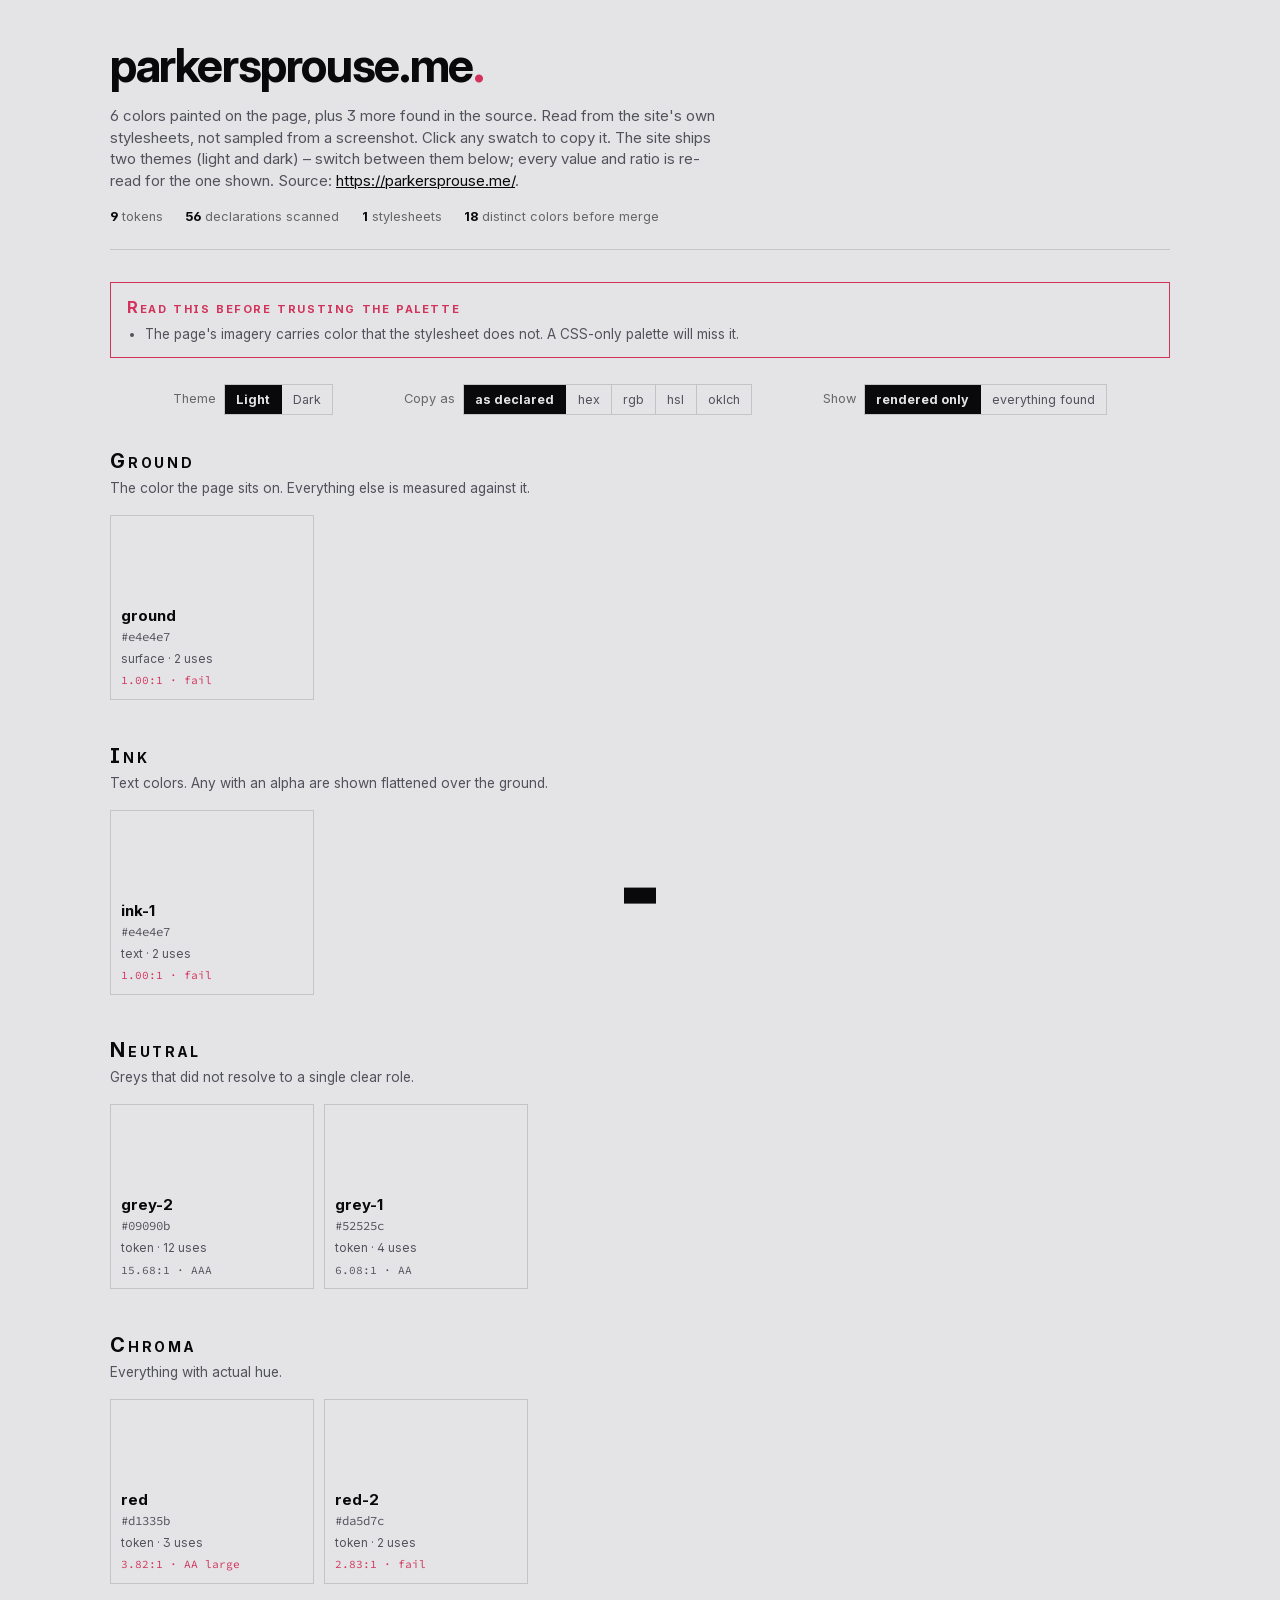
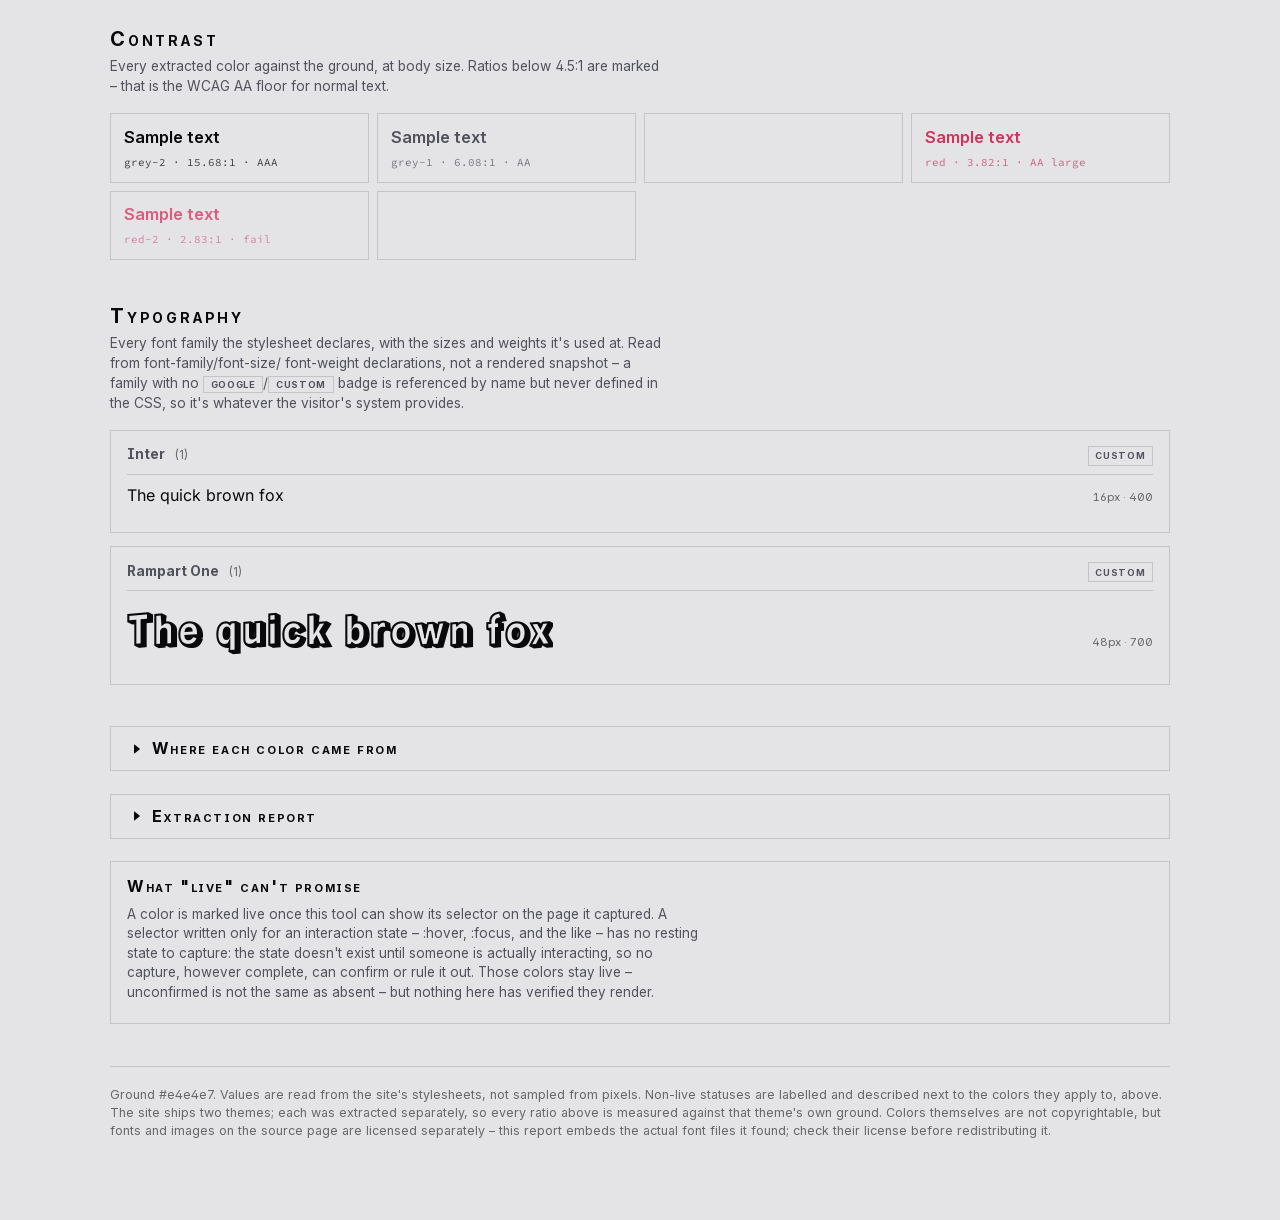
==== commit e869c9cd: "Swap vendored report fonts from .ttf to .woff2; Source Code Pro replaces SauceCodePro Inter Variable" ====
--- a/example/index.html
+++ b/example/index.html
@@ -5,32 +5,42 @@
     <meta name='viewport' content='width=device-width, initial-scale=1'>
     <title>parkersprouse.me · palette</title>
     <style>
-      /* Only the faces this report's own CSS can ever select are shipped --
-         SauceCodePro Nerd Font Mono is a Nerd Font (thousands of glyphs
-         per weight) and would otherwise cost several MB per unused weight
-         once inlined as a data URI (see below). No element in this
-         template ever renders italic text or an explicit SauceCodePro
-         weight other than the browser default (regular, carried by
-         `code`/`.mono` with no font-weight override) -- verified by
-         reading every selector that sets `font-family` or `font-weight`
-         in this file, not assumed. Inter Variable is a single variable
-         -weight file regardless, so it is not a per-weight cost the same
-         way; only its unused italic face is dropped. PLAN.md T29. */
+      /* Only the faces this report's own CSS can ever select are shipped,
+         and that set is three, not two -- the `.font-row__metric
+         --undeclared` rule below (the Typography section's "not declared"
+         label) renders real italic text, so Inter Variable's italic face
+         belongs here alongside its regular weight. No element renders an
+         explicit Source Code Pro weight other than the browser default
+         (regular, carried by `code`/`.mono` with no font-weight override)
+         -- verified by reading every selector that sets `font-family` or
+         `font-weight` in this file, not assumed. All three faces are
+         `.woff2`, already brotli-compressed, so none costs what the
+         original Nerd Font variant's per-weight `.ttf` files did once
+         inlined as a data URI. PLAN.md T29. */
       @font-face {
         font-family: 'Inter Variable';
         font-style: normal;
         font-display: swap;
         font-weight: 100 900;
-        src: url('[data-uri]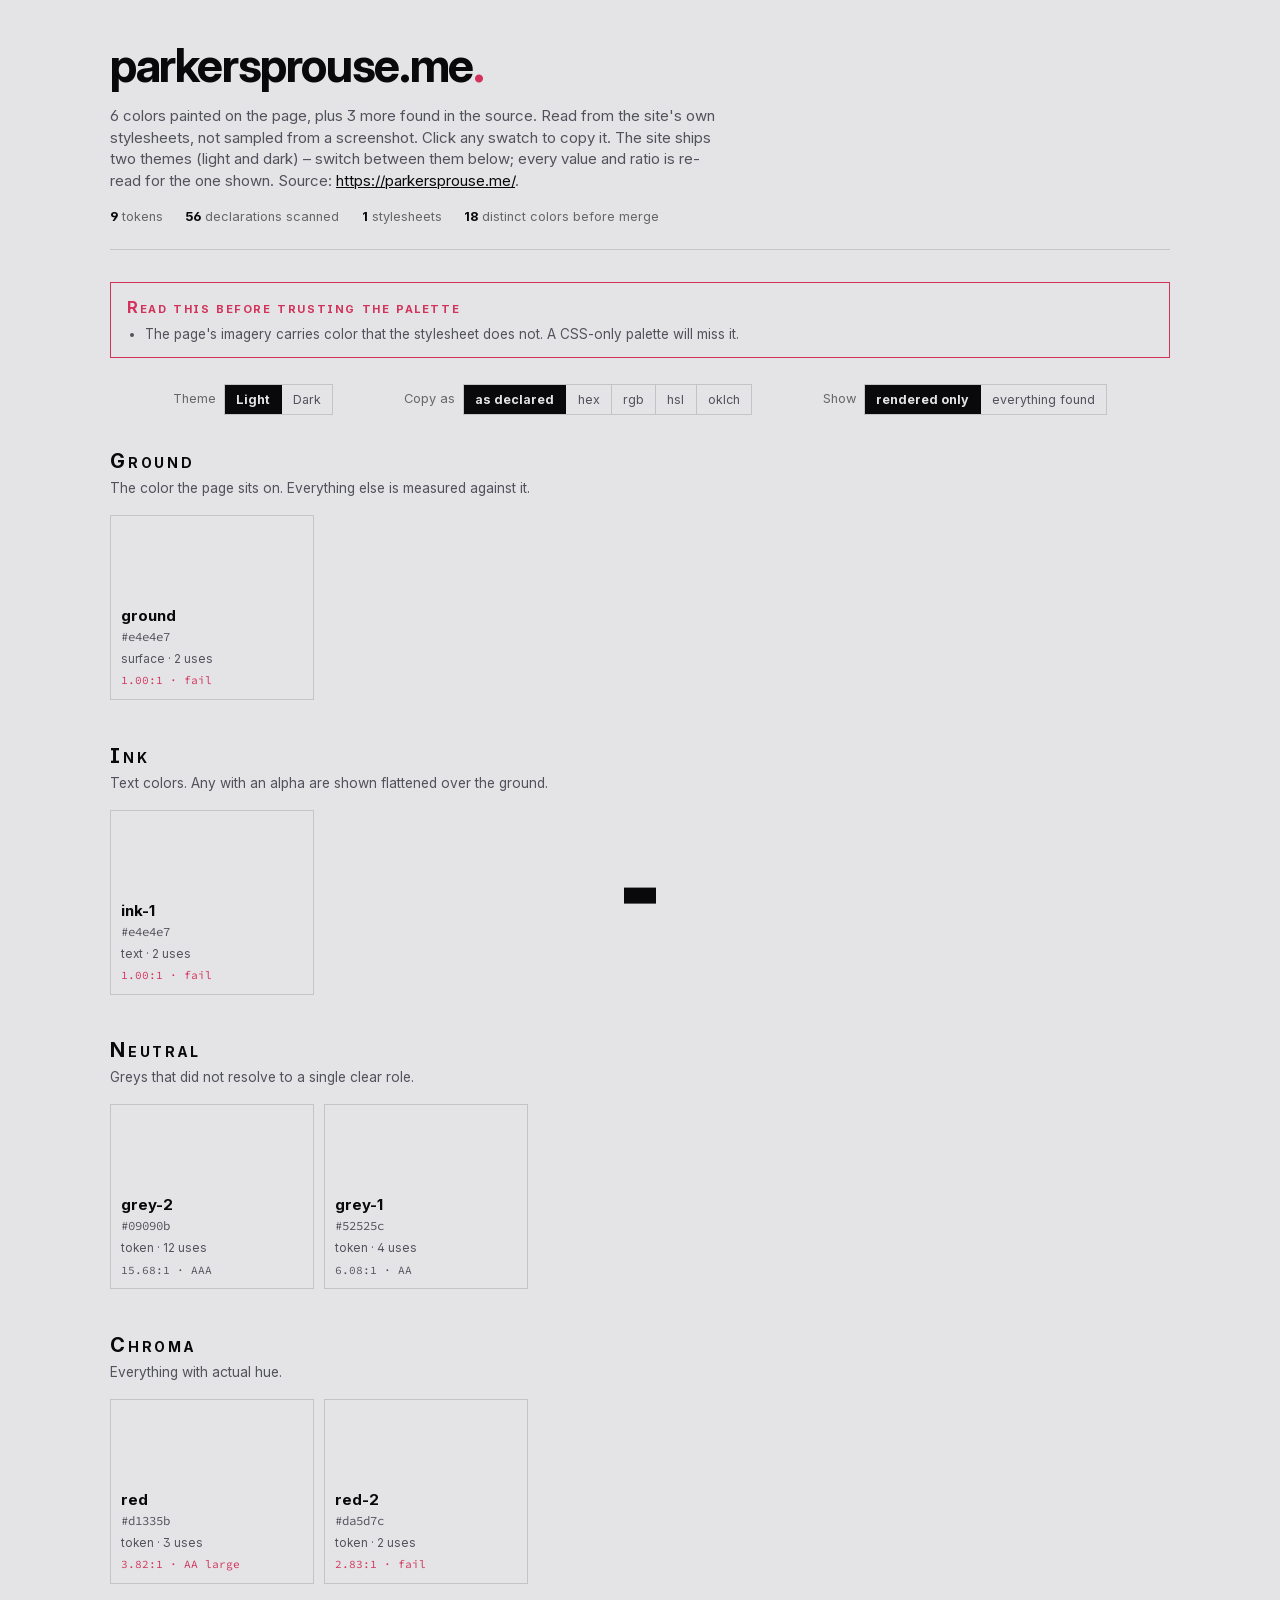
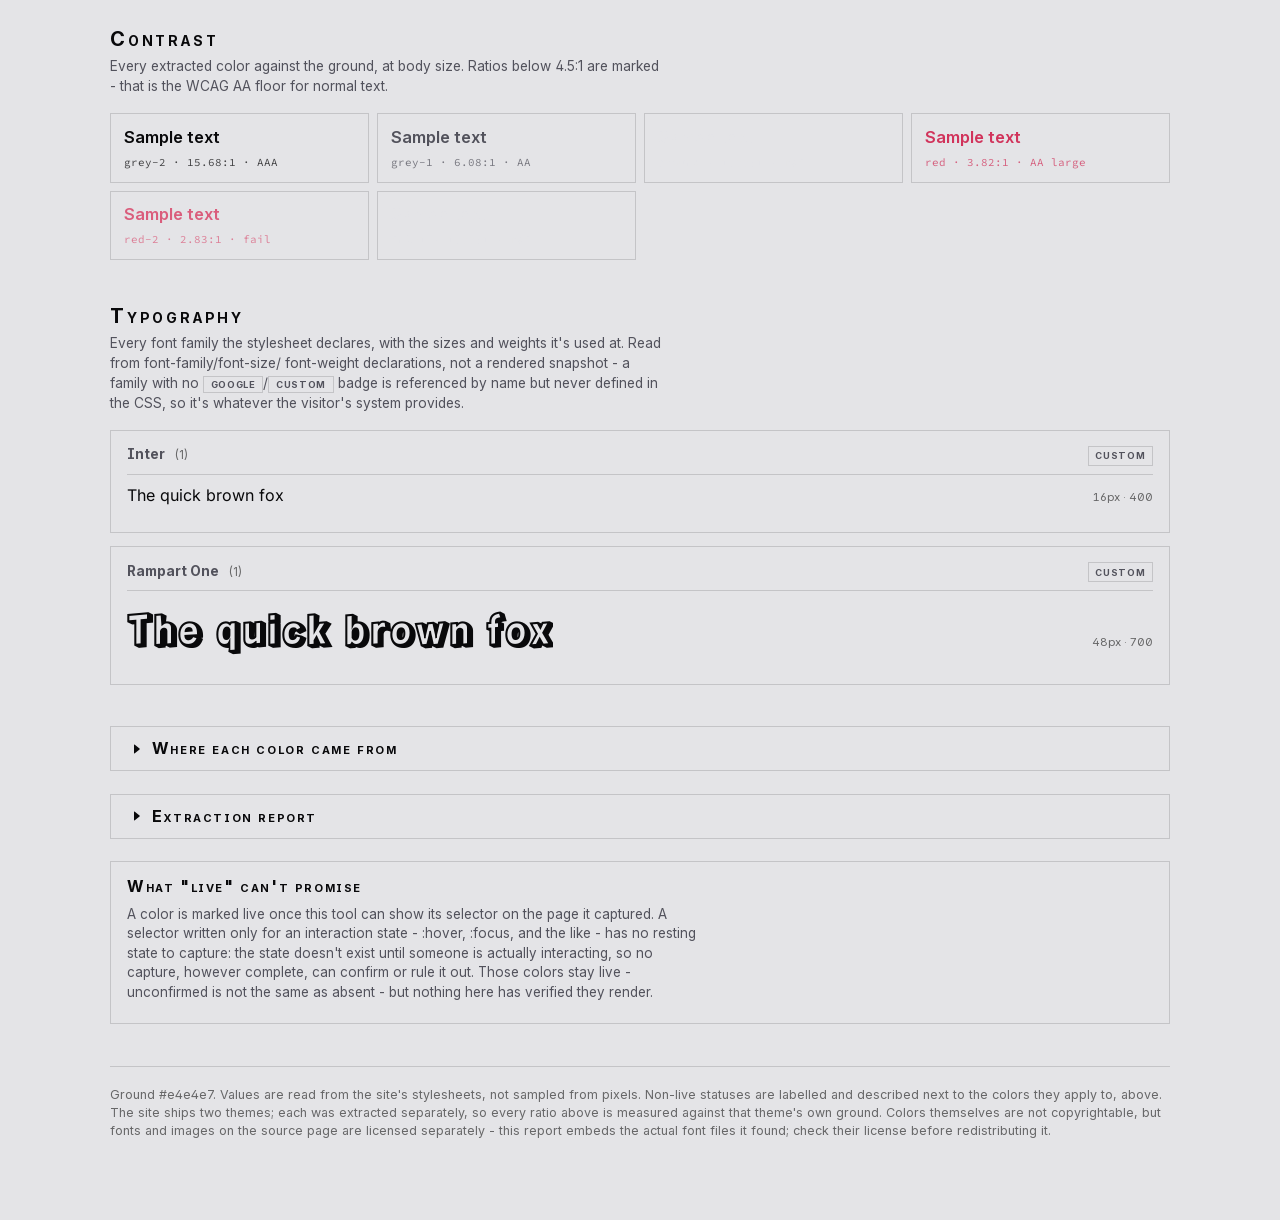
==== commit 6475e65b: "Small updates to the template file" ====
--- a/example/index.html
+++ b/example/index.html
@@ -5,18 +5,6 @@
     <meta name='viewport' content='width=device-width, initial-scale=1'>
     <title>parkersprouse.me · palette</title>
     <style>
-      /* Only the faces this report's own CSS can ever select are shipped,
-         and that set is three, not two -- the `.font-row__metric
-         --undeclared` rule below (the Typography section's "not declared"
-         label) renders real italic text, so Inter Variable's italic face
-         belongs here alongside its regular weight. No element renders an
-         explicit Source Code Pro weight other than the browser default
-         (regular, carried by `code`/`.mono` with no font-weight override)
-         -- verified by reading every selector that sets `font-family` or
-         `font-weight` in this file, not assumed. All three faces are
-         `.woff2`, already brotli-compressed, so none costs what the
-         original Nerd Font variant's per-weight `.ttf` files did once
-         inlined as a data URI. PLAN.md T29. */
       @font-face {
         font-family: 'Inter Variable';
         font-style: normal;
@@ -50,47 +38,6 @@
         box-sizing: border-box;
       }
     </style>
-    <!-- The site's own fonts, real bytes embedded as data URIs -- only
-         present when the report was built with --fonts and a face's bytes
-         were actually found (bundle or a live fetch; see emit.py's
-         _site_font_faces_css). Empty otherwise, and the Typography section
-         renders its sample text in the report's own face instead -- see
-         renderFonts() below. A separate <style> tag rather than folding into
-         the one above: the block above is fixed at template-authoring time,
-         this one is per-run generated CSS, same reason   :root {
-    --ui-ground: #e4e4e7;
-    --ui-strong: #09090b;
-    --ui-body: #52525c;
-    --ui-muted: #676768;
-    --ui-accent: #d1335b;
-    --ui-line: rgb(0 0 0 / 0.14);
-    --ui-checker: #d8d8d8;
-    --ui-toast-bg: #09090b;
-    --ui-toast-fg: #e4e4e7;
-  }
-  :root[data-pk-theme="base"] {
-    --ui-ground: #e4e4e7;
-    --ui-strong: #09090b;
-    --ui-body: #52525c;
-    --ui-muted: #676768;
-    --ui-accent: #d1335b;
-    --ui-line: rgb(0 0 0 / 0.14);
-    --ui-checker: #d8d8d8;
-    --ui-toast-bg: #09090b;
-    --ui-toast-fg: #e4e4e7;
-  }
-  :root[data-pk-theme="dark"] {
-    --ui-ground: #09090b;
-    --ui-strong: #e4e4e7;
-    --ui-body: #9f9fa9;
-    --ui-muted: #909091;
-    --ui-accent: #da5d7c;
-    --ui-line: rgb(255 255 255 / 0.18);
-    --ui-checker: #2c2c2c;
-    --ui-toast-bg: #e4e4e7;
-    --ui-toast-fg: #09090b;
-  } gets
-         its own text substitution rather than being hand-written inline. -->
     <style id='site-fonts'>@font-face {
   font-family: "Inter";
   src: url([data-uri]) format("woff2");
@@ -113,7 +60,6 @@
   font-display: swap;
 }</style>
     <style>
-
         :root {
     --ui-ground: #e4e4e7;
     --ui-strong: #09090b;
@@ -537,7 +483,7 @@
       }
 
       /*
-       * T24: always-present, unlike .warn-box -- explains the category even on
+       * always-present, unlike .warn-box -- explains the category even on
        * a site that triggers none of it, the same way STATUS_BLURBS explains
        * every status regardless of which ones a given palette has. Neutral
        * border rather than --ui-accent: this is a standing limit of the method,
@@ -667,7 +613,7 @@
 
       /* Distinguishes "this selector never declared it" from an actual
          value sitting in the same slot -- see fontMetric() in the script
-         below for why this exists instead of a bare "?". */
+         below for why this exists instead of a bare "?" */
       .font-row__metric--undeclared {
         font-style: italic;
         opacity: .75;
@@ -743,7 +689,7 @@
       <section id='pairs-section'>
         <h2>Contrast</h2>
         <p class='blurb'>Every extracted color against the ground, at body size.
-          Ratios below 4.5:1 are marked – that is the WCAG AA floor for normal text.</p>
+          Ratios below 4.5:1 are marked - that is the WCAG AA floor for normal text.</p>
         <div class='pairs' id='pairs'></div>
       </section>
 
@@ -751,7 +697,7 @@
         <h2>Typography</h2>
         <p class='blurb'>Every font family the stylesheet declares, with the
           sizes and weights it's used at. Read from font-family/font-size/
-          font-weight declarations, not a rendered snapshot – a family with
+          font-weight declarations, not a rendered snapshot - a family with
           no <span class='font-badge'>Google</span>/<span
           class='font-badge'>Custom</span> badge is referenced by name but
           never defined in the CSS, so it's whatever the visitor's system
@@ -805,7 +751,7 @@
 
     <div id='toast' role='status' aria-live='polite'></div>
 
-    <script type='application/json' id='palette-data'>{"name": "parkersprouse.me", "source": "https://parkersprouse.me/", "ground": "#e4e4e7", "groundSource": "html,body { background-color } in https://parkersprouse.me/index-yuSfdUTd.css", "generated": "2026-10-29T12:49:11-05:00", "schemaVersion": 1, "stats": {"stylesheets": 1, "declarationsScanned": 56, "distinctColors": 18, "afterMerge": 9, "customProperties": 11, "customPropertiesReferenced": 11, "sources": [{"source": "https://parkersprouse.me/index-yuSfdUTd.css", "origin": "parkersprouse.me", "thirdParty": false, "declarations": 65}]}, "warnings": ["The page's imagery carries color that the stylesheet does not. A CSS-only palette will miss it."], "defaultTheme": "base", "themes": [{"id": "base", "appearance": "light", "scope": "", "ground": "#e4e4e7", "groundSource": "html,body { background-color } in https://parkersprouse.me/index-yuSfdUTd.css", "stats": {"stylesheets": 1, "declarationsScanned": 56, "distinctColors": 18, "afterMerge": 9, "customProperties": 11, "customPropertiesReferenced": 11, "sources": [{"source": "https://parkersprouse.me/index-yuSfdUTd.css", "origin": "parkersprouse.me", "thirdParty": false, "declarations": 65}]}, "colors": [{"name": "grey-2", "group": "neutral", "role": "token", "status": "live", "hex": "#09090b", "rgb": [9, 9, 11], "css": {"hex": "#09090b", "rgb": "rgb(9 9 11)", "hsl": "hsl(240.0 10.0% 3.9%)", "oklch": "oklch(14.08% 0.0044 285.8)"}, "neutral": true, "score": 41.6, "occurrences": 12, "contrastOnGround": 15.68, "wcagOnGround": "AAA", "usedIn": ["--border-color", "--box-shadow-color", "--link-color", "--text-color", "background-color", "border", "border-bottom", "box-shadow", "color"], "examples": [{"selector": "html,body", "property": "color", "source": "https://parkersprouse.me/index-yuSfdUTd.css", "matchCount": 2, "matches": ["html", "html > body"]}, {"selector": ":root,.light", "property": "--border-color", "source": "https://parkersprouse.me/index-yuSfdUTd.css", "matchCount": 1, "matches": ["html"]}, {"selector": ":root,.light", "property": "--box-shadow-color", "source": "https://parkersprouse.me/index-yuSfdUTd.css", "matchCount": 1, "matches": ["html"]}, {"selector": ":root,.light", "property": "--link-color", "source": "https://parkersprouse.me/index-yuSfdUTd.css", "matchCount": 1, "matches": ["html"]}, {"selector": ":root,.light", "property": "--text-color", "source": "https://parkersprouse.me/index-yuSfdUTd.css", "matchCount": 1, "matches": ["html"]}, {"selector": "a", "property": "color", "source": "https://parkersprouse.me/index-yuSfdUTd.css", "matchCount": 28, "matches": ["ul.blank-list > li > a.with-icon", "ul.blank-list > li > a.with-icon"]}], "customProperties": ["--border-color", "--box-shadow-color", "--link-color", "--text-color"]}, {"name": "grey-1", "group": "neutral", "role": "token", "status": "live", "hex": "#52525c", "rgb": [82, 82, 92], "css": {"hex": "#52525c", "rgb": "rgb(82 82 92)", "hsl": "hsl(240.0 5.7% 34.1%)", "oklch": "oklch(44.22% 0.0162 285.7)"}, "neutral": true, "score": 15.6, "occurrences": 4, "contrastOnGround": 6.08, "wcagOnGround": "AA", "usedIn": ["--svg-alt-color", "--text-muted-color", "color", "fill"], "examples": [{"selector": ":root,.light", "property": "--svg-alt-color", "source": "https://parkersprouse.me/index-yuSfdUTd.css", "matchCount": 1, "matches": ["html"]}, {"selector": ":root,.light", "property": "--text-muted-color", "source": "https://parkersprouse.me/index-yuSfdUTd.css", "matchCount": 1, "matches": ["html"]}, {"selector": ".with-icon>svg.duotone path.duotone--secondary", "property": "fill", "source": "https://parkersprouse.me/index-yuSfdUTd.css", "matchCount": 2, "matches": ["a.with-icon > svg.duotone > path.duotone--seconda…", "a.with-icon > svg.duotone > path.duotone--seconda…"]}, {"selector": ".text-muted", "property": "color", "source": "https://parkersprouse.me/index-yuSfdUTd.css", "matchCount": 1, "matches": ["ul.blank-list > li > span.text-muted.with-icon"]}], "customProperties": ["--svg-alt-color", "--text-muted-color"]}, {"name": "ground", "group": "ground", "role": "surface", "status": "live", "hex": "#e4e4e7", "rgb": [228, 228, 231], "css": {"hex": "#e4e4e7", "rgb": "rgb(228 228 231)", "hsl": "hsl(240.0 5.9% 90.0%)", "oklch": "oklch(91.97% 0.004 286.3)"}, "neutral": true, "score": 12.6, "occurrences": 2, "contrastOnGround": 1.0, "wcagOnGround": "fail", "usedIn": ["--bg-color", "background-color"], "examples": [{"selector": "html,body", "property": "background-color", "source": "https://parkersprouse.me/index-yuSfdUTd.css", "matchCount": 2, "matches": ["html", "html > body"]}, {"selector": ":root,.light", "property": "--bg-color", "source": "https://parkersprouse.me/index-yuSfdUTd.css", "matchCount": 1, "matches": ["html"]}], "customProperties": ["--bg-color"]}, {"name": "red", "group": "chroma", "role": "token", "status": "live", "hex": "#d1335b", "rgb": [209, 51, 91], "css": {"hex": "#d1335b", "rgb": "rgb(209 51 91)", "hsl": "hsl(344.8 63.2% 51.0%)", "oklch": "oklch(57.53% 0.1938 11.5)"}, "neutral": false, "score": 7.9, "occurrences": 3, "contrastOnGround": 3.82, "wcagOnGround": "AA large", "usedIn": ["--link-hover-color", "color"], "examples": [{"selector": ":root,.light", "property": "--link-hover-color", "source": "https://parkersprouse.me/index-yuSfdUTd.css", "matchCount": 1, "matches": ["html"]}, {"selector": "a:hover", "property": "color", "source": "https://parkersprouse.me/index-yuSfdUTd.css", "matchCount": null, "reason": "dynamicState"}, {"selector": ".theme-toggle button:hover", "property": "color", "source": "https://parkersprouse.me/index-yuSfdUTd.css", "matchCount": null, "reason": "dynamicState"}], "customProperties": ["--link-hover-color"]}, {"name": "red-2", "group": "chroma", "role": "token", "status": "live", "hex": "#da5d7c", "rgb": [218, 93, 124], "css": {"hex": "#da5d7c", "rgb": "rgb(218 93 124)", "hsl": "hsl(345.1 62.8% 61.0%)", "oklch": "oklch(64.34% 0.1587 7.3)"}, "neutral": false, "score": 6.9, "occurrences": 2, "contrastOnGround": 2.83, "wcagOnGround": "fail", "usedIn": ["--svg-alt-hover-color", "fill"], "examples": [{"selector": ":root,.light", "property": "--svg-alt-hover-color", "source": "https://parkersprouse.me/index-yuSfdUTd.css", "matchCount": 1, "matches": ["html"]}, {"selector": ".with-icon:hover>svg.duotone path.duotone--secondary", "property": "fill", "source": "https://parkersprouse.me/index-yuSfdUTd.css", "matchCount": null, "reason": "dynamicState"}], "customProperties": ["--svg-alt-hover-color"]}, {"name": "ink-1", "group": "ink", "role": "text", "status": "live", "hex": "#e4e4e7", "rgb": [228, 228, 231], "css": {"hex": "#e4e4e7", "rgb": "rgb(228 228 231)", "hsl": "hsl(240.0 5.9% 90.0%)", "oklch": "oklch(91.97% 0.004 286.3)"}, "neutral": true, "score": 1.6, "occurrences": 2, "contrastOnGround": 1.0, "wcagOnGround": "fail", "usedIn": ["color"], "examples": [{"selector": "::-moz-selection", "property": "color", "source": "https://parkersprouse.me/index-yuSfdUTd.css", "matchCount": null, "reason": "uncompilable"}, {"selector": "::selection", "property": "color", "source": "https://parkersprouse.me/index-yuSfdUTd.css", "matchCount": 172, "matches": ["html", "html > head"]}]}, {"name": "line", "group": "line", "role": "line", "status": "unmatched", "hex": "#a0a0a0", "rgb": [160, 160, 160], "css": {"hex": "#a0a0a0", "rgb": "rgb(160 160 160)", "hsl": "hsl(0.0 0.0% 62.7%)", "oklch": "oklch(70.58% 0.0 0.0)"}, "neutral": true, "score": 1.0, "occurrences": 1, "contrastOnGround": 2.06, "wcagOnGround": "fail", "usedIn": ["border"], "examples": [{"selector": ":where(fieldset)", "property": "border", "source": "https://parkersprouse.me/index-yuSfdUTd.css", "matchCount": 0}]}, {"name": "ink-2", "group": "ink", "role": "text", "status": "unmatched", "hex": "#000000", "rgb": [0, 0, 0], "css": {"hex": "#000000", "rgb": "rgb(0 0 0)", "hsl": "hsl(0.0 0.0% 0.0%)", "oklch": "oklch(0.0% 0.0 0.0)"}, "neutral": true, "score": 1.0, "occurrences": 1, "contrastOnGround": 16.55, "wcagOnGround": "AAA", "usedIn": ["color"], "examples": [{"selector": ":where(dialog)", "property": "color", "source": "https://parkersprouse.me/index-yuSfdUTd.css", "matchCount": 0}]}, {"name": "surface", "group": "surface", "role": "surface", "status": "unmatched", "hex": "#ffffff", "rgb": [255, 255, 255], "css": {"hex": "#ffffff", "rgb": "rgb(255 255 255)", "hsl": "hsl(0.0 0.0% 100.0%)", "oklch": "oklch(100.0% 0.0 0.0)"}, "neutral": true, "score": 1.0, "occurrences": 1, "contrastOnGround": 1.27, "wcagOnGround": "fail", "usedIn": ["background-color"], "examples": [{"selector": ":where(dialog)", "property": "background-color", "source": "https://parkersprouse.me/index-yuSfdUTd.css", "matchCount": 0}]}]}, {"id": "dark", "appearance": "dark", "scope": "dark", "ground": "#09090b", "groundSource": "html,body { background-color } in https://parkersprouse.me/index-yuSfdUTd.css", "stats": {"stylesheets": 1, "declarationsScanned": 65, "distinctColors": 20, "afterMerge": 9, "customProperties": 11, "customPropertiesReferenced": 11, "sources": [{"source": "https://parkersprouse.me/index-yuSfdUTd.css", "origin": "parkersprouse.me", "thirdParty": false, "declarations": 65}]}, "colors": [{"name": "grey-2", "group": "neutral", "role": "token", "status": "live", "hex": "#e4e4e7", "rgb": [228, 228, 231], "css": {"hex": "#e4e4e7", "rgb": "rgb(228 228 231)", "hsl": "hsl(240.0 5.9% 90.0%)", "oklch": "oklch(91.97% 0.004 286.3)"}, "neutral": true, "score": 38.9, "occurrences": 9, "contrastOnGround": 15.68, "wcagOnGround": "AAA", "usedIn": ["--bg-color", "--link-color", "--text-color", "background-color", "color"], "examples": [{"selector": ".dark", "property": "--link-color", "source": "https://parkersprouse.me/index-yuSfdUTd.css", "matchCount": 1, "matches": ["html"]}, {"selector": ".dark", "property": "--text-color", "source": "https://parkersprouse.me/index-yuSfdUTd.css", "matchCount": 1, "matches": ["html"]}, {"selector": "html,body", "property": "color", "source": "https://parkersprouse.me/index-yuSfdUTd.css", "matchCount": 2, "matches": ["html", "html > body"]}, {"selector": ":root,.light", "property": "--bg-color", "source": "https://parkersprouse.me/index-yuSfdUTd.css", "matchCount": 1, "matches": ["html"]}, {"selector": ":root,.light", "property": "--link-color", "source": "https://parkersprouse.me/index-yuSfdUTd.css", "matchCount": 1, "matches": ["html"]}, {"selector": "a", "property": "color", "source": "https://parkersprouse.me/index-yuSfdUTd.css", "matchCount": 28, "matches": ["ul.blank-list > li > a.with-icon", "ul.blank-list > li > a.with-icon"]}], "customProperties": ["--bg-color", "--link-color", "--text-color"]}, {"name": "ground", "group": "ground", "role": "token", "status": "live", "hex": "#09090b", "rgb": [9, 9, 11], "css": {"hex": "#09090b", "rgb": "rgb(9 9 11)", "hsl": "hsl(240.0 10.0% 3.9%)", "oklch": "oklch(14.08% 0.0044 285.8)"}, "neutral": true, "score": 27.7, "occurrences": 6, "contrastOnGround": 1.0, "wcagOnGround": "fail", "usedIn": ["--bg-color", "--border-color", "--text-color", "background-color", "color"], "examples": [{"selector": ".dark", "property": "--bg-color", "source": "https://parkersprouse.me/index-yuSfdUTd.css", "matchCount": 1, "matches": ["html"]}, {"selector": "html,body", "property": "background-color", "source": "https://parkersprouse.me/index-yuSfdUTd.css", "matchCount": 2, "matches": ["html", "html > body"]}, {"selector": ":root,.light", "property": "--border-color", "source": "https://parkersprouse.me/index-yuSfdUTd.css", "matchCount": 1, "matches": ["html"]}, {"selector": ":root,.light", "property": "--text-color", "source": "https://parkersprouse.me/index-yuSfdUTd.css", "matchCount": 1, "matches": ["html"]}, {"selector": "::-moz-selection", "property": "color", "source": "https://parkersprouse.me/index-yuSfdUTd.css", "matchCount": null, "reason": "uncompilable"}, {"selector": "::selection", "property": "color", "source": "https://parkersprouse.me/index-yuSfdUTd.css", "matchCount": 172, "matches": ["html", "html > head"]}], "customProperties": ["--bg-color", "--border-color", "--text-color"]}, {"name": "grey-4", "group": "neutral", "role": "token", "status": "live", "hex": "#3f3f46", "rgb": [63, 63, 70], "css": {"hex": "#3f3f46", "rgb": "rgb(63 63 70)", "hsl": "hsl(240.0 5.3% 26.1%)", "oklch": "oklch(37.03% 0.0119 285.8)"}, "neutral": true, "score": 25.2, "occurrences": 6, "contrastOnGround": 1.91, "wcagOnGround": "fail", "usedIn": ["--border-color", "--box-shadow-color", "border", "border-bottom", "box-shadow"], "examples": [{"selector": ".dark", "property": "--border-color", "source": "https://parkersprouse.me/index-yuSfdUTd.css", "matchCount": 1, "matches": ["html"]}, {"selector": ".dark", "property": "--box-shadow-color", "source": "https://parkersprouse.me/index-yuSfdUTd.css", "matchCount": 1, "matches": ["html"]}, {"selector": ":root,.light", "property": "--box-shadow-color", "source": "https://parkersprouse.me/index-yuSfdUTd.css", "matchCount": 1, "matches": ["html"]}, {"selector": ".list-container", "property": "border", "source": "https://parkersprouse.me/index-yuSfdUTd.css", "matchCount": 4, "matches": ["div.page-container > div.flex-container > div.lis…", "div.page-container > div.flex-container > div.lis…"]}, {"selector": ".list-container>.header", "property": "border-bottom", "source": "https://parkersprouse.me/index-yuSfdUTd.css", "matchCount": 4, "matches": ["div.flex-container > div.list-container > span.he…", "div.flex-container > div.list-container > span.he…"]}, {"selector": ".list-container", "property": "box-shadow", "source": "https://parkersprouse.me/index-yuSfdUTd.css", "matchCount": 4, "matches": ["div.page-container > div.flex-container > div.lis…", "div.page-container > div.flex-container > div.lis…"]}], "customProperties": ["--border-color", "--box-shadow-color"]}, {"name": "grey-1", "group": "neutral", "role": "token", "status": "live", "hex": "#9f9fa9", "rgb": [159, 159, 169], "css": {"hex": "#9f9fa9", "rgb": "rgb(159 159 169)", "hsl": "hsl(240.0 5.5% 64.3%)", "oklch": "oklch(70.57% 0.0144 286.0)"}, "neutral": true, "score": 18.4, "occurrences": 5, "contrastOnGround": 7.59, "wcagOnGround": "AAA", "usedIn": ["--svg-alt-color", "--text-muted-color", "border", "color", "fill"], "examples": [{"selector": ".dark", "property": "--svg-alt-color", "source": "https://parkersprouse.me/index-yuSfdUTd.css", "matchCount": 1, "matches": ["html"]}, {"selector": ".dark", "property": "--text-muted-color", "source": "https://parkersprouse.me/index-yuSfdUTd.css", "matchCount": 1, "matches": ["html"]}, {"selector": ".with-icon>svg.duotone path.duotone--secondary", "property": "fill", "source": "https://parkersprouse.me/index-yuSfdUTd.css", "matchCount": 2, "matches": ["a.with-icon > svg.duotone > path.duotone--seconda…", "a.with-icon > svg.duotone > path.duotone--seconda…"]}, {"selector": ".text-muted", "property": "color", "source": "https://parkersprouse.me/index-yuSfdUTd.css", "matchCount": 1, "matches": ["ul.blank-list > li > span.text-muted.with-icon"]}, {"selector": ":where(fieldset)", "property": "border", "source": "https://parkersprouse.me/index-yuSfdUTd.css", "matchCount": 0}], "customProperties": ["--svg-alt-color", "--text-muted-color"], "mergedFrom": ["#a0a0a0"]}, {"name": "red", "group": "chroma", "role": "token", "status": "live", "hex": "#da5d7c", "rgb": [218, 93, 124], "css": {"hex": "#da5d7c", "rgb": "rgb(218 93 124)", "hsl": "hsl(345.1 62.8% 61.0%)", "oklch": "oklch(64.34% 0.1587 7.3)"}, "neutral": false, "score": 15.1, "occurrences": 4, "contrastOnGround": 5.53, "wcagOnGround": "AA", "usedIn": ["--link-hover-color", "--svg-alt-hover-color", "color"], "examples": [{"selector": ".dark", "property": "--link-hover-color", "source": "https://parkersprouse.me/index-yuSfdUTd.css", "matchCount": 1, "matches": ["html"]}, {"selector": ":root,.light", "property": "--svg-alt-hover-color", "source": "https://parkersprouse.me/index-yuSfdUTd.css", "matchCount": 1, "matches": ["html"]}, {"selector": "a:hover", "property": "color", "source": "https://parkersprouse.me/index-yuSfdUTd.css", "matchCount": null, "reason": "dynamicState"}, {"selector": ".theme-toggle button:hover", "property": "color", "source": "https://parkersprouse.me/index-yuSfdUTd.css", "matchCount": null, "reason": "dynamicState"}], "customProperties": ["--link-hover-color", "--svg-alt-hover-color"]}, {"name": "red-2", "group": "chroma", "role": "token", "status": "live", "hex": "#d1335b", "rgb": [209, 51, 91], "css": {"hex": "#d1335b", "rgb": "rgb(209 51 91)", "hsl": "hsl(344.8 63.2% 51.0%)", "oklch": "oklch(57.53% 0.1938 11.5)"}, "neutral": false, "score": 14.1, "occurrences": 3, "contrastOnGround": 4.11, "wcagOnGround": "AA large", "usedIn": ["--link-hover-color", "--svg-alt-hover-color", "fill"], "examples": [{"selector": ".dark", "property": "--svg-alt-hover-color", "source": "https://parkersprouse.me/index-yuSfdUTd.css", "matchCount": 1, "matches": ["html"]}, {"selector": ":root,.light", "property": "--link-hover-color", "source": "https://parkersprouse.me/index-yuSfdUTd.css", "matchCount": 1, "matches": ["html"]}, {"selector": ".with-icon:hover>svg.duotone path.duotone--secondary", "property": "fill", "source": "https://parkersprouse.me/index-yuSfdUTd.css", "matchCount": null, "reason": "dynamicState"}], "customProperties": ["--link-hover-color", "--svg-alt-hover-color"]}, {"name": "grey-3", "group": "neutral", "role": "token", "status": "live", "hex": "#52525c", "rgb": [82, 82, 92], "css": {"hex": "#52525c", "rgb": "rgb(82 82 92)", "hsl": "hsl(240.0 5.7% 34.1%)", "oklch": "oklch(44.22% 0.0162 285.7)"}, "neutral": true, "score": 12.6, "occurrences": 2, "contrastOnGround": 2.58, "wcagOnGround": "fail", "usedIn": ["--svg-alt-color", "--text-muted-color"], "examples": [{"selector": ":root,.light", "property": "--svg-alt-color", "source": "https://parkersprouse.me/index-yuSfdUTd.css", "matchCount": 1, "matches": ["html"]}, {"selector": ":root,.light", "property": "--text-muted-color", "source": "https://parkersprouse.me/index-yuSfdUTd.css", "matchCount": 1, "matches": ["html"]}], "customProperties": ["--svg-alt-color", "--text-muted-color"]}, {"name": "ink-2", "group": "ink", "role": "text", "status": "unmatched", "hex": "#000000", "rgb": [0, 0, 0], "css": {"hex": "#000000", "rgb": "rgb(0 0 0)", "hsl": "hsl(0.0 0.0% 0.0%)", "oklch": "oklch(0.0% 0.0 0.0)"}, "neutral": true, "score": 1.0, "occurrences": 1, "contrastOnGround": 1.06, "wcagOnGround": "fail", "usedIn": ["color"], "examples": [{"selector": ":where(dialog)", "property": "color", "source": "https://parkersprouse.me/index-yuSfdUTd.css", "matchCount": 0}]}, {"name": "surface", "group": "surface", "role": "surface", "status": "unmatched", "hex": "#ffffff", "rgb": [255, 255, 255], "css": {"hex": "#ffffff", "rgb": "rgb(255 255 255)", "hsl": "hsl(0.0 0.0% 100.0%)", "oklch": "oklch(100.0% 0.0 0.0)"}, "neutral": true, "score": 1.0, "occurrences": 1, "contrastOnGround": 19.9, "wcagOnGround": "AAA", "usedIn": ["background-color"], "examples": [{"selector": ":where(dialog)", "property": "background-color", "source": "https://parkersprouse.me/index-yuSfdUTd.css", "matchCount": 0}]}]}], "colors": [{"name": "grey-2", "group": "neutral", "role": "token", "status": "live", "hex": "#09090b", "rgb": [9, 9, 11], "css": {"hex": "#09090b", "rgb": "rgb(9 9 11)", "hsl": "hsl(240.0 10.0% 3.9%)", "oklch": "oklch(14.08% 0.0044 285.8)"}, "neutral": true, "score": 41.6, "occurrences": 12, "contrastOnGround": 15.68, "wcagOnGround": "AAA", "usedIn": ["--border-color", "--box-shadow-color", "--link-color", "--text-color", "background-color", "border", "border-bottom", "box-shadow", "color"], "examples": [{"selector": "html,body", "property": "color", "source": "https://parkersprouse.me/index-yuSfdUTd.css", "matchCount": 2, "matches": ["html", "html > body"]}, {"selector": ":root,.light", "property": "--border-color", "source": "https://parkersprouse.me/index-yuSfdUTd.css", "matchCount": 1, "matches": ["html"]}, {"selector": ":root,.light", "property": "--box-shadow-color", "source": "https://parkersprouse.me/index-yuSfdUTd.css", "matchCount": 1, "matches": ["html"]}, {"selector": ":root,.light", "property": "--link-color", "source": "https://parkersprouse.me/index-yuSfdUTd.css", "matchCount": 1, "matches": ["html"]}, {"selector": ":root,.light", "property": "--text-color", "source": "https://parkersprouse.me/index-yuSfdUTd.css", "matchCount": 1, "matches": ["html"]}, {"selector": "a", "property": "color", "source": "https://parkersprouse.me/index-yuSfdUTd.css", "matchCount": 28, "matches": ["ul.blank-list > li > a.with-icon", "ul.blank-list > li > a.with-icon"]}], "customProperties": ["--border-color", "--box-shadow-color", "--link-color", "--text-color"]}, {"name": "grey-1", "group": "neutral", "role": "token", "status": "live", "hex": "#52525c", "rgb": [82, 82, 92], "css": {"hex": "#52525c", "rgb": "rgb(82 82 92)", "hsl": "hsl(240.0 5.7% 34.1%)", "oklch": "oklch(44.22% 0.0162 285.7)"}, "neutral": true, "score": 15.6, "occurrences": 4, "contrastOnGround": 6.08, "wcagOnGround": "AA", "usedIn": ["--svg-alt-color", "--text-muted-color", "color", "fill"], "examples": [{"selector": ":root,.light", "property": "--svg-alt-color", "source": "https://parkersprouse.me/index-yuSfdUTd.css", "matchCount": 1, "matches": ["html"]}, {"selector": ":root,.light", "property": "--text-muted-color", "source": "https://parkersprouse.me/index-yuSfdUTd.css", "matchCount": 1, "matches": ["html"]}, {"selector": ".with-icon>svg.duotone path.duotone--secondary", "property": "fill", "source": "https://parkersprouse.me/index-yuSfdUTd.css", "matchCount": 2, "matches": ["a.with-icon > svg.duotone > path.duotone--seconda…", "a.with-icon > svg.duotone > path.duotone--seconda…"]}, {"selector": ".text-muted", "property": "color", "source": "https://parkersprouse.me/index-yuSfdUTd.css", "matchCount": 1, "matches": ["ul.blank-list > li > span.text-muted.with-icon"]}], "customProperties": ["--svg-alt-color", "--text-muted-color"]}, {"name": "ground", "group": "ground", "role": "surface", "status": "live", "hex": "#e4e4e7", "rgb": [228, 228, 231], "css": {"hex": "#e4e4e7", "rgb": "rgb(228 228 231)", "hsl": "hsl(240.0 5.9% 90.0%)", "oklch": "oklch(91.97% 0.004 286.3)"}, "neutral": true, "score": 12.6, "occurrences": 2, "contrastOnGround": 1.0, "wcagOnGround": "fail", "usedIn": ["--bg-color", "background-color"], "examples": [{"selector": "html,body", "property": "background-color", "source": "https://parkersprouse.me/index-yuSfdUTd.css", "matchCount": 2, "matches": ["html", "html > body"]}, {"selector": ":root,.light", "property": "--bg-color", "source": "https://parkersprouse.me/index-yuSfdUTd.css", "matchCount": 1, "matches": ["html"]}], "customProperties": ["--bg-color"]}, {"name": "red", "group": "chroma", "role": "token", "status": "live", "hex": "#d1335b", "rgb": [209, 51, 91], "css": {"hex": "#d1335b", "rgb": "rgb(209 51 91)", "hsl": "hsl(344.8 63.2% 51.0%)", "oklch": "oklch(57.53% 0.1938 11.5)"}, "neutral": false, "score": 7.9, "occurrences": 3, "contrastOnGround": 3.82, "wcagOnGround": "AA large", "usedIn": ["--link-hover-color", "color"], "examples": [{"selector": ":root,.light", "property": "--link-hover-color", "source": "https://parkersprouse.me/index-yuSfdUTd.css", "matchCount": 1, "matches": ["html"]}, {"selector": "a:hover", "property": "color", "source": "https://parkersprouse.me/index-yuSfdUTd.css", "matchCount": null, "reason": "dynamicState"}, {"selector": ".theme-toggle button:hover", "property": "color", "source": "https://parkersprouse.me/index-yuSfdUTd.css", "matchCount": null, "reason": "dynamicState"}], "customProperties": ["--link-hover-color"]}, {"name": "red-2", "group": "chroma", "role": "token", "status": "live", "hex": "#da5d7c", "rgb": [218, 93, 124], "css": {"hex": "#da5d7c", "rgb": "rgb(218 93 124)", "hsl": "hsl(345.1 62.8% 61.0%)", "oklch": "oklch(64.34% 0.1587 7.3)"}, "neutral": false, "score": 6.9, "occurrences": 2, "contrastOnGround": 2.83, "wcagOnGround": "fail", "usedIn": ["--svg-alt-hover-color", "fill"], "examples": [{"selector": ":root,.light", "property": "--svg-alt-hover-color", "source": "https://parkersprouse.me/index-yuSfdUTd.css", "matchCount": 1, "matches": ["html"]}, {"selector": ".with-icon:hover>svg.duotone path.duotone--secondary", "property": "fill", "source": "https://parkersprouse.me/index-yuSfdUTd.css", "matchCount": null, "reason": "dynamicState"}], "customProperties": ["--svg-alt-hover-color"]}, {"name": "ink-1", "group": "ink", "role": "text", "status": "live", "hex": "#e4e4e7", "rgb": [228, 228, 231], "css": {"hex": "#e4e4e7", "rgb": "rgb(228 228 231)", "hsl": "hsl(240.0 5.9% 90.0%)", "oklch": "oklch(91.97% 0.004 286.3)"}, "neutral": true, "score": 1.6, "occurrences": 2, "contrastOnGround": 1.0, "wcagOnGround": "fail", "usedIn": ["color"], "examples": [{"selector": "::-moz-selection", "property": "color", "source": "https://parkersprouse.me/index-yuSfdUTd.css", "matchCount": null, "reason": "uncompilable"}, {"selector": "::selection", "property": "color", "source": "https://parkersprouse.me/index-yuSfdUTd.css", "matchCount": 172, "matches": ["html", "html > head"]}]}, {"name": "line", "group": "line", "role": "line", "status": "unmatched", "hex": "#a0a0a0", "rgb": [160, 160, 160], "css": {"hex": "#a0a0a0", "rgb": "rgb(160 160 160)", "hsl": "hsl(0.0 0.0% 62.7%)", "oklch": "oklch(70.58% 0.0 0.0)"}, "neutral": true, "score": 1.0, "occurrences": 1, "contrastOnGround": 2.06, "wcagOnGround": "fail", "usedIn": ["border"], "examples": [{"selector": ":where(fieldset)", "property": "border", "source": "https://parkersprouse.me/index-yuSfdUTd.css", "matchCount": 0}]}, {"name": "ink-2", "group": "ink", "role": "text", "status": "unmatched", "hex": "#000000", "rgb": [0, 0, 0], "css": {"hex": "#000000", "rgb": "rgb(0 0 0)", "hsl": "hsl(0.0 0.0% 0.0%)", "oklch": "oklch(0.0% 0.0 0.0)"}, "neutral": true, "score": 1.0, "occurrences": 1, "contrastOnGround": 16.55, "wcagOnGround": "AAA", "usedIn": ["color"], "examples": [{"selector": ":where(dialog)", "property": "color", "source": "https://parkersprouse.me/index-yuSfdUTd.css", "matchCount": 0}]}, {"name": "surface", "group": "surface", "role": "surface", "status": "unmatched", "hex": "#ffffff", "rgb": [255, 255, 255], "css": {"hex": "#ffffff", "rgb": "rgb(255 255 255)", "hsl": "hsl(0.0 0.0% 100.0%)", "oklch": "oklch(100.0% 0.0 0.0)"}, "neutral": true, "score": 1.0, "occurrences": 1, "contrastOnGround": 1.27, "wcagOnGround": "fail", "usedIn": ["background-color"], "examples": [{"selector": ":where(dialog)", "property": "background-color", "source": "https://parkersprouse.me/index-yuSfdUTd.css", "matchCount": 0}]}], "images": {"imageCount": 2, "pixelsSampled": 32911, "neutralSharePct": 38.8, "verdict": "The imagery carries color the stylesheet does not; a palette read from CSS alone will be incomplete.", "dominant": [{"hex": "#4c566a", "sharePct": 60.95, "neutral": false}, {"hex": "#ffffff", "sharePct": 22.88, "neutral": true}, {"hex": "#000000", "sharePct": 13.43, "neutral": true}, {"hex": "#3c4047", "sharePct": 0.76, "neutral": true}, {"hex": "#090a0d", "sharePct": 0.68, "neutral": true}, {"hex": "#20242b", "sharePct": 0.44, "neutral": true}, {"hex": "#cfd1d5", "sharePct": 0.39, "neutral": true}, {"hex": "#b5b7bd", "sharePct": 0.22, "neutral": true}, {"hex": "#919499", "sharePct": 0.12, "neutral": true}, {"hex": "#6e7178", "sharePct": 0.11, "neutral": true}]}, "fonts": [{"family": "Inter", "source": "custom", "totalCount": 1, "usages": [{"size": "1rem", "sizePx": 16.0, "weight": 400, "weightDeclared": "400", "style": "normal", "count": 1}], "faces": [{"weight": "400", "style": "normal", "src": [{"url": "https://parkersprouse.me/inter-latin-400-normal-C38fXH4l.woff2", "format": "woff2"}, {"url": "https://parkersprouse.me/inter-latin-400-normal-CyCys3Eg.woff", "format": "woff"}], "unicodeRange": ""}, {"weight": "400", "style": "italic", "src": [{"url": "https://parkersprouse.me/inter-latin-400-italic-D1l0FflY.woff2", "format": "woff2"}, {"url": "https://parkersprouse.me/inter-latin-400-italic-BmFrN47l.woff", "format": "woff"}], "unicodeRange": ""}]}, {"family": "Rampart One", "source": "custom", "totalCount": 1, "usages": [{"size": "3rem", "sizePx": 48.0, "weight": 700, "weightDeclared": "700", "style": "normal", "count": 1}], "faces": [{"weight": "400", "style": "normal", "src": [{"url": "https://parkersprouse.me/rampart-one-latin-400-normal-DD7gomWA.woff2", "format": "woff2"}, {"url": "https://parkersprouse.me/rampart-one-latin-400-normal-CG3yqfHI.woff", "format": "woff"}], "unicodeRange": ""}]}]}</script>
+    <script type='application/json' id='palette-data'>{"name": "parkersprouse.me", "source": "https://parkersprouse.me/", "ground": "#e4e4e7", "groundSource": "html,body { background-color } in https://parkersprouse.me/index-yuSfdUTd.css", "generated": "2026-10-29T15:40:33-05:00", "schemaVersion": 1, "stats": {"stylesheets": 1, "declarationsScanned": 56, "distinctColors": 18, "afterMerge": 9, "customProperties": 11, "customPropertiesReferenced": 11, "sources": [{"source": "https://parkersprouse.me/index-yuSfdUTd.css", "origin": "parkersprouse.me", "thirdParty": false, "declarations": 65}]}, "warnings": ["The page's imagery carries color that the stylesheet does not. A CSS-only palette will miss it."], "defaultTheme": "base", "themes": [{"id": "base", "appearance": "light", "scope": "", "ground": "#e4e4e7", "groundSource": "html,body { background-color } in https://parkersprouse.me/index-yuSfdUTd.css", "stats": {"stylesheets": 1, "declarationsScanned": 56, "distinctColors": 18, "afterMerge": 9, "customProperties": 11, "customPropertiesReferenced": 11, "sources": [{"source": "https://parkersprouse.me/index-yuSfdUTd.css", "origin": "parkersprouse.me", "thirdParty": false, "declarations": 65}]}, "colors": [{"name": "grey-2", "group": "neutral", "role": "token", "status": "live", "hex": "#09090b", "rgb": [9, 9, 11], "css": {"hex": "#09090b", "rgb": "rgb(9 9 11)", "hsl": "hsl(240.0 10.0% 3.9%)", "oklch": "oklch(14.08% 0.0044 285.8)"}, "neutral": true, "score": 41.6, "occurrences": 12, "contrastOnGround": 15.68, "wcagOnGround": "AAA", "usedIn": ["--border-color", "--box-shadow-color", "--link-color", "--text-color", "background-color", "border", "border-bottom", "box-shadow", "color"], "examples": [{"selector": "html,body", "property": "color", "source": "https://parkersprouse.me/index-yuSfdUTd.css", "matchCount": 2, "matches": ["html", "html > body"]}, {"selector": ":root,.light", "property": "--border-color", "source": "https://parkersprouse.me/index-yuSfdUTd.css", "matchCount": 1, "matches": ["html"]}, {"selector": ":root,.light", "property": "--box-shadow-color", "source": "https://parkersprouse.me/index-yuSfdUTd.css", "matchCount": 1, "matches": ["html"]}, {"selector": ":root,.light", "property": "--link-color", "source": "https://parkersprouse.me/index-yuSfdUTd.css", "matchCount": 1, "matches": ["html"]}, {"selector": ":root,.light", "property": "--text-color", "source": "https://parkersprouse.me/index-yuSfdUTd.css", "matchCount": 1, "matches": ["html"]}, {"selector": "a", "property": "color", "source": "https://parkersprouse.me/index-yuSfdUTd.css", "matchCount": 28, "matches": ["ul.blank-list > li > a.with-icon", "ul.blank-list > li > a.with-icon"]}], "customProperties": ["--border-color", "--box-shadow-color", "--link-color", "--text-color"]}, {"name": "grey-1", "group": "neutral", "role": "token", "status": "live", "hex": "#52525c", "rgb": [82, 82, 92], "css": {"hex": "#52525c", "rgb": "rgb(82 82 92)", "hsl": "hsl(240.0 5.7% 34.1%)", "oklch": "oklch(44.22% 0.0162 285.7)"}, "neutral": true, "score": 15.6, "occurrences": 4, "contrastOnGround": 6.08, "wcagOnGround": "AA", "usedIn": ["--svg-alt-color", "--text-muted-color", "color", "fill"], "examples": [{"selector": ":root,.light", "property": "--svg-alt-color", "source": "https://parkersprouse.me/index-yuSfdUTd.css", "matchCount": 1, "matches": ["html"]}, {"selector": ":root,.light", "property": "--text-muted-color", "source": "https://parkersprouse.me/index-yuSfdUTd.css", "matchCount": 1, "matches": ["html"]}, {"selector": ".with-icon>svg.duotone path.duotone--secondary", "property": "fill", "source": "https://parkersprouse.me/index-yuSfdUTd.css", "matchCount": 2, "matches": ["a.with-icon > svg.duotone > path.duotone--seconda…", "a.with-icon > svg.duotone > path.duotone--seconda…"]}, {"selector": ".text-muted", "property": "color", "source": "https://parkersprouse.me/index-yuSfdUTd.css", "matchCount": 1, "matches": ["ul.blank-list > li > span.text-muted.with-icon"]}], "customProperties": ["--svg-alt-color", "--text-muted-color"]}, {"name": "ground", "group": "ground", "role": "surface", "status": "live", "hex": "#e4e4e7", "rgb": [228, 228, 231], "css": {"hex": "#e4e4e7", "rgb": "rgb(228 228 231)", "hsl": "hsl(240.0 5.9% 90.0%)", "oklch": "oklch(91.97% 0.004 286.3)"}, "neutral": true, "score": 12.6, "occurrences": 2, "contrastOnGround": 1.0, "wcagOnGround": "fail", "usedIn": ["--bg-color", "background-color"], "examples": [{"selector": "html,body", "property": "background-color", "source": "https://parkersprouse.me/index-yuSfdUTd.css", "matchCount": 2, "matches": ["html", "html > body"]}, {"selector": ":root,.light", "property": "--bg-color", "source": "https://parkersprouse.me/index-yuSfdUTd.css", "matchCount": 1, "matches": ["html"]}], "customProperties": ["--bg-color"]}, {"name": "red", "group": "chroma", "role": "token", "status": "live", "hex": "#d1335b", "rgb": [209, 51, 91], "css": {"hex": "#d1335b", "rgb": "rgb(209 51 91)", "hsl": "hsl(344.8 63.2% 51.0%)", "oklch": "oklch(57.53% 0.1938 11.5)"}, "neutral": false, "score": 7.9, "occurrences": 3, "contrastOnGround": 3.82, "wcagOnGround": "AA large", "usedIn": ["--link-hover-color", "color"], "examples": [{"selector": ":root,.light", "property": "--link-hover-color", "source": "https://parkersprouse.me/index-yuSfdUTd.css", "matchCount": 1, "matches": ["html"]}, {"selector": "a:hover", "property": "color", "source": "https://parkersprouse.me/index-yuSfdUTd.css", "matchCount": null, "reason": "dynamicState"}, {"selector": ".theme-toggle button:hover", "property": "color", "source": "https://parkersprouse.me/index-yuSfdUTd.css", "matchCount": null, "reason": "dynamicState"}], "customProperties": ["--link-hover-color"]}, {"name": "red-2", "group": "chroma", "role": "token", "status": "live", "hex": "#da5d7c", "rgb": [218, 93, 124], "css": {"hex": "#da5d7c", "rgb": "rgb(218 93 124)", "hsl": "hsl(345.1 62.8% 61.0%)", "oklch": "oklch(64.34% 0.1587 7.3)"}, "neutral": false, "score": 6.9, "occurrences": 2, "contrastOnGround": 2.83, "wcagOnGround": "fail", "usedIn": ["--svg-alt-hover-color", "fill"], "examples": [{"selector": ":root,.light", "property": "--svg-alt-hover-color", "source": "https://parkersprouse.me/index-yuSfdUTd.css", "matchCount": 1, "matches": ["html"]}, {"selector": ".with-icon:hover>svg.duotone path.duotone--secondary", "property": "fill", "source": "https://parkersprouse.me/index-yuSfdUTd.css", "matchCount": null, "reason": "dynamicState"}], "customProperties": ["--svg-alt-hover-color"]}, {"name": "ink-1", "group": "ink", "role": "text", "status": "live", "hex": "#e4e4e7", "rgb": [228, 228, 231], "css": {"hex": "#e4e4e7", "rgb": "rgb(228 228 231)", "hsl": "hsl(240.0 5.9% 90.0%)", "oklch": "oklch(91.97% 0.004 286.3)"}, "neutral": true, "score": 1.6, "occurrences": 2, "contrastOnGround": 1.0, "wcagOnGround": "fail", "usedIn": ["color"], "examples": [{"selector": "::-moz-selection", "property": "color", "source": "https://parkersprouse.me/index-yuSfdUTd.css", "matchCount": null, "reason": "uncompilable"}, {"selector": "::selection", "property": "color", "source": "https://parkersprouse.me/index-yuSfdUTd.css", "matchCount": 172, "matches": ["html", "html > head"]}]}, {"name": "line", "group": "line", "role": "line", "status": "unmatched", "hex": "#a0a0a0", "rgb": [160, 160, 160], "css": {"hex": "#a0a0a0", "rgb": "rgb(160 160 160)", "hsl": "hsl(0.0 0.0% 62.7%)", "oklch": "oklch(70.58% 0.0 0.0)"}, "neutral": true, "score": 1.0, "occurrences": 1, "contrastOnGround": 2.06, "wcagOnGround": "fail", "usedIn": ["border"], "examples": [{"selector": ":where(fieldset)", "property": "border", "source": "https://parkersprouse.me/index-yuSfdUTd.css", "matchCount": 0}]}, {"name": "ink-2", "group": "ink", "role": "text", "status": "unmatched", "hex": "#000000", "rgb": [0, 0, 0], "css": {"hex": "#000000", "rgb": "rgb(0 0 0)", "hsl": "hsl(0.0 0.0% 0.0%)", "oklch": "oklch(0.0% 0.0 0.0)"}, "neutral": true, "score": 1.0, "occurrences": 1, "contrastOnGround": 16.55, "wcagOnGround": "AAA", "usedIn": ["color"], "examples": [{"selector": ":where(dialog)", "property": "color", "source": "https://parkersprouse.me/index-yuSfdUTd.css", "matchCount": 0}]}, {"name": "surface", "group": "surface", "role": "surface", "status": "unmatched", "hex": "#ffffff", "rgb": [255, 255, 255], "css": {"hex": "#ffffff", "rgb": "rgb(255 255 255)", "hsl": "hsl(0.0 0.0% 100.0%)", "oklch": "oklch(100.0% 0.0 0.0)"}, "neutral": true, "score": 1.0, "occurrences": 1, "contrastOnGround": 1.27, "wcagOnGround": "fail", "usedIn": ["background-color"], "examples": [{"selector": ":where(dialog)", "property": "background-color", "source": "https://parkersprouse.me/index-yuSfdUTd.css", "matchCount": 0}]}]}, {"id": "dark", "appearance": "dark", "scope": "dark", "ground": "#09090b", "groundSource": "html,body { background-color } in https://parkersprouse.me/index-yuSfdUTd.css", "stats": {"stylesheets": 1, "declarationsScanned": 65, "distinctColors": 20, "afterMerge": 9, "customProperties": 11, "customPropertiesReferenced": 11, "sources": [{"source": "https://parkersprouse.me/index-yuSfdUTd.css", "origin": "parkersprouse.me", "thirdParty": false, "declarations": 65}]}, "colors": [{"name": "grey-2", "group": "neutral", "role": "token", "status": "live", "hex": "#e4e4e7", "rgb": [228, 228, 231], "css": {"hex": "#e4e4e7", "rgb": "rgb(228 228 231)", "hsl": "hsl(240.0 5.9% 90.0%)", "oklch": "oklch(91.97% 0.004 286.3)"}, "neutral": true, "score": 38.9, "occurrences": 9, "contrastOnGround": 15.68, "wcagOnGround": "AAA", "usedIn": ["--bg-color", "--link-color", "--text-color", "background-color", "color"], "examples": [{"selector": ".dark", "property": "--link-color", "source": "https://parkersprouse.me/index-yuSfdUTd.css", "matchCount": 1, "matches": ["html"]}, {"selector": ".dark", "property": "--text-color", "source": "https://parkersprouse.me/index-yuSfdUTd.css", "matchCount": 1, "matches": ["html"]}, {"selector": "html,body", "property": "color", "source": "https://parkersprouse.me/index-yuSfdUTd.css", "matchCount": 2, "matches": ["html", "html > body"]}, {"selector": ":root,.light", "property": "--bg-color", "source": "https://parkersprouse.me/index-yuSfdUTd.css", "matchCount": 1, "matches": ["html"]}, {"selector": ":root,.light", "property": "--link-color", "source": "https://parkersprouse.me/index-yuSfdUTd.css", "matchCount": 1, "matches": ["html"]}, {"selector": "a", "property": "color", "source": "https://parkersprouse.me/index-yuSfdUTd.css", "matchCount": 28, "matches": ["ul.blank-list > li > a.with-icon", "ul.blank-list > li > a.with-icon"]}], "customProperties": ["--bg-color", "--link-color", "--text-color"]}, {"name": "ground", "group": "ground", "role": "token", "status": "live", "hex": "#09090b", "rgb": [9, 9, 11], "css": {"hex": "#09090b", "rgb": "rgb(9 9 11)", "hsl": "hsl(240.0 10.0% 3.9%)", "oklch": "oklch(14.08% 0.0044 285.8)"}, "neutral": true, "score": 27.7, "occurrences": 6, "contrastOnGround": 1.0, "wcagOnGround": "fail", "usedIn": ["--bg-color", "--border-color", "--text-color", "background-color", "color"], "examples": [{"selector": ".dark", "property": "--bg-color", "source": "https://parkersprouse.me/index-yuSfdUTd.css", "matchCount": 1, "matches": ["html"]}, {"selector": "html,body", "property": "background-color", "source": "https://parkersprouse.me/index-yuSfdUTd.css", "matchCount": 2, "matches": ["html", "html > body"]}, {"selector": ":root,.light", "property": "--border-color", "source": "https://parkersprouse.me/index-yuSfdUTd.css", "matchCount": 1, "matches": ["html"]}, {"selector": ":root,.light", "property": "--text-color", "source": "https://parkersprouse.me/index-yuSfdUTd.css", "matchCount": 1, "matches": ["html"]}, {"selector": "::-moz-selection", "property": "color", "source": "https://parkersprouse.me/index-yuSfdUTd.css", "matchCount": null, "reason": "uncompilable"}, {"selector": "::selection", "property": "color", "source": "https://parkersprouse.me/index-yuSfdUTd.css", "matchCount": 172, "matches": ["html", "html > head"]}], "customProperties": ["--bg-color", "--border-color", "--text-color"]}, {"name": "grey-4", "group": "neutral", "role": "token", "status": "live", "hex": "#3f3f46", "rgb": [63, 63, 70], "css": {"hex": "#3f3f46", "rgb": "rgb(63 63 70)", "hsl": "hsl(240.0 5.3% 26.1%)", "oklch": "oklch(37.03% 0.0119 285.8)"}, "neutral": true, "score": 25.2, "occurrences": 6, "contrastOnGround": 1.91, "wcagOnGround": "fail", "usedIn": ["--border-color", "--box-shadow-color", "border", "border-bottom", "box-shadow"], "examples": [{"selector": ".dark", "property": "--border-color", "source": "https://parkersprouse.me/index-yuSfdUTd.css", "matchCount": 1, "matches": ["html"]}, {"selector": ".dark", "property": "--box-shadow-color", "source": "https://parkersprouse.me/index-yuSfdUTd.css", "matchCount": 1, "matches": ["html"]}, {"selector": ":root,.light", "property": "--box-shadow-color", "source": "https://parkersprouse.me/index-yuSfdUTd.css", "matchCount": 1, "matches": ["html"]}, {"selector": ".list-container", "property": "border", "source": "https://parkersprouse.me/index-yuSfdUTd.css", "matchCount": 4, "matches": ["div.page-container > div.flex-container > div.lis…", "div.page-container > div.flex-container > div.lis…"]}, {"selector": ".list-container>.header", "property": "border-bottom", "source": "https://parkersprouse.me/index-yuSfdUTd.css", "matchCount": 4, "matches": ["div.flex-container > div.list-container > span.he…", "div.flex-container > div.list-container > span.he…"]}, {"selector": ".list-container", "property": "box-shadow", "source": "https://parkersprouse.me/index-yuSfdUTd.css", "matchCount": 4, "matches": ["div.page-container > div.flex-container > div.lis…", "div.page-container > div.flex-container > div.lis…"]}], "customProperties": ["--border-color", "--box-shadow-color"]}, {"name": "grey-1", "group": "neutral", "role": "token", "status": "live", "hex": "#9f9fa9", "rgb": [159, 159, 169], "css": {"hex": "#9f9fa9", "rgb": "rgb(159 159 169)", "hsl": "hsl(240.0 5.5% 64.3%)", "oklch": "oklch(70.57% 0.0144 286.0)"}, "neutral": true, "score": 18.4, "occurrences": 5, "contrastOnGround": 7.59, "wcagOnGround": "AAA", "usedIn": ["--svg-alt-color", "--text-muted-color", "border", "color", "fill"], "examples": [{"selector": ".dark", "property": "--svg-alt-color", "source": "https://parkersprouse.me/index-yuSfdUTd.css", "matchCount": 1, "matches": ["html"]}, {"selector": ".dark", "property": "--text-muted-color", "source": "https://parkersprouse.me/index-yuSfdUTd.css", "matchCount": 1, "matches": ["html"]}, {"selector": ".with-icon>svg.duotone path.duotone--secondary", "property": "fill", "source": "https://parkersprouse.me/index-yuSfdUTd.css", "matchCount": 2, "matches": ["a.with-icon > svg.duotone > path.duotone--seconda…", "a.with-icon > svg.duotone > path.duotone--seconda…"]}, {"selector": ".text-muted", "property": "color", "source": "https://parkersprouse.me/index-yuSfdUTd.css", "matchCount": 1, "matches": ["ul.blank-list > li > span.text-muted.with-icon"]}, {"selector": ":where(fieldset)", "property": "border", "source": "https://parkersprouse.me/index-yuSfdUTd.css", "matchCount": 0}], "customProperties": ["--svg-alt-color", "--text-muted-color"], "mergedFrom": ["#a0a0a0"]}, {"name": "red", "group": "chroma", "role": "token", "status": "live", "hex": "#da5d7c", "rgb": [218, 93, 124], "css": {"hex": "#da5d7c", "rgb": "rgb(218 93 124)", "hsl": "hsl(345.1 62.8% 61.0%)", "oklch": "oklch(64.34% 0.1587 7.3)"}, "neutral": false, "score": 15.1, "occurrences": 4, "contrastOnGround": 5.53, "wcagOnGround": "AA", "usedIn": ["--link-hover-color", "--svg-alt-hover-color", "color"], "examples": [{"selector": ".dark", "property": "--link-hover-color", "source": "https://parkersprouse.me/index-yuSfdUTd.css", "matchCount": 1, "matches": ["html"]}, {"selector": ":root,.light", "property": "--svg-alt-hover-color", "source": "https://parkersprouse.me/index-yuSfdUTd.css", "matchCount": 1, "matches": ["html"]}, {"selector": "a:hover", "property": "color", "source": "https://parkersprouse.me/index-yuSfdUTd.css", "matchCount": null, "reason": "dynamicState"}, {"selector": ".theme-toggle button:hover", "property": "color", "source": "https://parkersprouse.me/index-yuSfdUTd.css", "matchCount": null, "reason": "dynamicState"}], "customProperties": ["--link-hover-color", "--svg-alt-hover-color"]}, {"name": "red-2", "group": "chroma", "role": "token", "status": "live", "hex": "#d1335b", "rgb": [209, 51, 91], "css": {"hex": "#d1335b", "rgb": "rgb(209 51 91)", "hsl": "hsl(344.8 63.2% 51.0%)", "oklch": "oklch(57.53% 0.1938 11.5)"}, "neutral": false, "score": 14.1, "occurrences": 3, "contrastOnGround": 4.11, "wcagOnGround": "AA large", "usedIn": ["--link-hover-color", "--svg-alt-hover-color", "fill"], "examples": [{"selector": ".dark", "property": "--svg-alt-hover-color", "source": "https://parkersprouse.me/index-yuSfdUTd.css", "matchCount": 1, "matches": ["html"]}, {"selector": ":root,.light", "property": "--link-hover-color", "source": "https://parkersprouse.me/index-yuSfdUTd.css", "matchCount": 1, "matches": ["html"]}, {"selector": ".with-icon:hover>svg.duotone path.duotone--secondary", "property": "fill", "source": "https://parkersprouse.me/index-yuSfdUTd.css", "matchCount": null, "reason": "dynamicState"}], "customProperties": ["--link-hover-color", "--svg-alt-hover-color"]}, {"name": "grey-3", "group": "neutral", "role": "token", "status": "live", "hex": "#52525c", "rgb": [82, 82, 92], "css": {"hex": "#52525c", "rgb": "rgb(82 82 92)", "hsl": "hsl(240.0 5.7% 34.1%)", "oklch": "oklch(44.22% 0.0162 285.7)"}, "neutral": true, "score": 12.6, "occurrences": 2, "contrastOnGround": 2.58, "wcagOnGround": "fail", "usedIn": ["--svg-alt-color", "--text-muted-color"], "examples": [{"selector": ":root,.light", "property": "--svg-alt-color", "source": "https://parkersprouse.me/index-yuSfdUTd.css", "matchCount": 1, "matches": ["html"]}, {"selector": ":root,.light", "property": "--text-muted-color", "source": "https://parkersprouse.me/index-yuSfdUTd.css", "matchCount": 1, "matches": ["html"]}], "customProperties": ["--svg-alt-color", "--text-muted-color"]}, {"name": "ink-2", "group": "ink", "role": "text", "status": "unmatched", "hex": "#000000", "rgb": [0, 0, 0], "css": {"hex": "#000000", "rgb": "rgb(0 0 0)", "hsl": "hsl(0.0 0.0% 0.0%)", "oklch": "oklch(0.0% 0.0 0.0)"}, "neutral": true, "score": 1.0, "occurrences": 1, "contrastOnGround": 1.06, "wcagOnGround": "fail", "usedIn": ["color"], "examples": [{"selector": ":where(dialog)", "property": "color", "source": "https://parkersprouse.me/index-yuSfdUTd.css", "matchCount": 0}]}, {"name": "surface", "group": "surface", "role": "surface", "status": "unmatched", "hex": "#ffffff", "rgb": [255, 255, 255], "css": {"hex": "#ffffff", "rgb": "rgb(255 255 255)", "hsl": "hsl(0.0 0.0% 100.0%)", "oklch": "oklch(100.0% 0.0 0.0)"}, "neutral": true, "score": 1.0, "occurrences": 1, "contrastOnGround": 19.9, "wcagOnGround": "AAA", "usedIn": ["background-color"], "examples": [{"selector": ":where(dialog)", "property": "background-color", "source": "https://parkersprouse.me/index-yuSfdUTd.css", "matchCount": 0}]}]}], "colors": [{"name": "grey-2", "group": "neutral", "role": "token", "status": "live", "hex": "#09090b", "rgb": [9, 9, 11], "css": {"hex": "#09090b", "rgb": "rgb(9 9 11)", "hsl": "hsl(240.0 10.0% 3.9%)", "oklch": "oklch(14.08% 0.0044 285.8)"}, "neutral": true, "score": 41.6, "occurrences": 12, "contrastOnGround": 15.68, "wcagOnGround": "AAA", "usedIn": ["--border-color", "--box-shadow-color", "--link-color", "--text-color", "background-color", "border", "border-bottom", "box-shadow", "color"], "examples": [{"selector": "html,body", "property": "color", "source": "https://parkersprouse.me/index-yuSfdUTd.css", "matchCount": 2, "matches": ["html", "html > body"]}, {"selector": ":root,.light", "property": "--border-color", "source": "https://parkersprouse.me/index-yuSfdUTd.css", "matchCount": 1, "matches": ["html"]}, {"selector": ":root,.light", "property": "--box-shadow-color", "source": "https://parkersprouse.me/index-yuSfdUTd.css", "matchCount": 1, "matches": ["html"]}, {"selector": ":root,.light", "property": "--link-color", "source": "https://parkersprouse.me/index-yuSfdUTd.css", "matchCount": 1, "matches": ["html"]}, {"selector": ":root,.light", "property": "--text-color", "source": "https://parkersprouse.me/index-yuSfdUTd.css", "matchCount": 1, "matches": ["html"]}, {"selector": "a", "property": "color", "source": "https://parkersprouse.me/index-yuSfdUTd.css", "matchCount": 28, "matches": ["ul.blank-list > li > a.with-icon", "ul.blank-list > li > a.with-icon"]}], "customProperties": ["--border-color", "--box-shadow-color", "--link-color", "--text-color"]}, {"name": "grey-1", "group": "neutral", "role": "token", "status": "live", "hex": "#52525c", "rgb": [82, 82, 92], "css": {"hex": "#52525c", "rgb": "rgb(82 82 92)", "hsl": "hsl(240.0 5.7% 34.1%)", "oklch": "oklch(44.22% 0.0162 285.7)"}, "neutral": true, "score": 15.6, "occurrences": 4, "contrastOnGround": 6.08, "wcagOnGround": "AA", "usedIn": ["--svg-alt-color", "--text-muted-color", "color", "fill"], "examples": [{"selector": ":root,.light", "property": "--svg-alt-color", "source": "https://parkersprouse.me/index-yuSfdUTd.css", "matchCount": 1, "matches": ["html"]}, {"selector": ":root,.light", "property": "--text-muted-color", "source": "https://parkersprouse.me/index-yuSfdUTd.css", "matchCount": 1, "matches": ["html"]}, {"selector": ".with-icon>svg.duotone path.duotone--secondary", "property": "fill", "source": "https://parkersprouse.me/index-yuSfdUTd.css", "matchCount": 2, "matches": ["a.with-icon > svg.duotone > path.duotone--seconda…", "a.with-icon > svg.duotone > path.duotone--seconda…"]}, {"selector": ".text-muted", "property": "color", "source": "https://parkersprouse.me/index-yuSfdUTd.css", "matchCount": 1, "matches": ["ul.blank-list > li > span.text-muted.with-icon"]}], "customProperties": ["--svg-alt-color", "--text-muted-color"]}, {"name": "ground", "group": "ground", "role": "surface", "status": "live", "hex": "#e4e4e7", "rgb": [228, 228, 231], "css": {"hex": "#e4e4e7", "rgb": "rgb(228 228 231)", "hsl": "hsl(240.0 5.9% 90.0%)", "oklch": "oklch(91.97% 0.004 286.3)"}, "neutral": true, "score": 12.6, "occurrences": 2, "contrastOnGround": 1.0, "wcagOnGround": "fail", "usedIn": ["--bg-color", "background-color"], "examples": [{"selector": "html,body", "property": "background-color", "source": "https://parkersprouse.me/index-yuSfdUTd.css", "matchCount": 2, "matches": ["html", "html > body"]}, {"selector": ":root,.light", "property": "--bg-color", "source": "https://parkersprouse.me/index-yuSfdUTd.css", "matchCount": 1, "matches": ["html"]}], "customProperties": ["--bg-color"]}, {"name": "red", "group": "chroma", "role": "token", "status": "live", "hex": "#d1335b", "rgb": [209, 51, 91], "css": {"hex": "#d1335b", "rgb": "rgb(209 51 91)", "hsl": "hsl(344.8 63.2% 51.0%)", "oklch": "oklch(57.53% 0.1938 11.5)"}, "neutral": false, "score": 7.9, "occurrences": 3, "contrastOnGround": 3.82, "wcagOnGround": "AA large", "usedIn": ["--link-hover-color", "color"], "examples": [{"selector": ":root,.light", "property": "--link-hover-color", "source": "https://parkersprouse.me/index-yuSfdUTd.css", "matchCount": 1, "matches": ["html"]}, {"selector": "a:hover", "property": "color", "source": "https://parkersprouse.me/index-yuSfdUTd.css", "matchCount": null, "reason": "dynamicState"}, {"selector": ".theme-toggle button:hover", "property": "color", "source": "https://parkersprouse.me/index-yuSfdUTd.css", "matchCount": null, "reason": "dynamicState"}], "customProperties": ["--link-hover-color"]}, {"name": "red-2", "group": "chroma", "role": "token", "status": "live", "hex": "#da5d7c", "rgb": [218, 93, 124], "css": {"hex": "#da5d7c", "rgb": "rgb(218 93 124)", "hsl": "hsl(345.1 62.8% 61.0%)", "oklch": "oklch(64.34% 0.1587 7.3)"}, "neutral": false, "score": 6.9, "occurrences": 2, "contrastOnGround": 2.83, "wcagOnGround": "fail", "usedIn": ["--svg-alt-hover-color", "fill"], "examples": [{"selector": ":root,.light", "property": "--svg-alt-hover-color", "source": "https://parkersprouse.me/index-yuSfdUTd.css", "matchCount": 1, "matches": ["html"]}, {"selector": ".with-icon:hover>svg.duotone path.duotone--secondary", "property": "fill", "source": "https://parkersprouse.me/index-yuSfdUTd.css", "matchCount": null, "reason": "dynamicState"}], "customProperties": ["--svg-alt-hover-color"]}, {"name": "ink-1", "group": "ink", "role": "text", "status": "live", "hex": "#e4e4e7", "rgb": [228, 228, 231], "css": {"hex": "#e4e4e7", "rgb": "rgb(228 228 231)", "hsl": "hsl(240.0 5.9% 90.0%)", "oklch": "oklch(91.97% 0.004 286.3)"}, "neutral": true, "score": 1.6, "occurrences": 2, "contrastOnGround": 1.0, "wcagOnGround": "fail", "usedIn": ["color"], "examples": [{"selector": "::-moz-selection", "property": "color", "source": "https://parkersprouse.me/index-yuSfdUTd.css", "matchCount": null, "reason": "uncompilable"}, {"selector": "::selection", "property": "color", "source": "https://parkersprouse.me/index-yuSfdUTd.css", "matchCount": 172, "matches": ["html", "html > head"]}]}, {"name": "line", "group": "line", "role": "line", "status": "unmatched", "hex": "#a0a0a0", "rgb": [160, 160, 160], "css": {"hex": "#a0a0a0", "rgb": "rgb(160 160 160)", "hsl": "hsl(0.0 0.0% 62.7%)", "oklch": "oklch(70.58% 0.0 0.0)"}, "neutral": true, "score": 1.0, "occurrences": 1, "contrastOnGround": 2.06, "wcagOnGround": "fail", "usedIn": ["border"], "examples": [{"selector": ":where(fieldset)", "property": "border", "source": "https://parkersprouse.me/index-yuSfdUTd.css", "matchCount": 0}]}, {"name": "ink-2", "group": "ink", "role": "text", "status": "unmatched", "hex": "#000000", "rgb": [0, 0, 0], "css": {"hex": "#000000", "rgb": "rgb(0 0 0)", "hsl": "hsl(0.0 0.0% 0.0%)", "oklch": "oklch(0.0% 0.0 0.0)"}, "neutral": true, "score": 1.0, "occurrences": 1, "contrastOnGround": 16.55, "wcagOnGround": "AAA", "usedIn": ["color"], "examples": [{"selector": ":where(dialog)", "property": "color", "source": "https://parkersprouse.me/index-yuSfdUTd.css", "matchCount": 0}]}, {"name": "surface", "group": "surface", "role": "surface", "status": "unmatched", "hex": "#ffffff", "rgb": [255, 255, 255], "css": {"hex": "#ffffff", "rgb": "rgb(255 255 255)", "hsl": "hsl(0.0 0.0% 100.0%)", "oklch": "oklch(100.0% 0.0 0.0)"}, "neutral": true, "score": 1.0, "occurrences": 1, "contrastOnGround": 1.27, "wcagOnGround": "fail", "usedIn": ["background-color"], "examples": [{"selector": ":where(dialog)", "property": "background-color", "source": "https://parkersprouse.me/index-yuSfdUTd.css", "matchCount": 0}]}], "images": {"imageCount": 2, "pixelsSampled": 32911, "neutralSharePct": 38.8, "verdict": "The imagery carries color the stylesheet does not; a palette read from CSS alone will be incomplete.", "dominant": [{"hex": "#4c566a", "sharePct": 60.95, "neutral": false}, {"hex": "#ffffff", "sharePct": 22.88, "neutral": true}, {"hex": "#000000", "sharePct": 13.43, "neutral": true}, {"hex": "#3c4047", "sharePct": 0.76, "neutral": true}, {"hex": "#090a0d", "sharePct": 0.68, "neutral": true}, {"hex": "#20242b", "sharePct": 0.44, "neutral": true}, {"hex": "#cfd1d5", "sharePct": 0.39, "neutral": true}, {"hex": "#b5b7bd", "sharePct": 0.22, "neutral": true}, {"hex": "#919499", "sharePct": 0.12, "neutral": true}, {"hex": "#6e7178", "sharePct": 0.11, "neutral": true}]}, "fonts": [{"family": "Inter", "source": "custom", "totalCount": 1, "usages": [{"size": "1rem", "sizePx": 16.0, "weight": 400, "weightDeclared": "400", "style": "normal", "count": 1}], "faces": [{"weight": "400", "style": "normal", "src": [{"url": "https://parkersprouse.me/inter-latin-400-normal-C38fXH4l.woff2", "format": "woff2"}, {"url": "https://parkersprouse.me/inter-latin-400-normal-CyCys3Eg.woff", "format": "woff"}], "unicodeRange": ""}, {"weight": "400", "style": "italic", "src": [{"url": "https://parkersprouse.me/inter-latin-400-italic-D1l0FflY.woff2", "format": "woff2"}, {"url": "https://parkersprouse.me/inter-latin-400-italic-BmFrN47l.woff", "format": "woff"}], "unicodeRange": ""}]}, {"family": "Rampart One", "source": "custom", "totalCount": 1, "usages": [{"size": "3rem", "sizePx": 48.0, "weight": 700, "weightDeclared": "700", "style": "normal", "count": 1}], "faces": [{"weight": "400", "style": "normal", "src": [{"url": "https://parkersprouse.me/rampart-one-latin-400-normal-DD7gomWA.woff2", "format": "woff2"}, {"url": "https://parkersprouse.me/rampart-one-latin-400-normal-CG3yqfHI.woff", "format": "woff"}], "unicodeRange": ""}]}]}</script>
     <script>
       (function () {
         'use strict';
@@ -821,7 +767,7 @@
         var STATUS_ORDER = ['live', 'saved', 'inert', 'unmatched'];
 
         /* Matches body's own font-family declaration above -- the fallback
-           a Typography sample renders in when --fonts wasn't used, or when
+           a Typography sample renders in when `--fonts` wasn't used, or when
            it was but this particular face's bytes weren't found. */
         var BODY_FONT_STACK = "'Inter Variable', system-ui, -apple-system, " +
           "BlinkMacSystemFont, 'Segoe UI', Roboto, Oxygen, Ubuntu, sans-serif";
@@ -841,7 +787,7 @@
 
         /* Always at least one entry, so everything below has one code path whether
            or not the site shipped a second theme. Each carries its own ground, and
-           every contrast figure in it was measured against that ground – which is
+           every contrast figure in it was measured against that ground - which is
            why switching themes redraws rather than recolours. */
         var THEMES = doc.themes;
         var themeIx = 0;
@@ -923,7 +869,7 @@
           var themeHost = document.getElementById('theme');
           /* Label by appearance, which is what a reader recognises. When both
              themes land on the same side of the light/dark line the appearance is
-             no longer a distinction, so fall back to the rule that defines each –
+             no longer a distinction, so fall back to the rule that defines each -
              two buttons both reading "dark" would be worse than no toggle. */
           var sameLook = THEMES[0].appearance === THEMES[1].appearance;
           THEMES.forEach(function (t, i) {
@@ -982,7 +928,7 @@
         /* ---------- swatches ---------- */
         function swatch(c) {
           var btn = el('button', 'sw');
-          btn.setAttribute('aria-label', 'Copy ' + valueFor(c) + ' – ' + c.name);
+          btn.setAttribute('aria-label', 'Copy ' + valueFor(c) + ' - ' + c.name);
           btn.title = c.usedIn.join(', ');
 
           var chip = el('div', 'chip' + (c.source ? ' alpha' : ''));
@@ -1028,8 +974,8 @@
             sec.appendChild(el('h2', null, GROUP_TITLES[g] || g));
             sec.appendChild(el('p', 'blurb', GROUP_BLURBS[g] || ''));
 
-            /* T20: sub-group by status so a reader can see *why* a swatch isn't
-               live without leaving the section – a per-status heading and one-line
+            /* sub-group by status so a reader can see *why* a swatch isn't
+               live without leaving the section - a per-status heading and one-line
                description, right beside the colors it explains. Skipped when the
                section is purely live (the default "rendered only" view, and any
                section with nothing else to explain), so the common case renders
@@ -1069,7 +1015,7 @@
           host.textContent = '';
           cols.forEach(function (c) {
             var d = el('div', 'pair');
-            /* The active theme's ground, not the document's – the ratio printed
+            /* The active theme's ground, not the document's - the ratio printed
                beside each sample was measured against this exact background. */
             d.style.background = theme().ground;
             var demo = el('div', 'demo', 'Sample text');
@@ -1343,14 +1289,14 @@
                files, which raises the stakes on the sentence above from "the
                source page is licensed" to "this file you're holding is". */
             (document.getElementById('site-fonts').textContent.trim()
-              ? ' – this report embeds the actual font files it found; check ' +
+              ? ' - this report embeds the actual font files it found; check ' +
                 'their license before redistributing it'
               : '') +
             '.';
         }
 
         /* ---------- caveats ---------- */
-        /* T24: always present, unlike #warnings -- explains the category even when
+        /* always present, unlike #warnings -- explains the category even when
            this theme has no example of it, then names the entries it does have.
            Per-theme (dynamicOnly is a per-color flag), so it lives in render()
            rather than the one-time #warnings block above. */
@@ -1362,11 +1308,11 @@
           box.appendChild(el('p', null,
             'A color is marked live once this tool can show its selector on the ' +
             'page it captured. A selector written only for an interaction state ' +
-            '– :hover, :focus, and the like – has no resting state to ' +
+            '- :hover, :focus, and the like - has no resting state to ' +
             "capture: the state doesn't exist until someone is actually " +
             'interacting, so no capture, however complete, can confirm or rule ' +
-            'it out. Those colors stay live – unconfirmed is not the same ' +
-            'as absent – but nothing here has verified they render.'));
+            'it out. Those colors stay live - unconfirmed is not the same ' +
+            'as absent - but nothing here has verified they render.'));
           var dyn = theme().colors.filter(function (c) { return c.dynamicOnly; });
           if (dyn.length) {
             var p2 = el('p', null, dyn.length === 1
